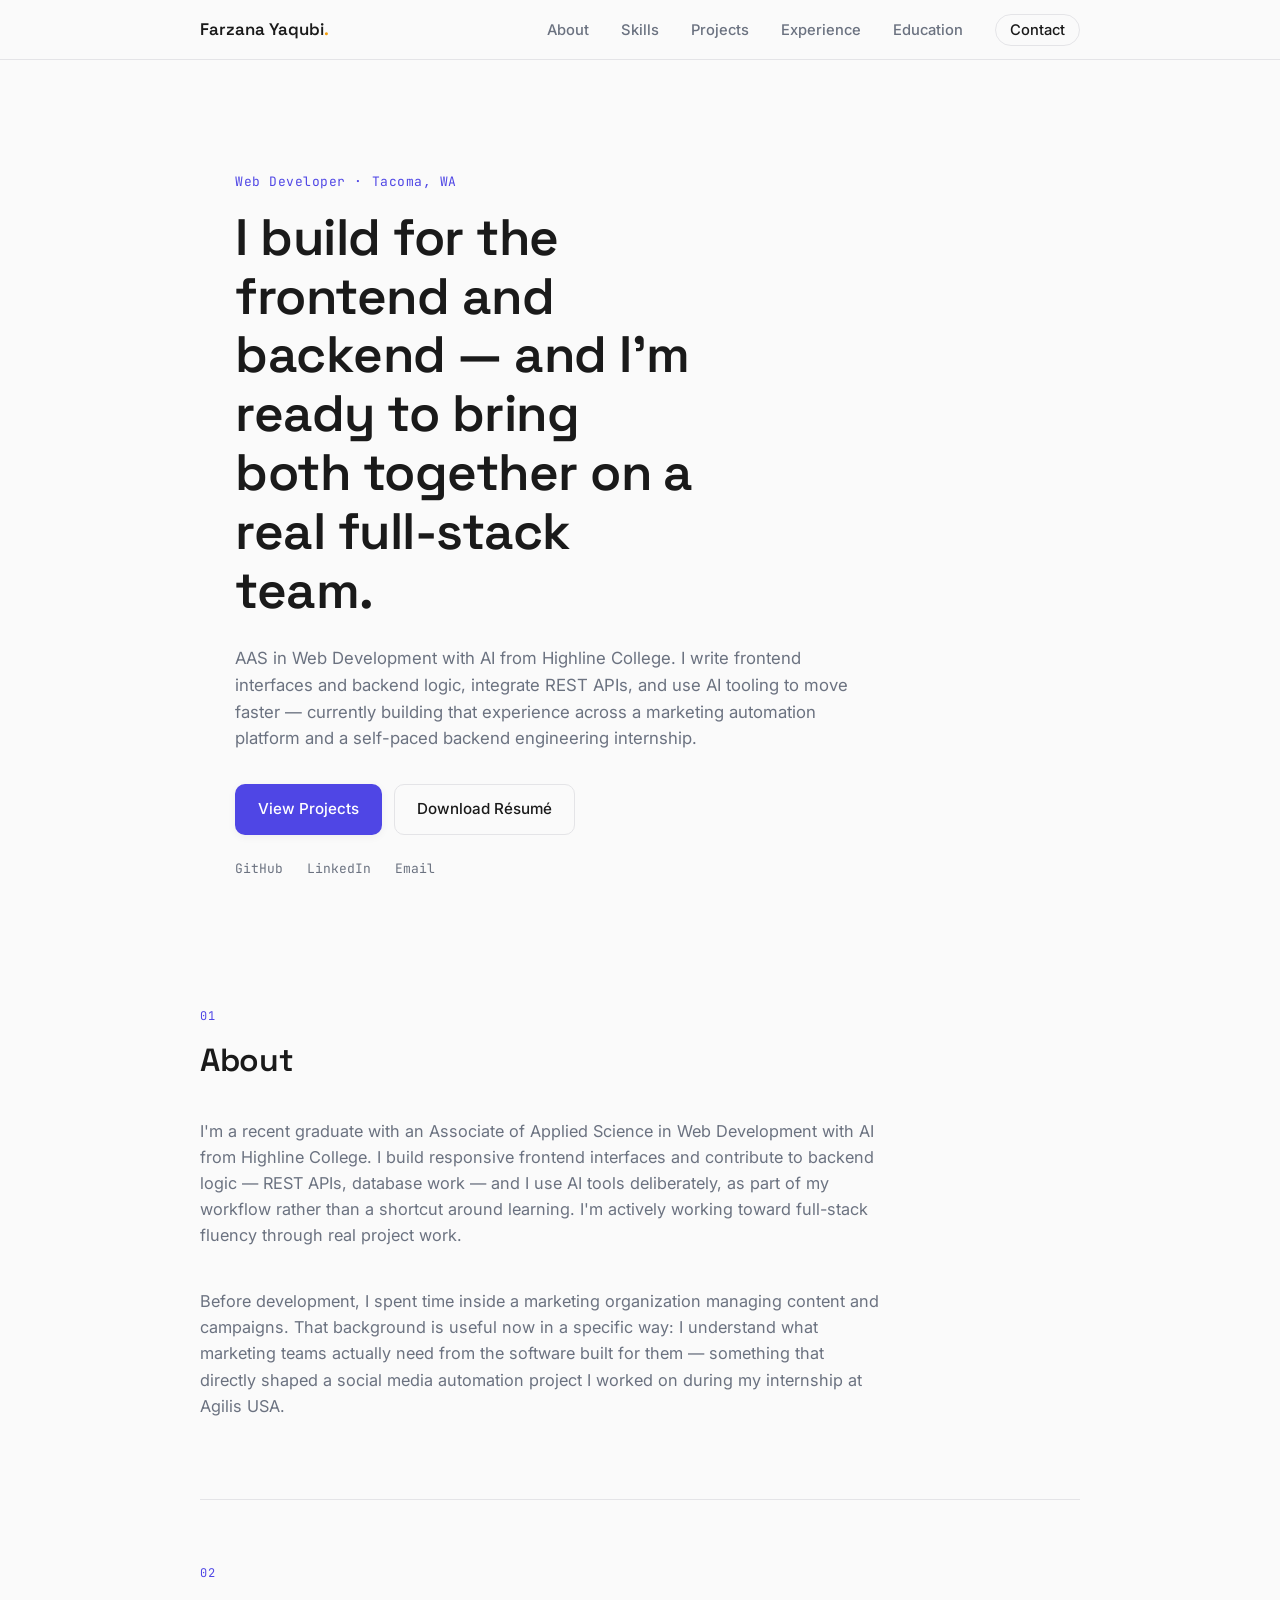
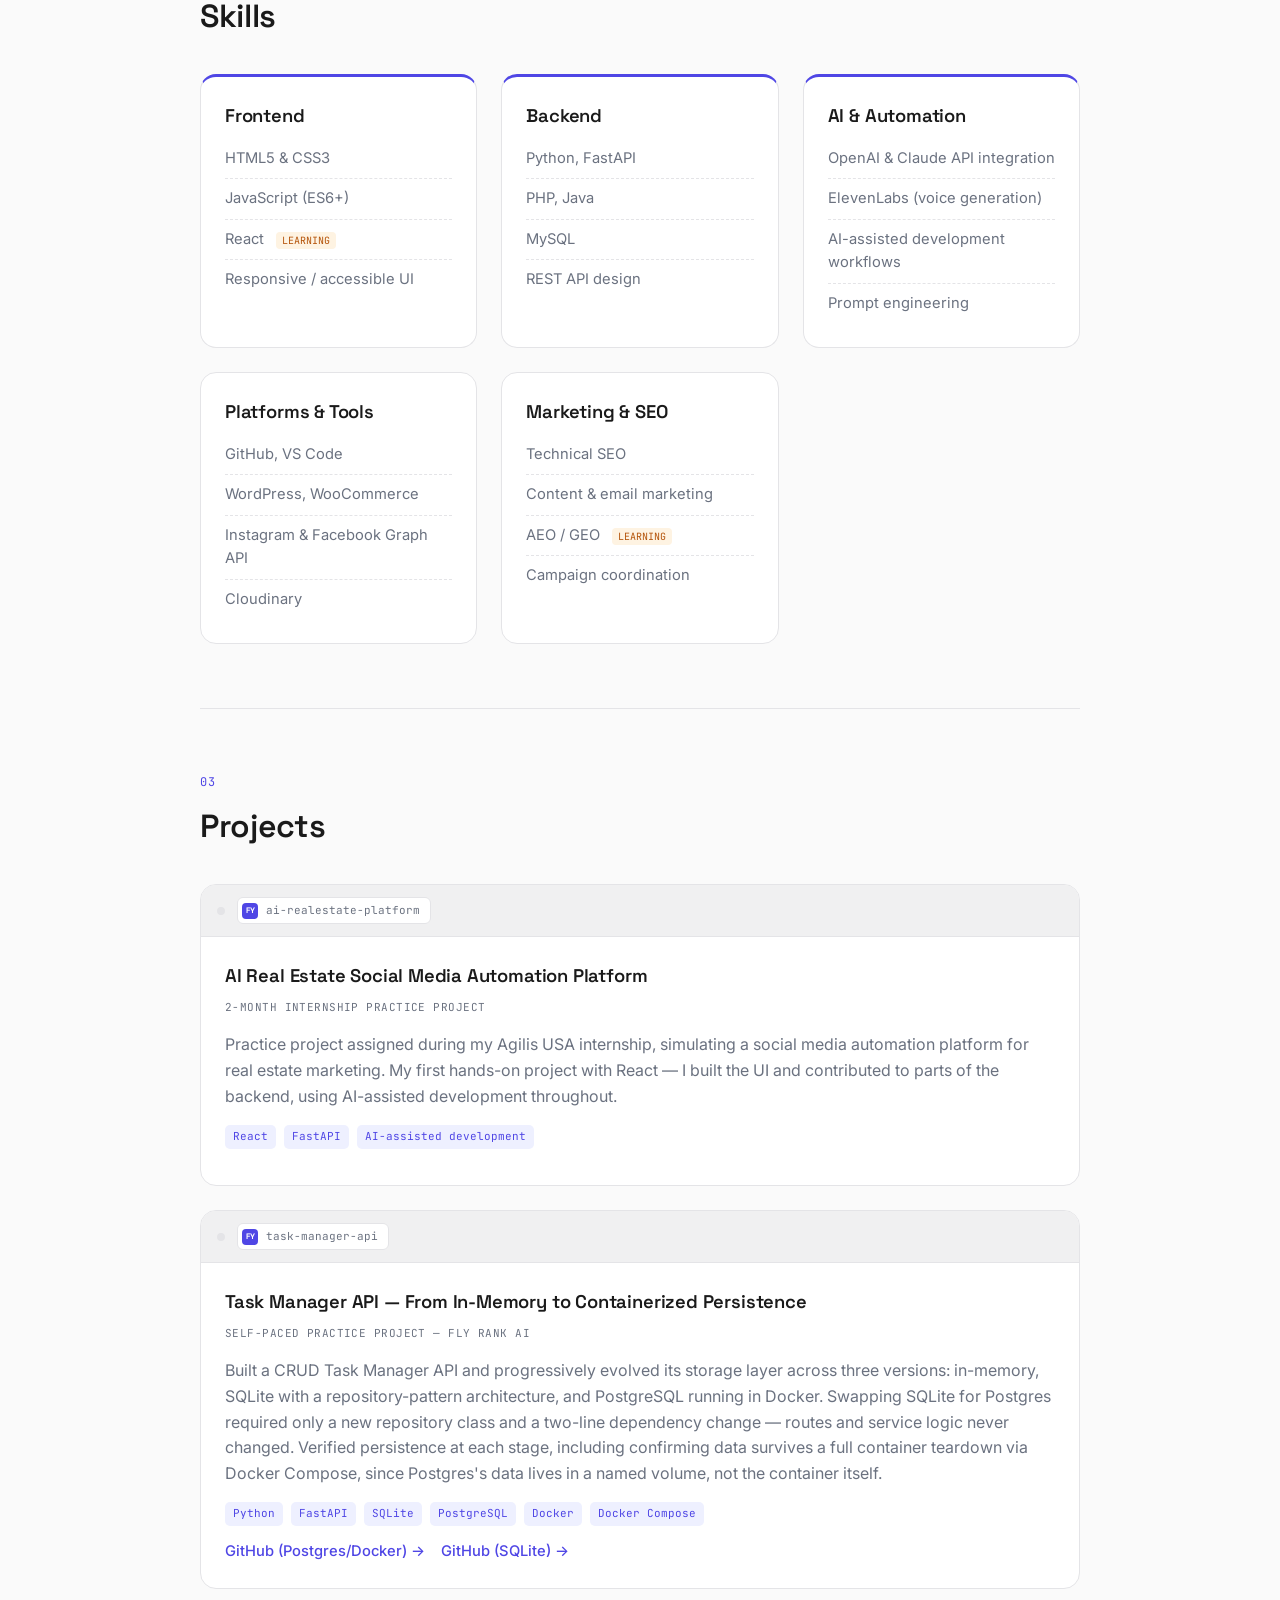
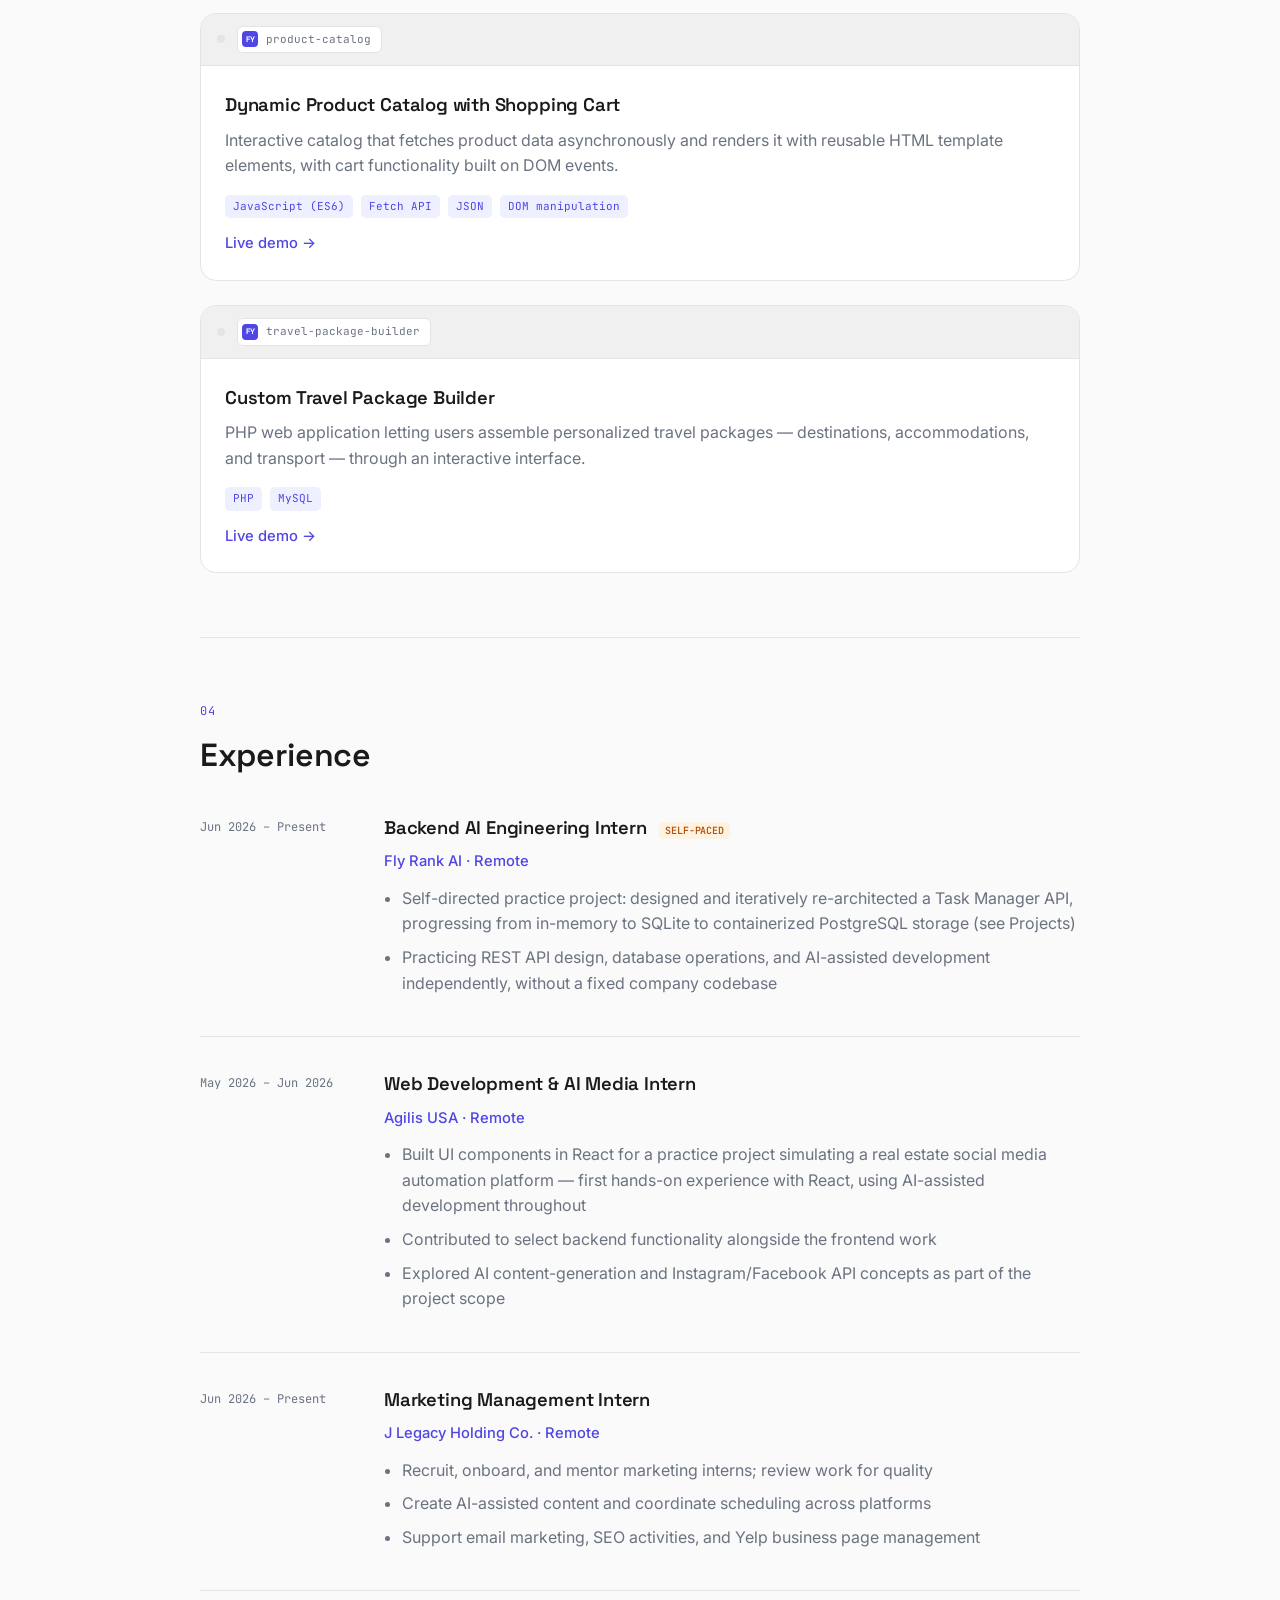
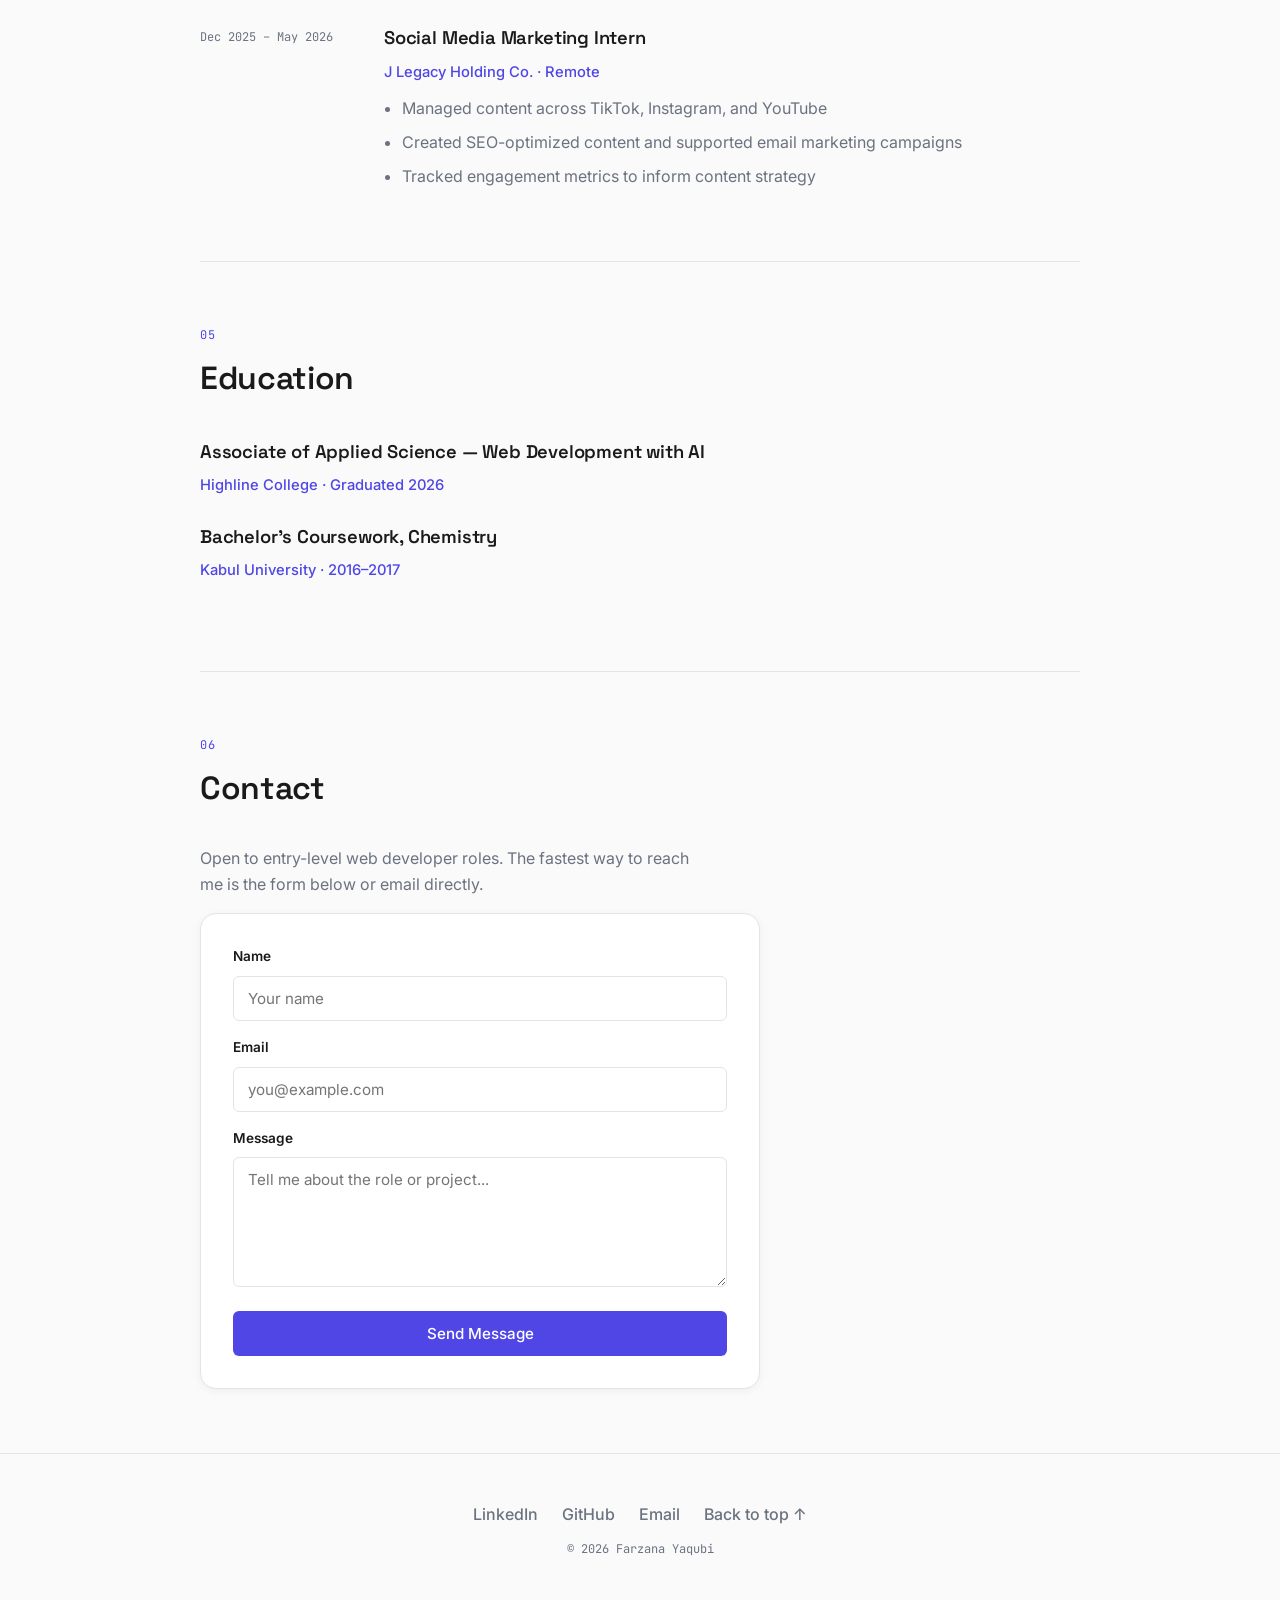
==== index.html @ 974e5096 "Add files via upload" ====
<!DOCTYPE html>
<html lang="en">
<head>
<meta charset="UTF-8" />
<meta name="viewport" content="width=device-width, initial-scale=1.0" />
<meta name="description" content="Farzana Yaqubi — Web Developer building full-stack applications with AI-assisted workflows and API integrations. AAS in Web Development with AI, Highline College." />
<meta name="author" content="Farzana Yaqubi" />
<meta property="og:title" content="Farzana Yaqubi | Web Developer" />
<meta property="og:description" content="Full-stack web developer building AI-integrated applications. Portfolio, projects, and experience." />
<meta property="og:type" content="website" />
<link rel="icon" type="image/svg+xml" href="favicon.svg" />
<title>Farzana Yaqubi | Web Developer</title>
<link rel="preconnect" href="https://fonts.googleapis.com">
<link href="https://fonts.googleapis.com/css2?family=Space+Grotesk:wght@500;600;700&family=Inter:wght@400;500;600&family=JetBrains+Mono:wght@400;500&display=swap" rel="stylesheet">
<link rel="stylesheet" href="style.css" />
</head>

<body>

<a class="skip-link" href="#main">Skip to content</a>

<!-- ================= HEADER ================= -->
<header class="site-header">
  <nav class="navbar" aria-label="Primary navigation">
    <a class="logo" href="#top">Farzana Yaqubi<span class="dot">.</span></a>

    <button class="menu-toggle" id="menuToggle" aria-label="Toggle navigation" aria-expanded="false" aria-controls="primary-nav">
      <span></span><span></span><span></span>
    </button>

    <ul class="nav-links" id="primary-nav">
      <li><a href="#about">About</a></li>
      <li><a href="#skills">Skills</a></li>
      <li><a href="#projects">Projects</a></li>
      <li><a href="#experience">Experience</a></li>
      <li><a href="#education">Education</a></li>
      <li><a href="#contact" class="nav-cta">Contact</a></li>
    </ul>
  </nav>
</header>

<main id="main">

<!-- ================= HERO ================= -->
<section id="top" class="hero">
  <div class="hero-inner">
    <p class="eyebrow">Web Developer · Tacoma, WA</p>
    <h1>I build for the frontend and backend — and I'm ready to bring both together on a real full-stack team.</h1>
    <p class="hero-sub">
      AAS in Web Development with AI from Highline College. I write frontend interfaces
      and backend logic, integrate REST APIs, and use AI tooling to move faster — currently
      building that experience across a marketing automation platform and a self-paced
      backend engineering internship.
    </p>
    <div class="hero-actions">
      <a href="#projects" class="btn btn-primary">View Projects</a>
      <a href="resume.pdf" class="btn btn-secondary" download>Download Résumé</a>
    </div>
    <ul class="hero-links">
      <li><a href="https://github.com/123farzana123" target="_blank" rel="noopener">GitHub</a></li>
      <li><a href="https://www.linkedin.com/in/farzana-yaqubi" target="_blank" rel="noopener">LinkedIn</a></li>
      <li><a href="mailto:ff.yaqubi@gmail.com">Email</a></li>
    </ul>
  </div>
</section>

<!-- ================= ABOUT ================= -->
<section id="about" class="section">
  <p class="section-label">01</p>
  <h2>About</h2>
  <div class="about-grid">
    <p>
      I'm a recent graduate with an Associate of Applied Science in Web Development 
      with AI from Highline College. I build responsive frontend interfaces and contribute 
      to backend logic — REST APIs, database work — and I use AI tools deliberately, 
      as part of my workflow rather than a shortcut around learning. I'm actively 
      working toward full-stack fluency through real project work.
    </p>
    <p>
      Before development, I spent time inside a marketing organization managing content 
      and campaigns. That background is useful now in a specific way: 
      I understand what marketing teams actually need from the software built for them — 
      something that directly shaped a social media automation project I worked on 
      during my internship at Agilis USA.
    </p>
  </div>
</section>

<!-- ================= SKILLS ================= -->
<section id="skills" class="section">
  <p class="section-label">02</p>
  <h2>Skills</h2>

  <div class="skills-grid">
    <article class="skill-card skill-card--primary">
      <h3>Frontend</h3>
      <ul>
        <li>HTML5 &amp; CSS3</li>
        <li>JavaScript (ES6+)</li>
        <li>React <span class="tag">learning</span></li>
        <li>Responsive / accessible UI</li>
      </ul>
    </article>

    <article class="skill-card skill-card--primary">
      <h3>Backend</h3>
      <ul>
        <li>Python, FastAPI</li>
        <li>PHP, Java</li>
        <li>MySQL</li>
        <li>REST API design</li>
      </ul>
    </article>

    <article class="skill-card skill-card--primary">
      <h3>AI &amp; Automation</h3>
      <ul>
        <li>OpenAI &amp; Claude API integration</li>
        <li>ElevenLabs (voice generation)</li>
        <li>AI-assisted development workflows</li>
        <li>Prompt engineering</li>
      </ul>
    </article>

    <article class="skill-card">
      <h3>Platforms &amp; Tools</h3>
      <ul>
        <li>GitHub, VS Code</li>
        <li>WordPress, WooCommerce</li>
        <li>Instagram &amp; Facebook Graph API</li>
        <li>Cloudinary</li>
      </ul>
    </article>

    <article class="skill-card">
      <h3>Marketing &amp; SEO</h3>
      <ul>
        <li>Technical SEO</li>
        <li>Content &amp; email marketing</li>
        <li>AEO / GEO <span class="tag">learning</span></li>
        <li>Campaign coordination</li>
      </ul>
    </article>
  </div>
</section>

<!-- ================= PROJECTS ================= -->
<section id="projects" class="section">
  <p class="section-label">03</p>
  <h2>Projects</h2>

  <div class="project-list">

    <article class="project-card">
      <div class="tab-bar">
        <span class="tab-dot"></span>
        <div class="tab-chip">
          <span class="favicon-mini">FY</span>
          <span>ai-realestate-platform</span>
        </div>
      </div>
      <div class="project-body">
        <h3>AI Real Estate Social Media Automation Platform</h3>
        <p class="project-status">2-month internship practice project</p>
        <p>
          Practice project assigned during my Agilis USA internship, simulating a social
          media automation platform for real estate marketing. My first hands-on project
          with React — I built the UI and contributed to parts of the backend, using
          AI-assisted development throughout.
        </p>
        <ul class="tech-list">
          <li>React</li><li>FastAPI</li><li>AI-assisted development</li>
        </ul>
      </div>
    </article>

    <article class="project-card">
      <div class="tab-bar">
        <span class="tab-dot"></span>
        <div class="tab-chip">
          <span class="favicon-mini">FY</span>
          <span>task-manager-api</span>
        </div>
      </div>
      <div class="project-body">
        <h3>Task Manager API — From In-Memory to Containerized Persistence</h3>
        <p class="project-status">Self-paced practice project — Fly Rank AI</p>
        <p>
          Built a CRUD Task Manager API and progressively evolved its storage layer
          across three versions: in-memory, SQLite with a repository-pattern
          architecture, and PostgreSQL running in Docker. Swapping SQLite for Postgres
          required only a new repository class and a two-line dependency change —
          routes and service logic never changed. Verified persistence at each stage,
          including confirming data survives a full container teardown via Docker
          Compose, since Postgres's data lives in a named volume, not the container
          itself.
        </p>
        <ul class="tech-list">
          <li>Python</li><li>FastAPI</li><li>SQLite</li><li>PostgreSQL</li>
          <li>Docker</li><li>Docker Compose</li>
        </ul>
        <a class="project-link" href="https://github.com/123farzana123/postgres-docker-task-api" target="_blank" rel="noopener">GitHub (Postgres/Docker) →</a>
        <a class="project-link" href="https://github.com/123farzana123/CRUD-to-SQLite-database" target="_blank" rel="noopener" style="margin-left: 12px;">GitHub (SQLite) →</a>
      </div>
    </article>

    <article class="project-card">
      <div class="tab-bar">
        <span class="tab-dot"></span>
        <div class="tab-chip">
          <span class="favicon-mini">FY</span>
          <span>product-catalog</span>
        </div>
      </div>
      <div class="project-body">
        <h3>Dynamic Product Catalog with Shopping Cart</h3>
        <p>
          Interactive catalog that fetches product data asynchronously and renders it with
          reusable HTML template elements, with cart functionality built on DOM events.
        </p>
        <ul class="tech-list">
          <li>JavaScript (ES6)</li><li>Fetch API</li><li>JSON</li><li>DOM manipulation</li>
        </ul>
        <a class="project-link" href="https://chelan.highline.edu/~123farzana123/csci212/week11/" target="_blank" rel="noopener">Live demo →</a>
      </div>
    </article>

    <article class="project-card">
      <div class="tab-bar">
        <span class="tab-dot"></span>
        <div class="tab-chip">
          <span class="favicon-mini">FY</span>
          <span>travel-package-builder</span>
        </div>
      </div>
      <div class="project-body">
        <h3>Custom Travel Package Builder</h3>
        <p>
          PHP web application letting users assemble personalized travel packages —
          destinations, accommodations, and transport — through an interactive interface.
        </p>
        <ul class="tech-list">
          <li>PHP</li><li>MySQL</li>
        </ul>
        <a class="project-link" href="https://chelan.highline.edu/~123farzana123/116/finalProject/index.php" target="_blank" rel="noopener">Live demo →</a>
      </div>
    </article>

  </div>
</section>

<!-- ================= EXPERIENCE ================= -->
<section id="experience" class="section">
  <p class="section-label">04</p>
  <h2>Experience</h2>

  <div class="timeline">

    <article class="timeline-item">
      <div class="timeline-meta">
        <span class="timeline-date">Jun 2026 – Present</span>
      </div>
      <div class="timeline-content">
        <h3>Backend AI Engineering Intern <span class="tag">self-paced</span></h3>
        <p class="timeline-org">Fly Rank AI · Remote</p>
        <ul>
            <li>Self-directed practice project: designed and iteratively re-architected a Task Manager API, progressing from in-memory to SQLite to containerized PostgreSQL storage (see Projects)</li>
            <li>Practicing REST API design, database operations, and AI-assisted development independently, without a fixed company codebase</li>
        </ul>
      </div>
    </article>

    <article class="timeline-item">
      <div class="timeline-meta">
        <span class="timeline-date">May 2026 – Jun 2026</span>
      </div>
      <div class="timeline-content">
        <h3>Web Development &amp; AI Media Intern</h3>
        <p class="timeline-org">Agilis USA · Remote</p>
        <ul>
          <li>Built UI components in React for a practice project simulating a real estate social media automation platform — first hands-on experience with React, using AI-assisted development throughout</li>
          <li>Contributed to select backend functionality alongside the frontend work</li>
          <li>Explored AI content-generation and Instagram/Facebook API concepts as part of the project scope</li>
        </ul>
      </div>
    </article>

    <article class="timeline-item">
      <div class="timeline-meta">
        <span class="timeline-date">Jun 2026 – Present</span>
      </div>
      <div class="timeline-content">
        <h3>Marketing Management Intern</h3>
        <p class="timeline-org">J Legacy Holding Co. · Remote</p>
        <ul>
          <li>Recruit, onboard, and mentor marketing interns; review work for quality</li>
          <li>Create AI-assisted content and coordinate scheduling across platforms</li>
          <li>Support email marketing, SEO activities, and Yelp business page management</li>
        </ul>
      </div>
    </article>

    <article class="timeline-item">
      <div class="timeline-meta">
        <span class="timeline-date">Dec 2025 – May 2026</span>
      </div>
      <div class="timeline-content">
        <h3>Social Media Marketing Intern</h3>
        <p class="timeline-org">J Legacy Holding Co. · Remote</p>
        <ul>
          <li>Managed content across TikTok, Instagram, and YouTube</li>
          <li>Created SEO-optimized content and supported email marketing campaigns</li>
          <li>Tracked engagement metrics to inform content strategy</li>
        </ul>
      </div>
    </article>

  </div>
</section>

<!-- ================= EDUCATION ================= -->
<section id="education" class="section">
  <p class="section-label">05</p>
  <h2>Education</h2>
  <div class="edu-item">
    <h3>Associate of Applied Science — Web Development with AI</h3>
    <p class="timeline-org">Highline College · Graduated 2026</p>
  </div>
  <div class="edu-item">
    <h3>Bachelor's Coursework, Chemistry</h3>
    <p class="timeline-org">Kabul University · 2016–2017</p>
  </div>
</section>

<!-- ================= CONTACT ================= -->
<section id="contact" class="section section-contact">
  <p class="section-label">06</p>
  <h2>Contact</h2>
  <p class="contact-lede">Open to entry-level web developer roles. The fastest way to reach me is the form below or email directly.</p>

  <form class="contact-card" id="contactForm" action="https://formspree.io/f/mkoloyvj" method="POST">
    <label>
      <span>Name</span>
      <input type="text" name="name" required placeholder="Your name">
    </label>
    <label>
      <span>Email</span>
      <input type="email" name="email" required placeholder="you@example.com">
    </label>
    <label>
      <span>Message</span>
      <textarea name="message" required placeholder="Tell me about the role or project..."></textarea>
    </label>
    <button type="submit" id="submitBtn">Send Message</button>
    <div class="success-message" id="successMessage">
      <div class="checkmark">✓</div>
      <p>Message sent — thank you.</p>
    </div>
  </form>
</section>

</main>

<!-- ================= FOOTER ================= -->
<footer class="site-footer">
  <nav aria-label="Social links" class="footer-links">
    <a href="https://www.linkedin.com/in/farzana-yaqubi" target="_blank" rel="noopener noreferrer">LinkedIn</a>
    <a href="https://github.com/123farzana123" target="_blank" rel="noopener noreferrer">GitHub</a>
    <a href="mailto:ff.yaqubi@gmail.com">Email</a>
    <a href="#top">Back to top ↑</a>
  </nav>
  <p>© 2026 Farzana Yaqubi</p>
</footer>

<script src="script.js"></script>
</body>
</html>
---- style.css ----
/* ==================================================
   DESIGN TOKENS — sourced from identity-kit.html
   Extended here with states, focus rings, and spacing
   that a print-style kit doesn't define.
================================================== */

:root {
  --bg: #FAFAFA;
  --surface: #FFFFFF;
  --text: #1A1A1A;
  --muted: #6B7280;
  --line: #E4E4E7;

  --main: #4F46E5;
  --main-tint: #EEF0FF;
  --main-dark: #4338CA;
  --accent: #F59E0B;
  --accent-dark: #B45309;

  --font-head: 'Space Grotesk', sans-serif;
  --font-body: 'Inter', sans-serif;
  --font-mono: 'JetBrains Mono', monospace;

  --space-1: 4px;
  --space-2: 8px;
  --space-3: 12px;
  --space-4: 16px;
  --space-5: 24px;
  --space-6: 32px;
  --space-7: 48px;
  --space-8: 64px;
  --space-9: 96px;

  --radius-sm: 6px;
  --radius-md: 10px;
  --radius-lg: 16px;

  --shadow-sm: 0 2px 8px rgba(26,26,26,0.05);
  --shadow-md: 0 16px 36px rgba(26,26,26,0.08);

  --transition: 0.2s ease;
  --max-width: 880px;
}

* { box-sizing: border-box; }

html { scroll-behavior: smooth; }

body {
  margin: 0;
  background: var(--bg);
  color: var(--text);
  font-family: var(--font-body);
  line-height: 1.6;
  -webkit-font-smoothing: antialiased;
}

img, video { max-width: 100%; display: block; }
input, button, textarea { font-family: inherit; }

.skip-link {
  position: absolute;
  left: -999px;
  top: 0;
  background: var(--main);
  color: #fff;
  padding: var(--space-3) var(--space-4);
  z-index: 2000;
}
.skip-link:focus {
  left: var(--space-4);
  top: var(--space-4);
}

:focus-visible {
  outline: 2px solid var(--main);
  outline-offset: 3px;
}

/* ==================================================
   TYPOGRAPHY
================================================== */

h1, h2, h3 {
  font-family: var(--font-head);
  font-weight: 600;
  margin: 0;
  color: var(--text);
  letter-spacing: -0.01em;
}

h2 {
  font-size: clamp(1.6rem, 3vw, 2rem);
  margin-bottom: var(--space-6);
}

h3 {
  font-size: 1.15rem;
  margin-bottom: var(--space-2);
}

p { margin: 0 0 var(--space-4) 0; }

a {
  color: var(--main);
  text-decoration: none;
  transition: opacity var(--transition);
}
a:hover { opacity: 0.75; }

.section-label {
  font-family: var(--font-mono);
  font-size: 12px;
  color: var(--main);
  letter-spacing: 0.08em;
  text-transform: uppercase;
  margin-bottom: var(--space-2);
}

/* ==================================================
   LAYOUT
================================================== */

main {
  width: min(var(--max-width), 92%);
  margin-inline: auto;
}

.section {
  padding-block: var(--space-8);
  border-bottom: 1px solid var(--line);
}
.section:last-of-type { border-bottom: none; }

/* ==================================================
   HEADER / NAV
================================================== */

.site-header {
  position: sticky;
  top: 0;
  z-index: 1000;
  background: rgba(250,250,250,0.9);
  backdrop-filter: blur(10px);
  border-bottom: 1px solid var(--line);
}

.navbar {
  width: min(var(--max-width), 92%);
  margin-inline: auto;
  display: flex;
  align-items: center;
  justify-content: space-between;
  padding: var(--space-4) 0;
}

.logo {
  font-family: var(--font-head);
  font-weight: 600;
  font-size: 1.05rem;
  color: var(--text);
}
.logo .dot { color: var(--accent); }
.logo:hover { opacity: 1; }

.nav-links {
  display: flex;
  align-items: center;
  gap: var(--space-6);
  list-style: none;
  margin: 0;
  padding: 0;
}

.nav-links a {
  font-size: 0.92rem;
  font-weight: 500;
  color: var(--muted);
}
.nav-links a:hover { color: var(--text); opacity: 1; }

.nav-cta {
  border: 1px solid var(--line);
  border-radius: 999px;
  padding: 6px 14px !important;
  color: var(--text) !important;
}
.nav-cta:hover { border-color: var(--main); color: var(--main) !important; }

.menu-toggle {
  display: none;
  flex-direction: column;
  gap: 4px;
  background: none;
  border: none;
  cursor: pointer;
  padding: var(--space-2);
}
.menu-toggle span {
  width: 22px;
  height: 2px;
  background: var(--text);
}

@media (max-width: 768px) {
  .menu-toggle { display: flex; }
  .nav-links {
    display: none;
    position: absolute;
    top: 62px;
    right: 4%;
    left: 4%;
    flex-direction: column;
    align-items: flex-start;
    gap: var(--space-4);
    background: var(--surface);
    border: 1px solid var(--line);
    border-radius: var(--radius-md);
    padding: var(--space-5);
    box-shadow: var(--shadow-md);
  }
  .nav-links.active { display: flex; }
}

/* ==================================================
   HERO
================================================== */

.hero {
  padding: clamp(4rem, 10vw, 7rem) 0 var(--space-8);
}

.hero-inner {
  width: min(var(--max-width), 92%);
  margin-inline: auto;
}

.eyebrow {
  font-family: var(--font-mono);
  font-size: 13px;
  color: var(--main);
  letter-spacing: 0.04em;
}

.hero h1 {
  font-size: clamp(2rem, 5vw, 3.2rem);
  line-height: 1.15;
  max-width: 14ch;
  margin: var(--space-4) 0 var(--space-5);
}

.hero-sub {
  max-width: 56ch;
  font-size: 1.05rem;
  color: var(--muted);
}

.hero-actions {
  display: flex;
  gap: var(--space-3);
  flex-wrap: wrap;
  margin: var(--space-6) 0 var(--space-5);
}

.btn {
  display: inline-flex;
  align-items: center;
  justify-content: center;
  padding: 12px 22px;
  border-radius: var(--radius-md);
  font-weight: 500;
  font-size: 0.95rem;
  cursor: pointer;
  border: 1px solid transparent;
  transition: transform var(--transition), box-shadow var(--transition), background var(--transition);
}
.btn:hover { transform: translateY(-2px); }

.btn-primary {
  background: var(--main);
  color: #fff;
  box-shadow: var(--shadow-sm);
}
.btn-primary:hover { background: var(--main-dark); box-shadow: var(--shadow-md); opacity: 1; }

.btn-secondary {
  background: transparent;
  border-color: var(--line);
  color: var(--text);
}
.btn-secondary:hover { background: var(--surface); border-color: var(--main); opacity: 1; }

.hero-links {
  display: flex;
  gap: var(--space-5);
  list-style: none;
  padding: 0;
  margin: 0;
  font-family: var(--font-mono);
  font-size: 13px;
}
.hero-links a { color: var(--muted); }
.hero-links a:hover { color: var(--main); }

/* ==================================================
   ABOUT
================================================== */

.about-grid {
  display: grid;
  gap: var(--space-5);
  max-width: 68ch;
}
.about-grid p { color: var(--muted); font-size: 1.02rem; }

/* ==================================================
   SKILLS
================================================== */

.skills-grid {
  display: grid;
  grid-template-columns: repeat(auto-fit, minmax(220px, 1fr));
  gap: var(--space-5);
}

.skill-card {
  background: var(--surface);
  border: 1px solid var(--line);
  border-radius: var(--radius-lg);
  padding: var(--space-5);
  transition: transform var(--transition), box-shadow var(--transition);
}
.skill-card:hover {
  transform: translateY(-4px);
  box-shadow: var(--shadow-md);
}
.skill-card--primary { border-top: 3px solid var(--main); }

.skill-card ul {
  list-style: none;
  padding: 0;
  margin: 0;
}
.skill-card li {
  font-size: 0.92rem;
  color: var(--muted);
  padding: var(--space-2) 0;
  border-bottom: 1px dashed var(--line);
}
.skill-card li:last-child { border-bottom: none; }

.tag {
  font-family: var(--font-mono);
  font-size: 10px;
  color: var(--accent-dark);
  background: #FEF3E2;
  padding: 2px 6px;
  border-radius: 4px;
  margin-left: var(--space-2);
  text-transform: uppercase;
}

/* ==================================================
   PROJECTS — browser-tab signature, echoes identity kit
================================================== */

.project-list {
  display: grid;
  gap: var(--space-5);
}

.project-card {
  background: var(--surface);
  border: 1px solid var(--line);
  border-radius: var(--radius-lg);
  overflow: hidden;
  transition: transform var(--transition), box-shadow var(--transition);
}
.project-card:hover {
  transform: translateY(-4px);
  box-shadow: var(--shadow-md);
}

.tab-bar {
  display: flex;
  align-items: center;
  gap: var(--space-3);
  background: #F0F0F1;
  border-bottom: 1px solid var(--line);
  padding: var(--space-3) var(--space-4);
}

.tab-dot {
  width: 8px;
  height: 8px;
  border-radius: 50%;
  background: var(--line);
  flex-shrink: 0;
}

.tab-chip {
  display: inline-flex;
  align-items: center;
  gap: var(--space-2);
  background: var(--surface);
  border: 1px solid var(--line);
  border-radius: 6px;
  padding: 4px 10px 4px 4px;
  font-family: var(--font-mono);
  font-size: 11px;
  color: var(--muted);
}

.favicon-mini {
  width: 16px;
  height: 16px;
  border-radius: 4px;
  background: var(--main);
  color: #fff;
  font-family: var(--font-head);
  font-weight: 700;
  font-size: 8px;
  display: flex;
  align-items: center;
  justify-content: center;
}

.project-body { padding: var(--space-5); }
.project-body p { color: var(--muted); }

.project-status {
  font-family: var(--font-mono);
  font-size: 11px;
  color: var(--accent-dark);
  text-transform: uppercase;
  letter-spacing: 0.04em;
}

.tech-list {
  list-style: none;
  display: flex;
  flex-wrap: wrap;
  gap: var(--space-2);
  padding: 0;
  margin: var(--space-3) 0;
}
.tech-list li {
  font-family: var(--font-mono);
  font-size: 11px;
  color: var(--main);
  background: var(--main-tint);
  border-radius: 5px;
  padding: 3px 8px;
}

.project-note { font-size: 0.85rem; font-style: italic; }
.project-link { font-weight: 500; font-size: 0.92rem; }

/* ==================================================
   EXPERIENCE — timeline
================================================== */

.timeline {
  display: grid;
  gap: var(--space-6);
}

.timeline-item {
  display: grid;
  grid-template-columns: 160px 1fr;
  gap: var(--space-5);
  padding-bottom: var(--space-6);
  border-bottom: 1px solid var(--line);
}
.timeline-item:last-child { border-bottom: none; padding-bottom: 0; }

.timeline-date {
  font-family: var(--font-mono);
  font-size: 12px;
  color: var(--muted);
}

.timeline-org {
  font-size: 0.92rem;
  color: var(--main);
  font-weight: 500;
  margin-bottom: var(--space-3);
}

.timeline-content ul {
  margin: 0;
  padding-left: 18px;
  color: var(--muted);
}
.timeline-content li { margin-bottom: var(--space-2); }

@media (max-width: 640px) {
  .timeline-item { grid-template-columns: 1fr; gap: var(--space-2); }
}

/* ==================================================
   EDUCATION
================================================== */

.edu-item { margin-bottom: var(--space-5); }
.edu-item .timeline-org { margin-bottom: 0; }

/* ==================================================
   CONTACT
================================================== */

.section-contact { border-bottom: none; }

.contact-lede {
  color: var(--muted);
  max-width: 50ch;
}

.contact-card {
  position: relative;
  display: grid;
  gap: var(--space-4);
  padding: var(--space-6);
  border-radius: var(--radius-lg);
  background: var(--surface);
  border: 1px solid var(--line);
  box-shadow: var(--shadow-sm);
  max-width: 560px;
}

.contact-card label span {
  display: block;
  font-size: 0.85rem;
  font-weight: 600;
  color: var(--text);
  margin-bottom: var(--space-2);
}

.contact-card input,
.contact-card textarea {
  width: 100%;
  padding: 12px 14px;
  border: 1px solid var(--line);
  border-radius: var(--radius-sm);
  font-size: 0.95rem;
  outline: none;
  transition: border-color var(--transition), box-shadow var(--transition);
}
.contact-card input:focus,
.contact-card textarea:focus {
  border-color: var(--main);
  box-shadow: 0 0 0 3px var(--main-tint);
}
.contact-card textarea { min-height: 130px; resize: vertical; }

.contact-card button {
  padding: 13px;
  border: none;
  border-radius: var(--radius-sm);
  background: var(--main);
  color: #fff;
  font-size: 0.95rem;
  font-weight: 500;
  cursor: pointer;
  transition: background var(--transition), transform var(--transition);
}
.contact-card button:hover { background: var(--main-dark); transform: translateY(-2px); }
.contact-card button:disabled { opacity: 0.6; cursor: not-allowed; transform: none; }

.success-message {
  position: absolute;
  inset: 0;
  display: none;
  place-content: center;
  text-align: center;
  background: rgba(255,255,255,0.97);
  border-radius: var(--radius-lg);
}
.success-message .checkmark {
  font-size: 2.4rem;
  color: #16A34A;
  margin-bottom: var(--space-2);
}

/* ==================================================
   FOOTER
================================================== */

.site-footer {
  padding: var(--space-7) 0;
  text-align: center;
  border-top: 1px solid var(--line);
}

.footer-links {
  display: flex;
  justify-content: center;
  gap: var(--space-5);
  flex-wrap: wrap;
  margin-bottom: var(--space-3);
}
.footer-links a { color: var(--muted); font-weight: 500; }
.footer-links a:hover { color: var(--main); }

.site-footer p {
  font-family: var(--font-mono);
  font-size: 12px;
  color: var(--muted);
  margin: 0;
}

/* ==================================================
   REDUCED MOTION
================================================== */

@media (prefers-reduced-motion: reduce) {
  * { transition: none !important; scroll-behavior: auto !important; }
}
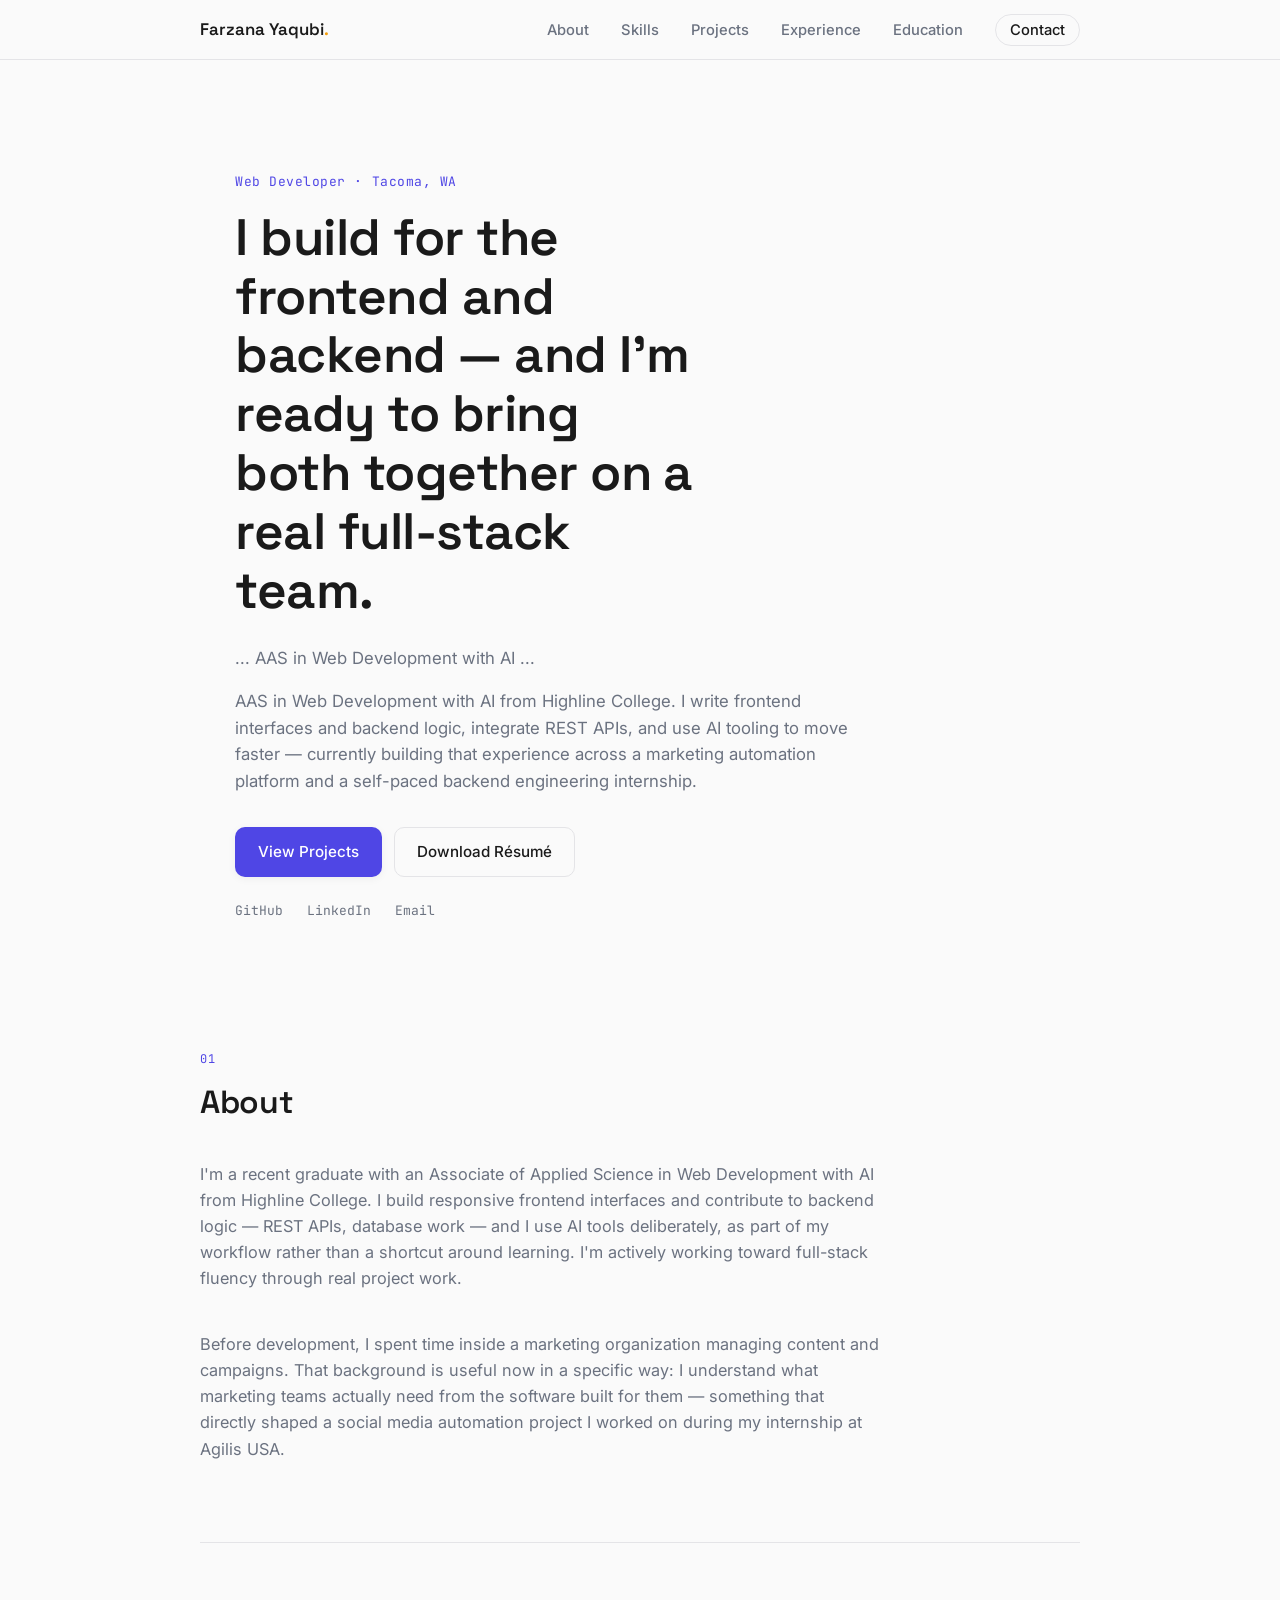
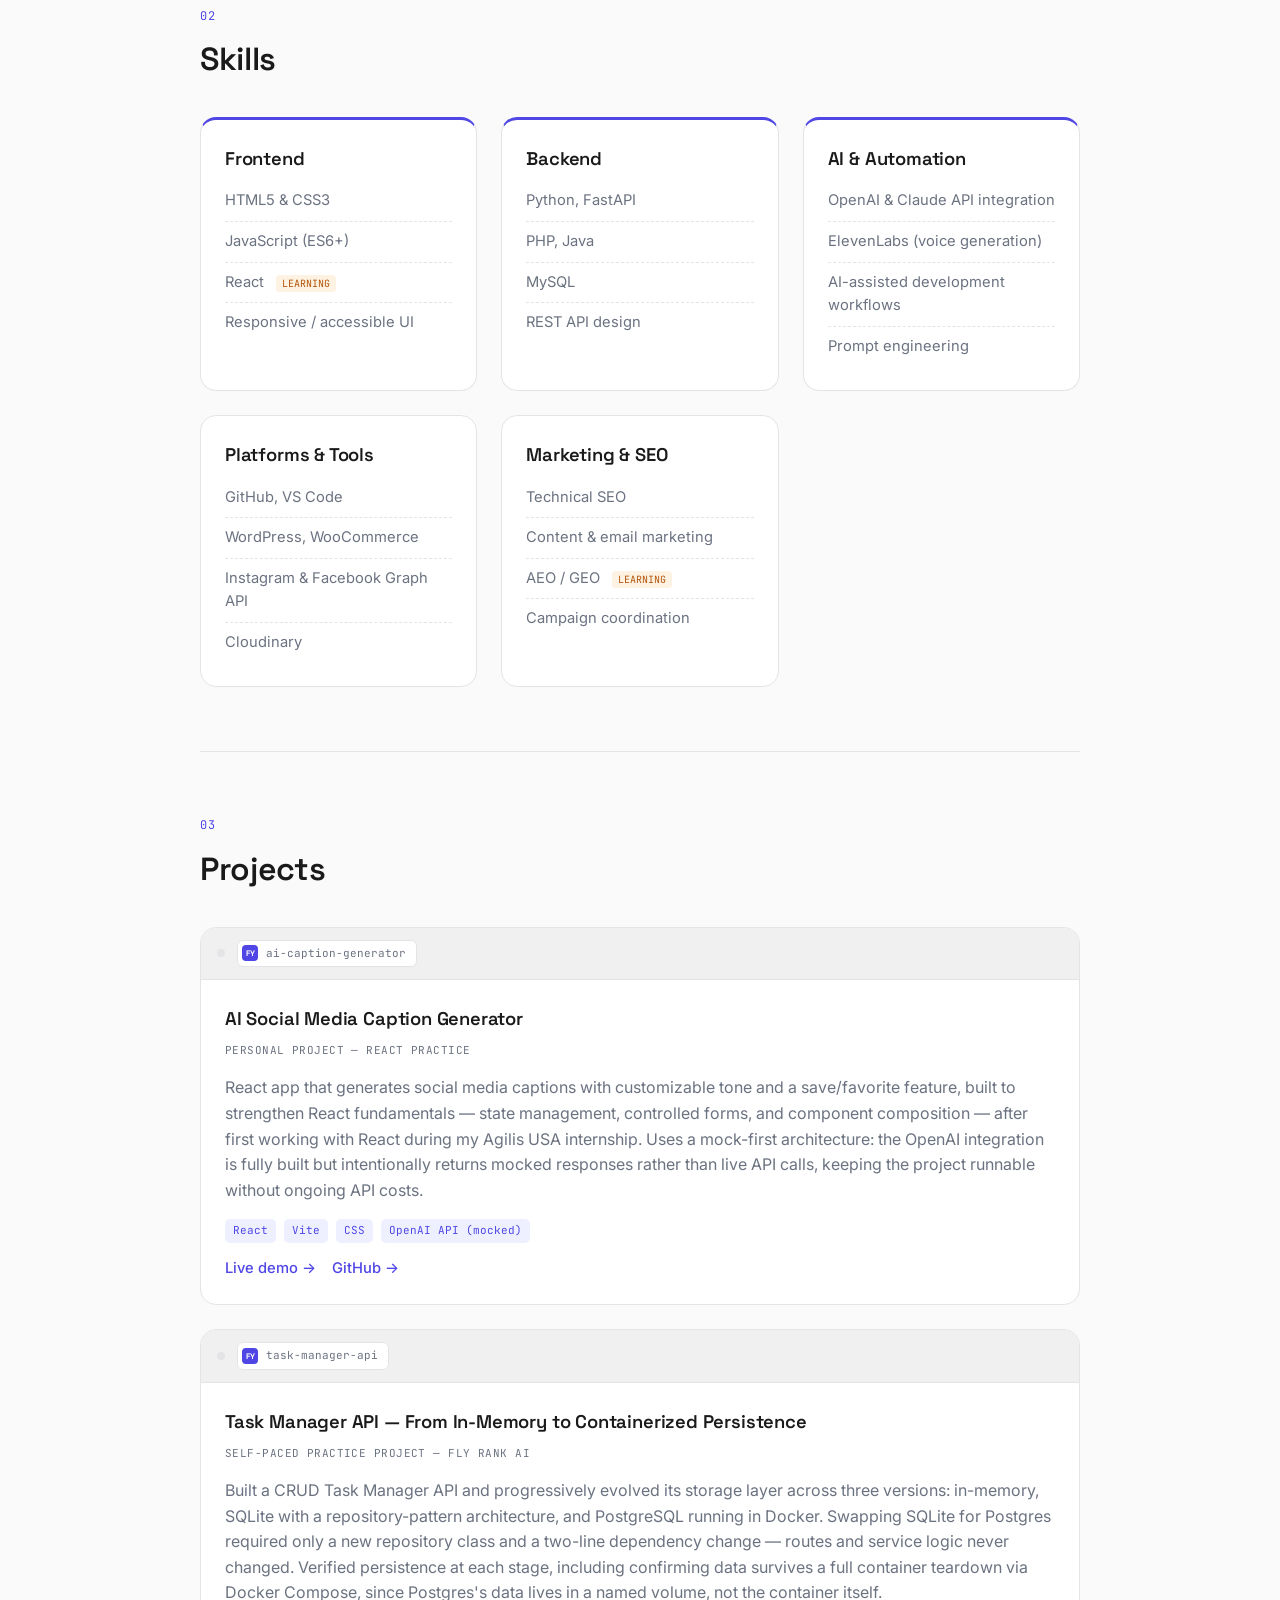
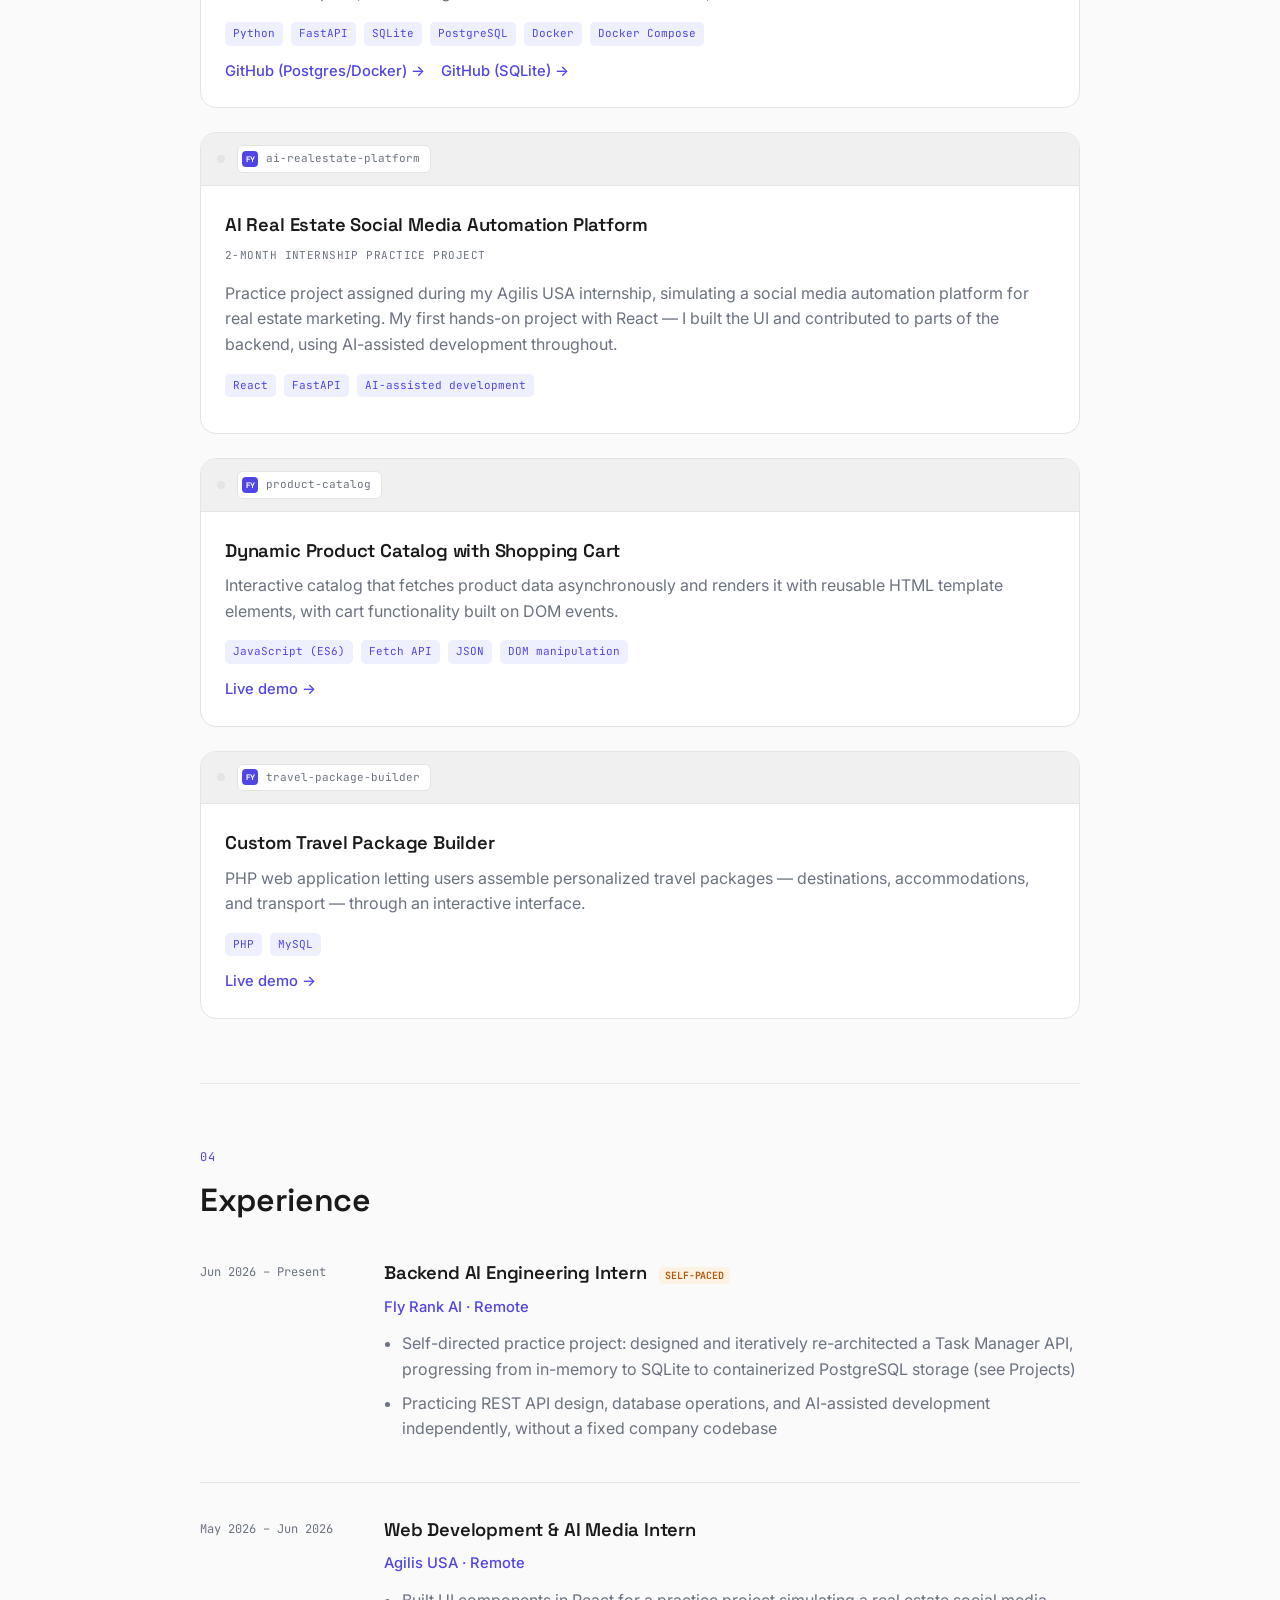
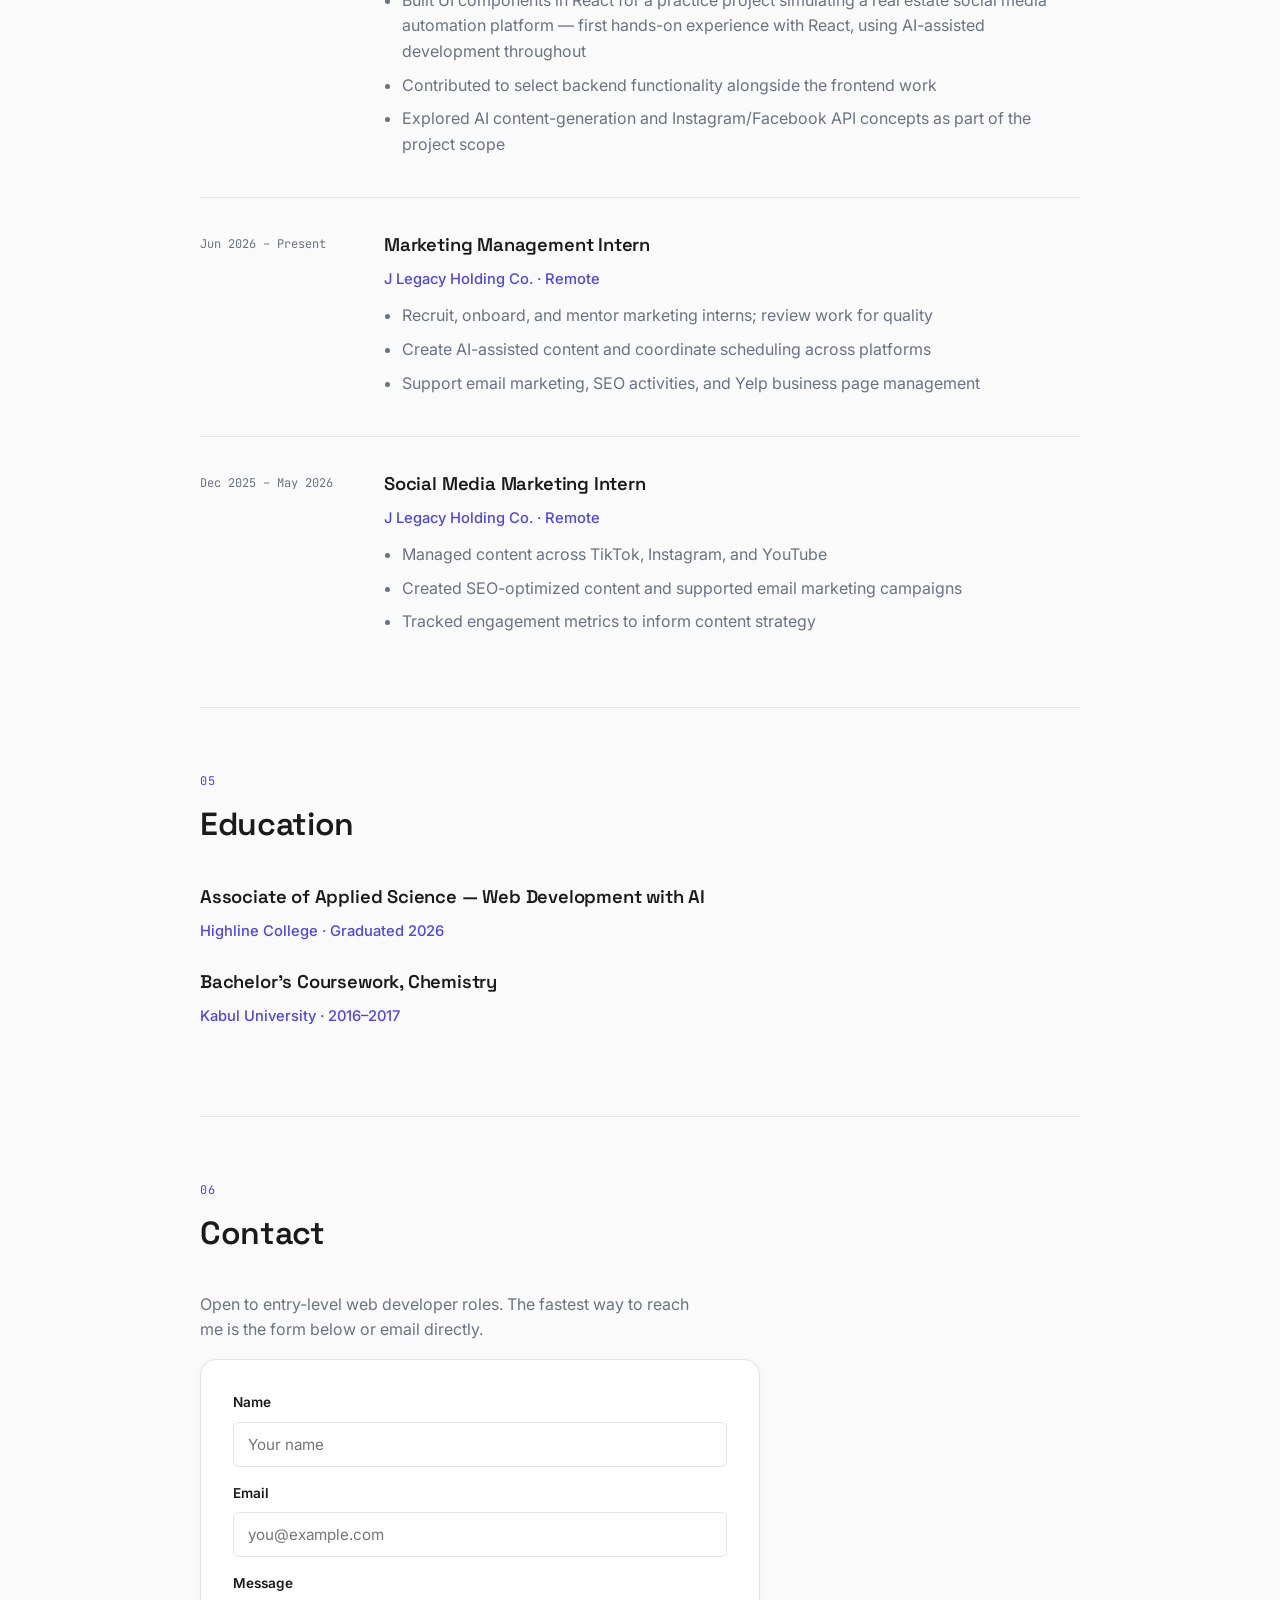
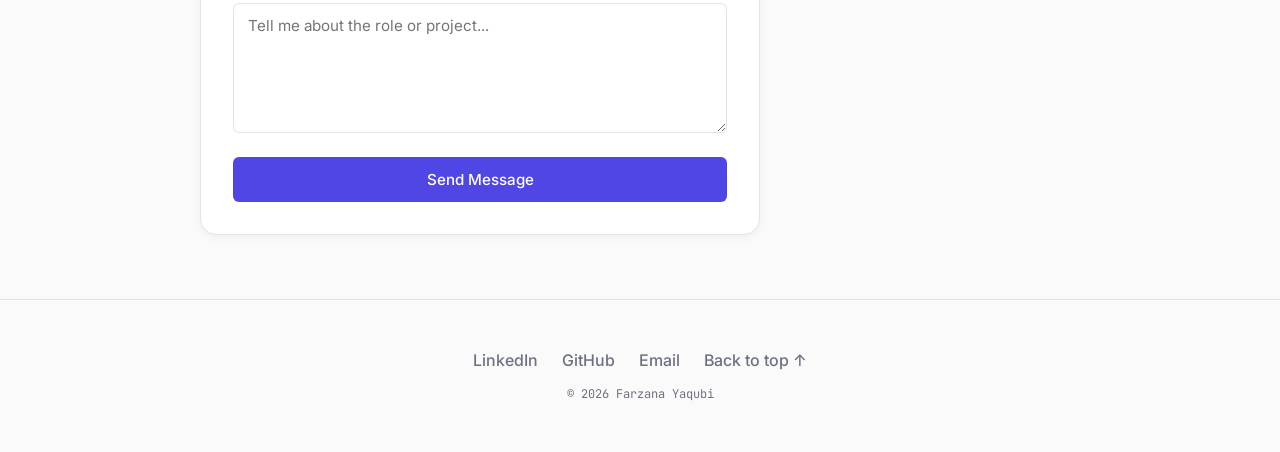
==== commit cc570c2c: "Add files via upload" ====
--- a/index.html
+++ b/index.html
@@ -45,7 +45,10 @@
 <section id="top" class="hero">
   <div class="hero-inner">
     <p class="eyebrow">Web Developer · Tacoma, WA</p>
-    <h1>I build for the frontend and backend — and I'm ready to bring both together on a real full-stack team.</h1>
+    <h1>I build for the frontend and backend — and I'm ready to bring both 
+      together on a real full-stack team.
+    </h1>
+    <p class="hero-sub"> ... AAS in Web Development with AI ... </p>
     <p class="hero-sub">
       AAS in Web Development with AI from Highline College. I write frontend interfaces
       and backend logic, integrate REST APIs, and use AI tooling to move faster — currently
@@ -156,21 +159,26 @@
         <span class="tab-dot"></span>
         <div class="tab-chip">
           <span class="favicon-mini">FY</span>
-          <span>ai-realestate-platform</span>
+          <span>ai-caption-generator</span>
         </div>
       </div>
       <div class="project-body">
-        <h3>AI Real Estate Social Media Automation Platform</h3>
-        <p class="project-status">2-month internship practice project</p>
+        <h3>AI Social Media Caption Generator</h3>
+        <p class="project-status">Personal project — React practice</p>
         <p>
-          Practice project assigned during my Agilis USA internship, simulating a social
-          media automation platform for real estate marketing. My first hands-on project
-          with React — I built the UI and contributed to parts of the backend, using
-          AI-assisted development throughout.
+          React app that generates social media captions with customizable tone and a
+          save/favorite feature, built to strengthen React fundamentals — state
+          management, controlled forms, and component composition — after first working
+          with React during my Agilis USA internship. Uses a mock-first architecture:
+          the OpenAI integration is fully built but intentionally returns mocked
+          responses rather than live API calls, keeping the project runnable without
+          ongoing API costs.
         </p>
         <ul class="tech-list">
-          <li>React</li><li>FastAPI</li><li>AI-assisted development</li>
-        </ul>
+          <li>React</li><li>Vite</li><li>CSS</li><li>OpenAI API (mocked)</li>
+        </ul>
+        <a class="project-link" href="https://ai-caption-generator-delta.vercel.app/" target="_blank" rel="noopener">Live demo →</a>
+        <a class="project-link" href="https://github.com/123farzana123/ai-caption-generator" target="_blank" rel="noopener" style="margin-left: 12px;">GitHub →</a>
       </div>
     </article>
 
@@ -201,6 +209,29 @@
         </ul>
         <a class="project-link" href="https://github.com/123farzana123/postgres-docker-task-api" target="_blank" rel="noopener">GitHub (Postgres/Docker) →</a>
         <a class="project-link" href="https://github.com/123farzana123/CRUD-to-SQLite-database" target="_blank" rel="noopener" style="margin-left: 12px;">GitHub (SQLite) →</a>
+      </div>
+    </article>
+
+    <article class="project-card">
+      <div class="tab-bar">
+        <span class="tab-dot"></span>
+        <div class="tab-chip">
+          <span class="favicon-mini">FY</span>
+          <span>ai-realestate-platform</span>
+        </div>
+      </div>
+      <div class="project-body">
+        <h3>AI Real Estate Social Media Automation Platform</h3>
+        <p class="project-status">2-month internship practice project</p>
+        <p>
+          Practice project assigned during my Agilis USA internship, simulating a social
+          media automation platform for real estate marketing. My first hands-on project
+          with React — I built the UI and contributed to parts of the backend, using
+          AI-assisted development throughout.
+        </p>
+        <ul class="tech-list">
+          <li>React</li><li>FastAPI</li><li>AI-assisted development</li>
+        </ul>
       </div>
     </article>
 
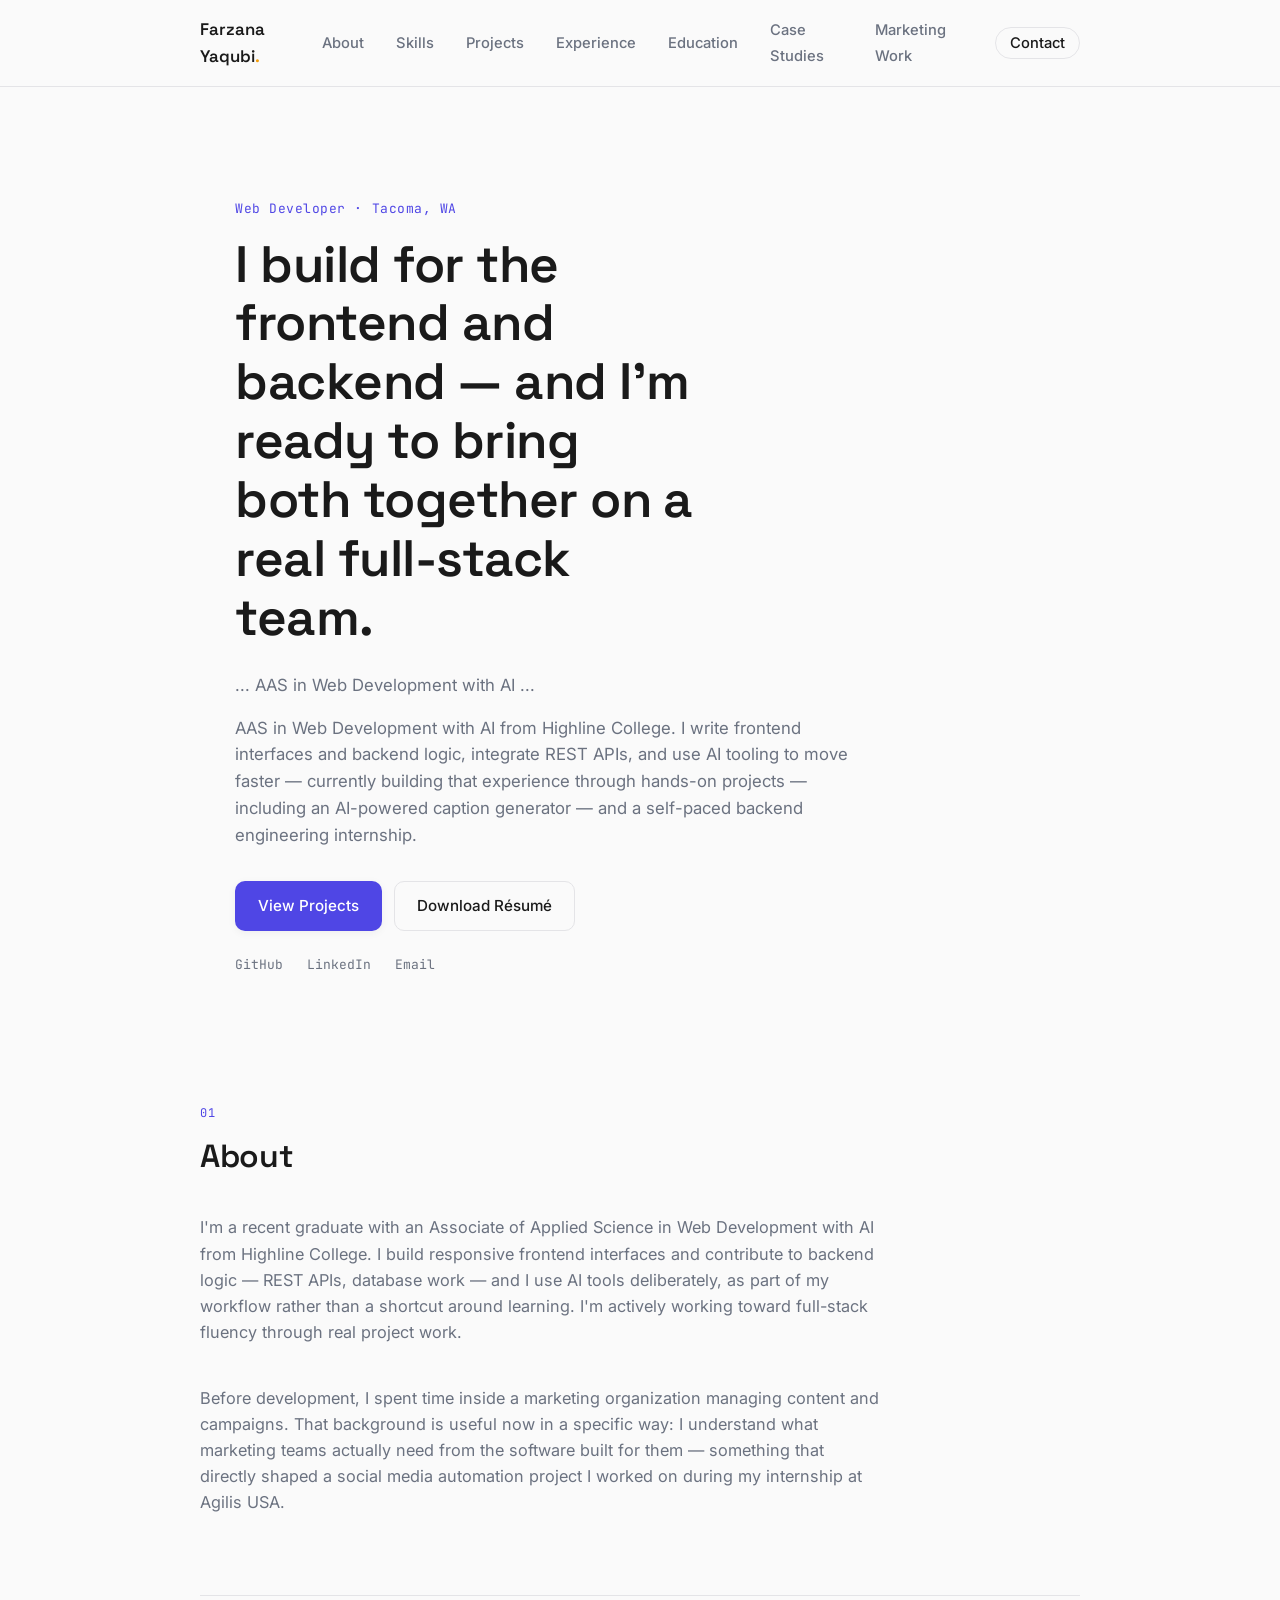
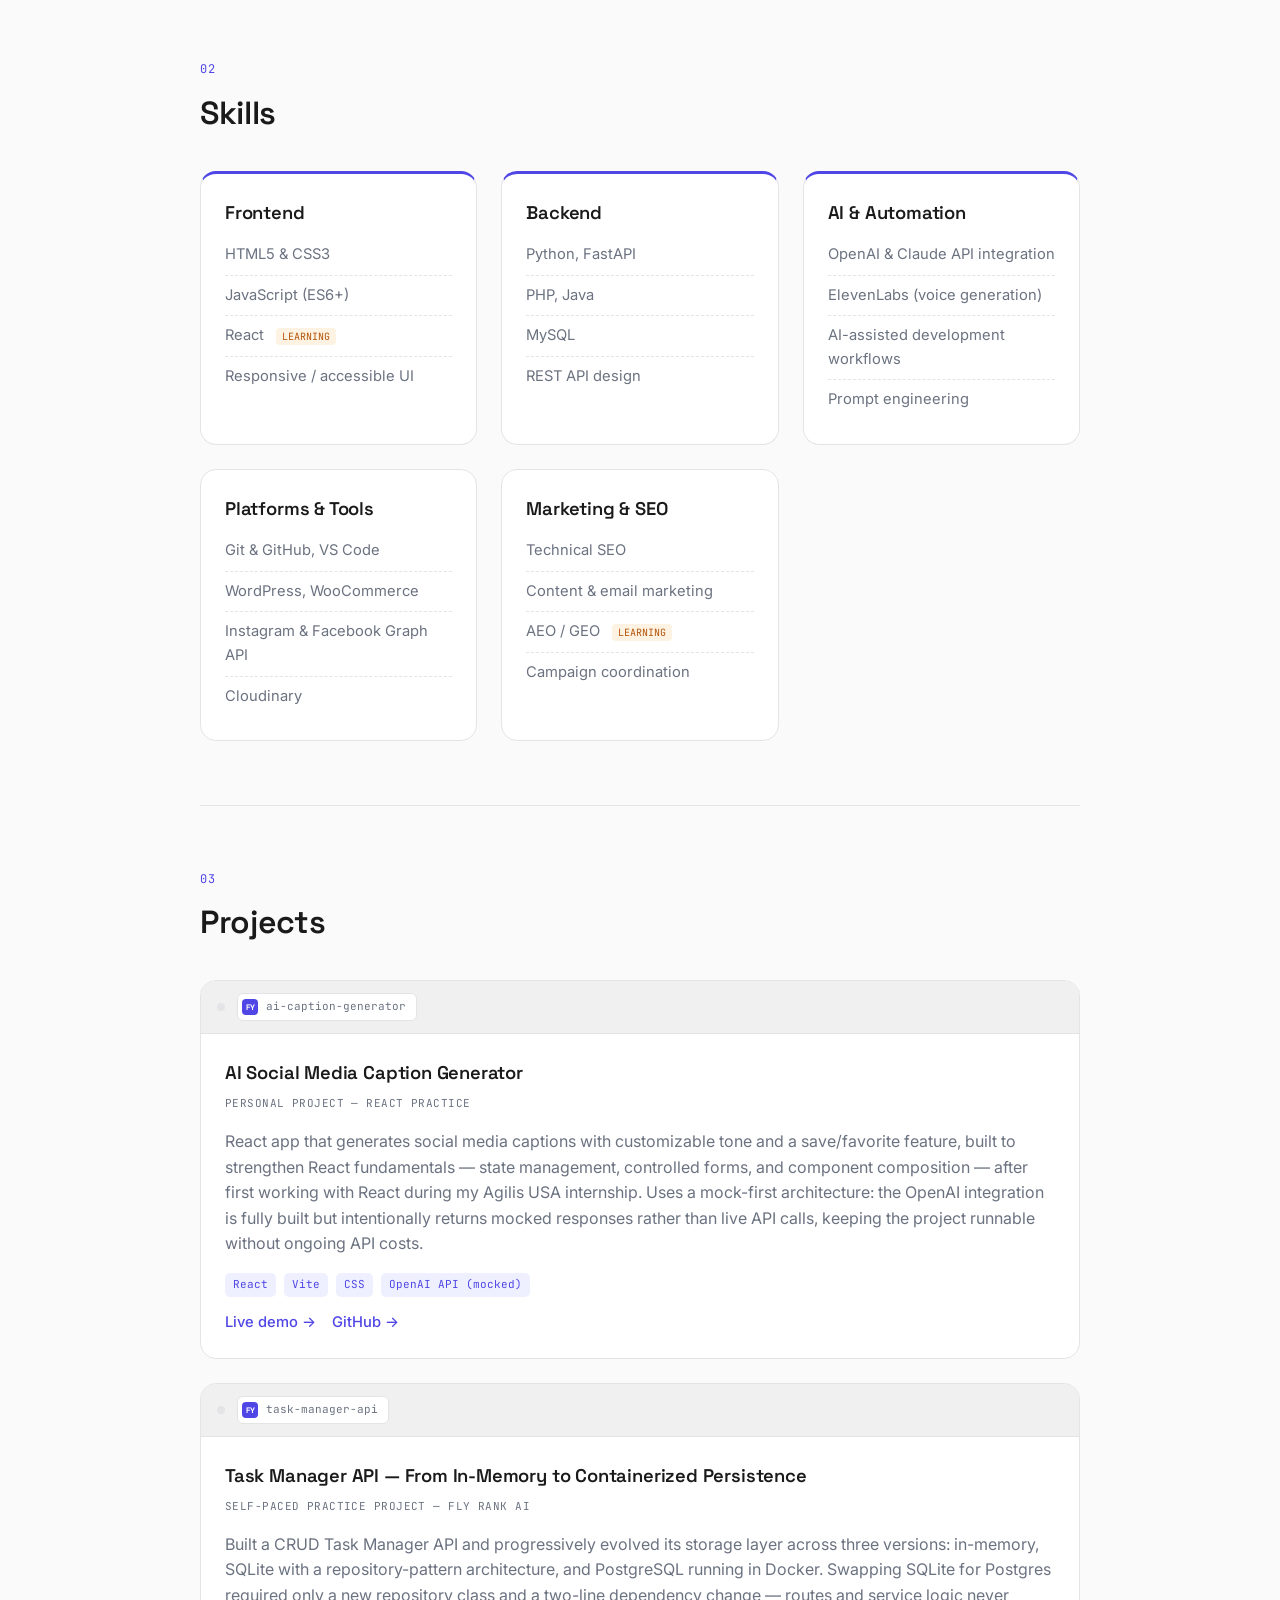
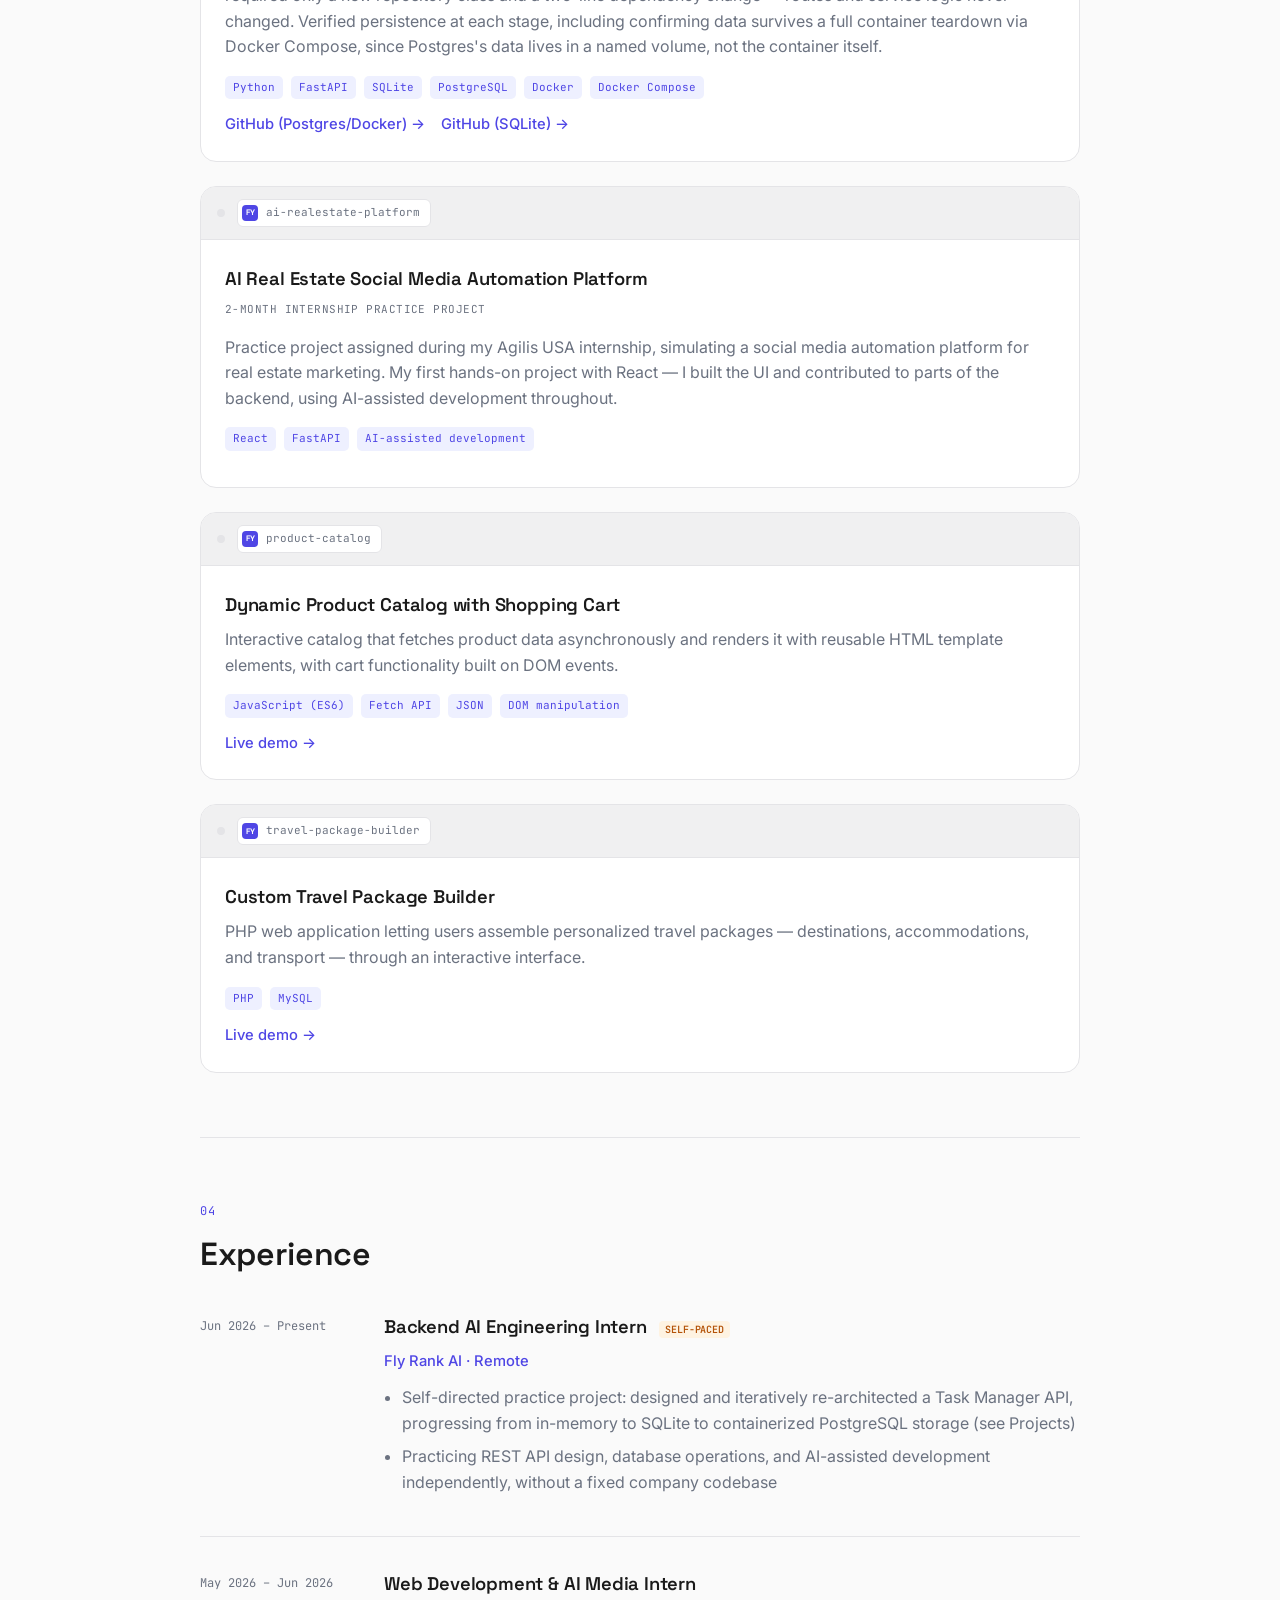
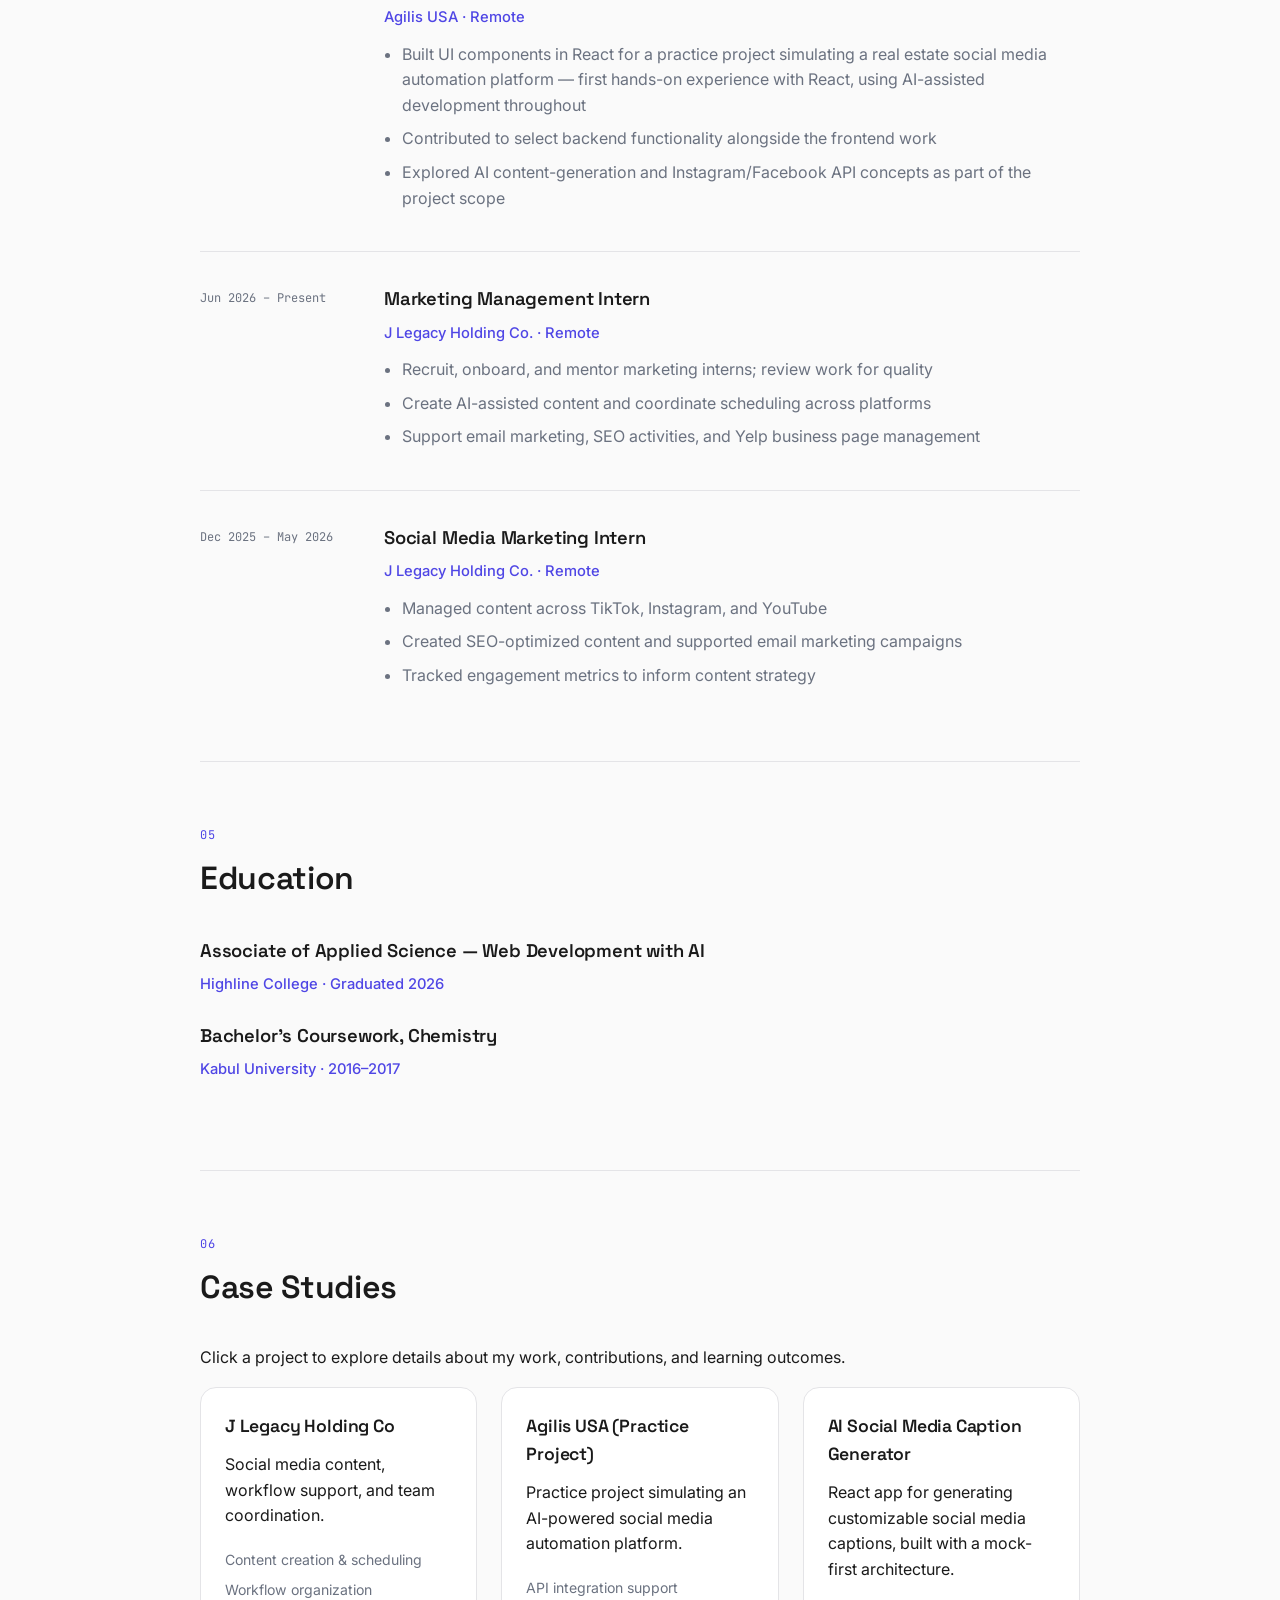
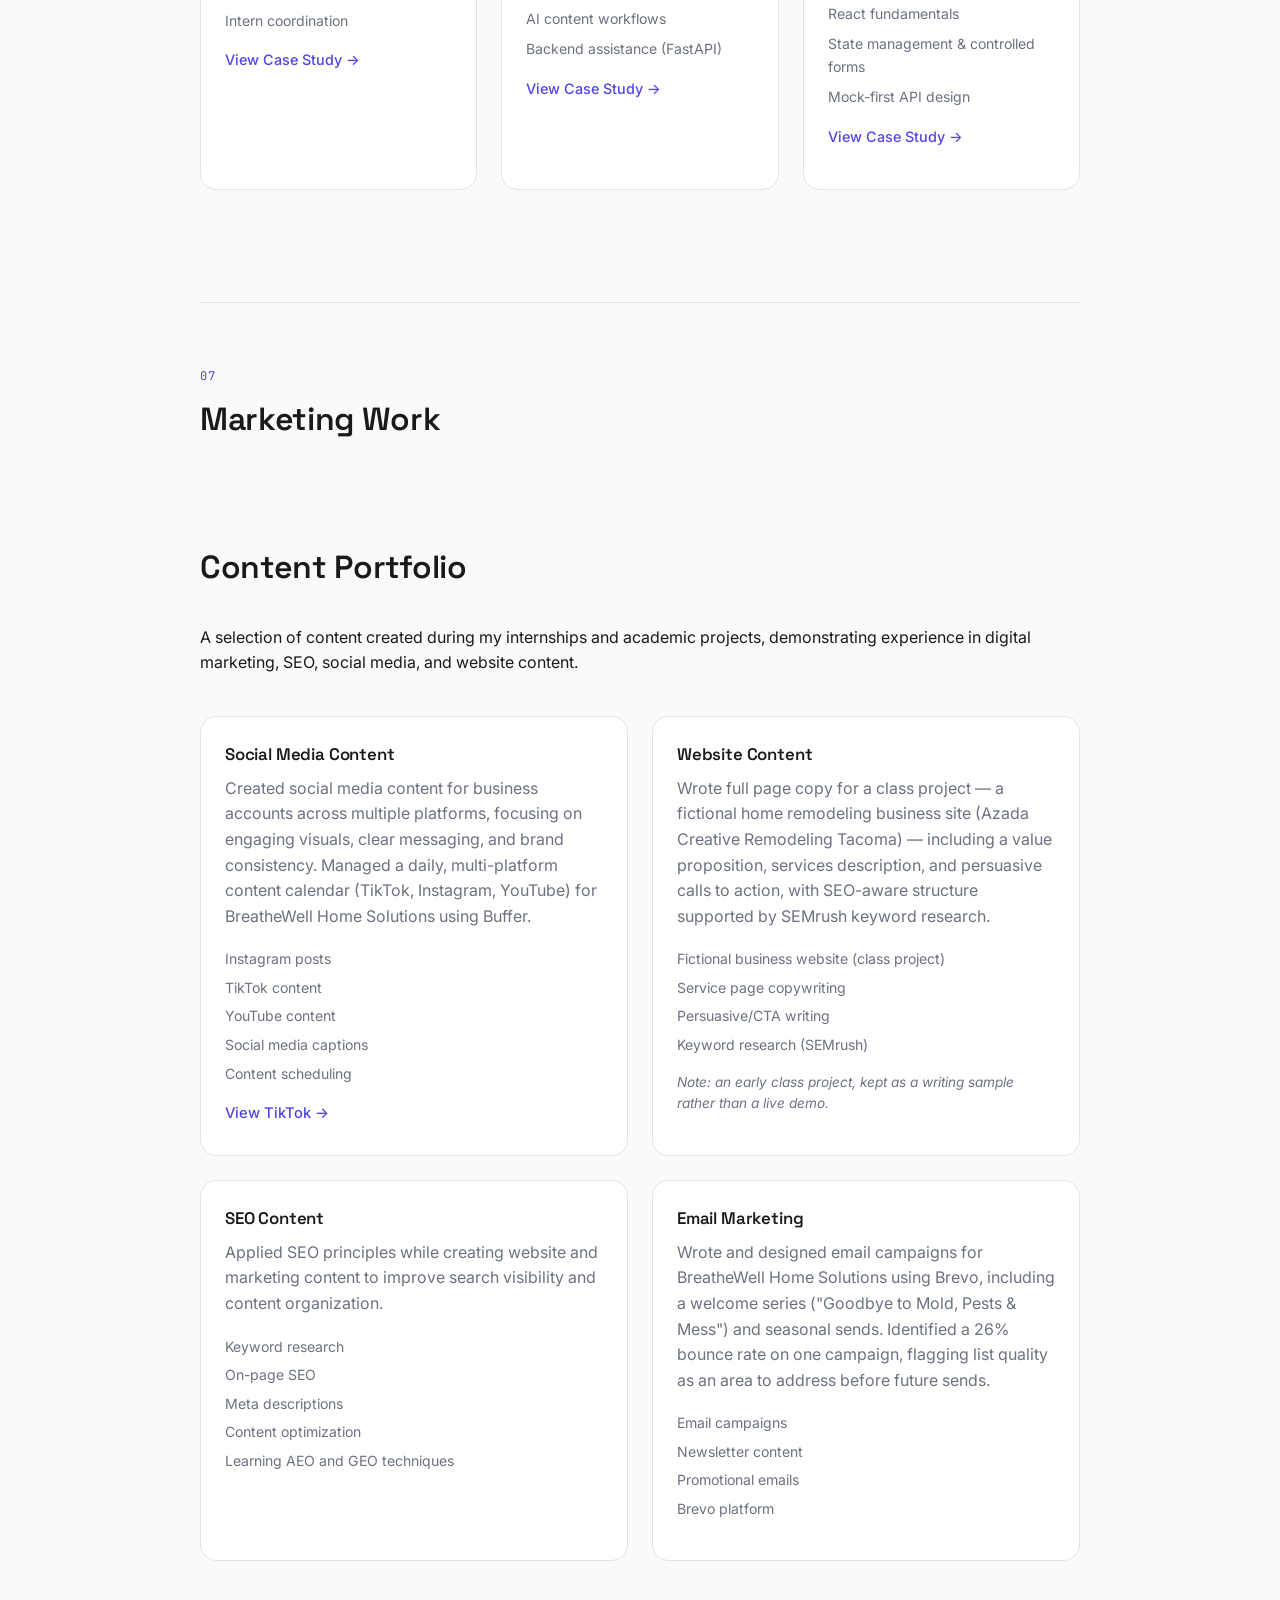
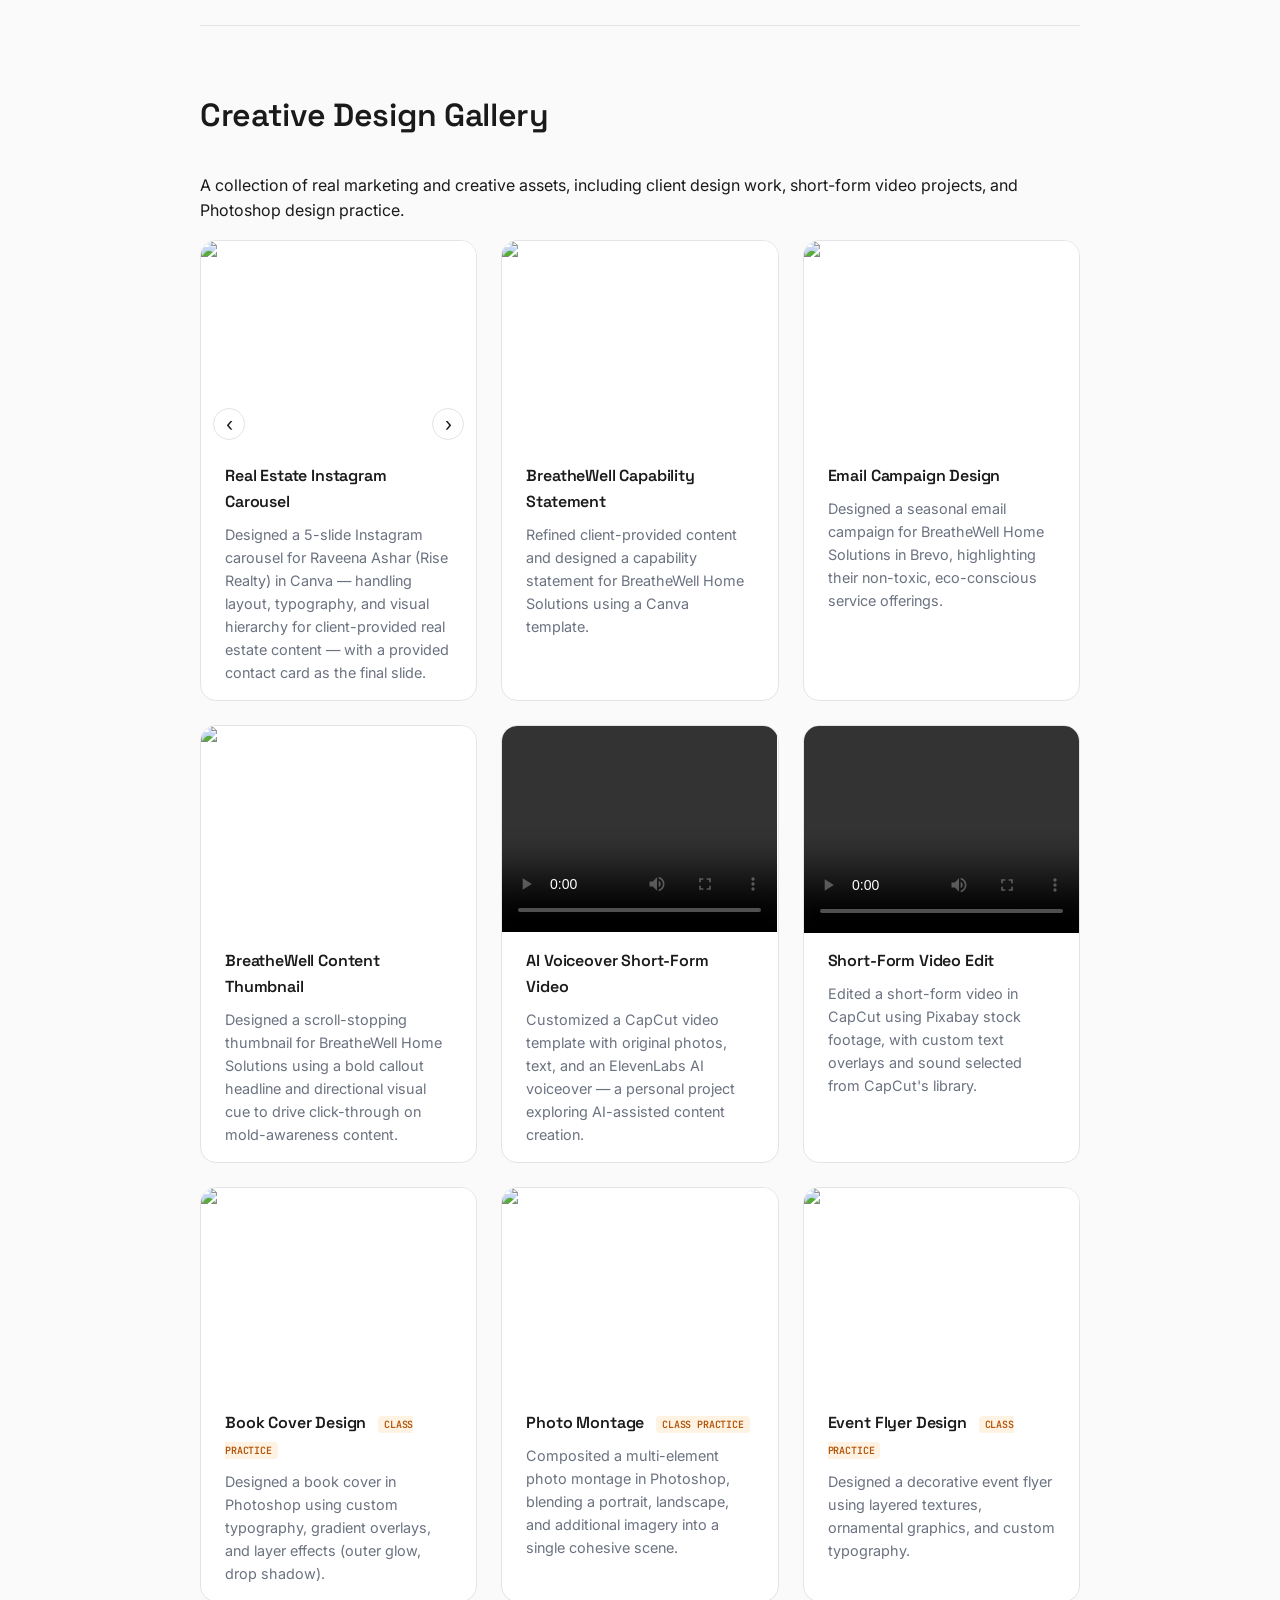
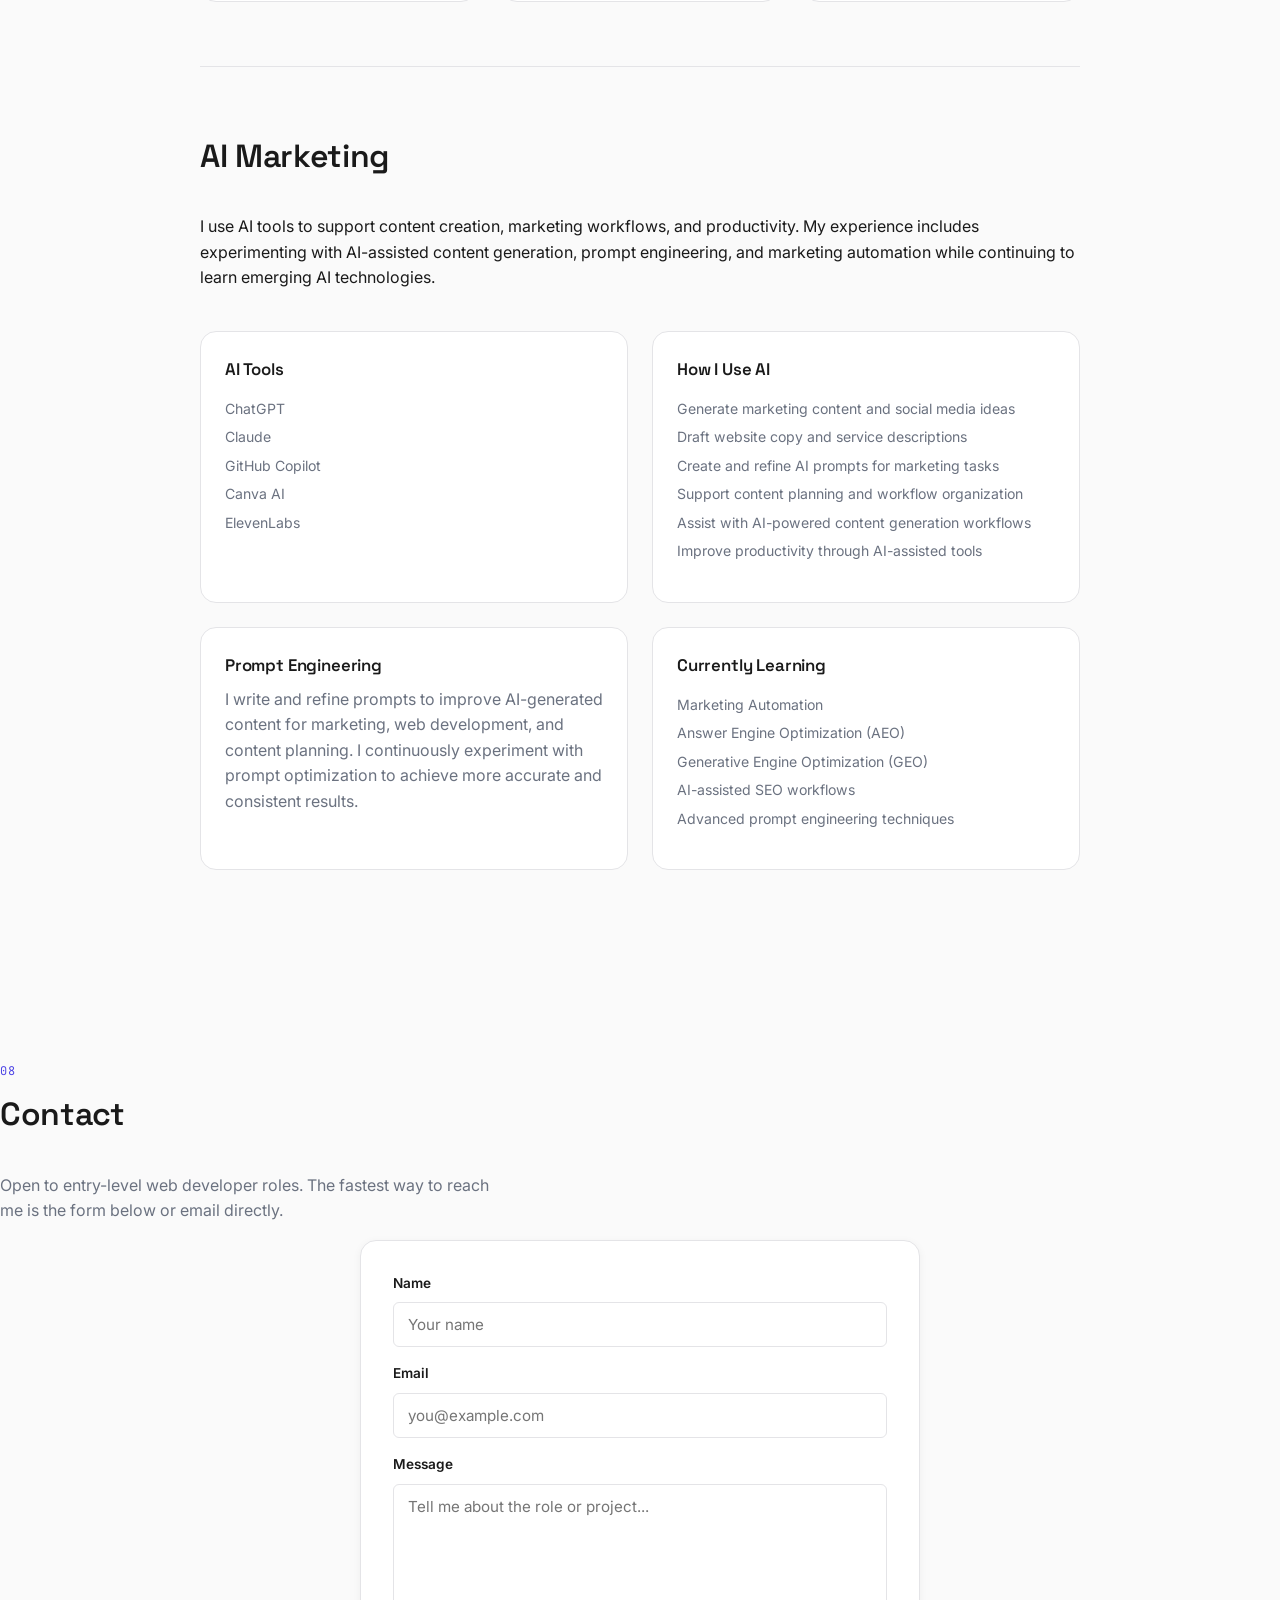
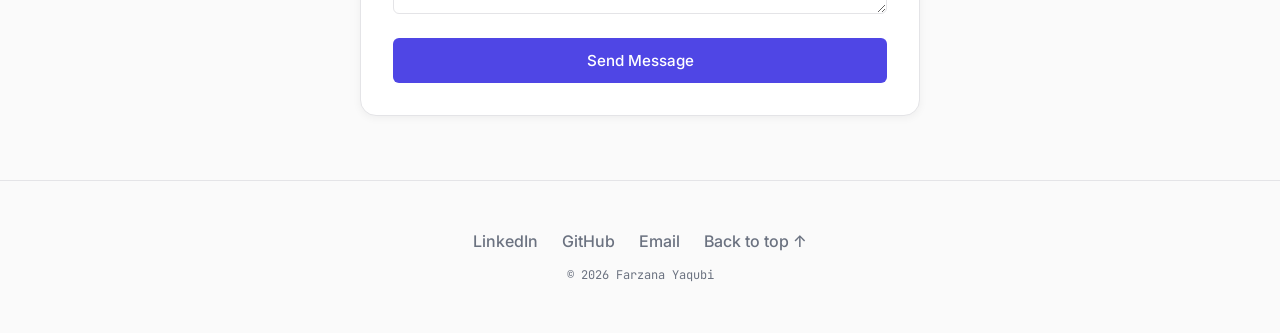
==== commit 98e96462: "Add files via upload" ====
--- a/index.html
+++ b/index.html
@@ -34,6 +34,8 @@
       <li><a href="#projects">Projects</a></li>
       <li><a href="#experience">Experience</a></li>
       <li><a href="#education">Education</a></li>
+      <li><a href="#case-studies">Case Studies</a></li>
+      <li><a href="#marketing-work">Marketing Work</a></li>
       <li><a href="#contact" class="nav-cta">Contact</a></li>
     </ul>
   </nav>
@@ -52,8 +54,8 @@
     <p class="hero-sub">
       AAS in Web Development with AI from Highline College. I write frontend interfaces
       and backend logic, integrate REST APIs, and use AI tooling to move faster — currently
-      building that experience across a marketing automation platform and a self-paced
-      backend engineering internship.
+      building that experience through hands-on projects — including an AI-powered
+      caption generator — and a self-paced backend engineering internship.
     </p>
     <div class="hero-actions">
       <a href="#projects" class="btn btn-primary">View Projects</a>
@@ -128,7 +130,7 @@
     <article class="skill-card">
       <h3>Platforms &amp; Tools</h3>
       <ul>
-        <li>GitHub, VS Code</li>
+        <li>Git &amp; GitHub, VS Code</li>
         <li>WordPress, WooCommerce</li>
         <li>Instagram &amp; Facebook Graph API</li>
         <li>Cloudinary</li>
@@ -364,8 +366,676 @@
 </section>
 
 <!-- ================= CONTACT ================= -->
+<section id="case-studies" class="section" aria-labelledby="case-title">
+  <p class="section-label">06</p>
+
+		<header>
+		<h2 id="case-title">Case Studies</h2>
+
+		<p>
+			Click a project to explore details about my work, contributions, and learning outcomes.
+		</p>
+	</header>
+
+	<nav class="case-study-grid" aria-label="Case study navigation">
+
+		<article class="case-card">
+
+			<h3>J Legacy Holding Co</h3>
+
+			<p>
+				Social media content, workflow support, and team coordination.
+			</p>
+
+			<ul>
+				<li>Content creation & scheduling</li>
+				<li>Workflow organization</li>
+				<li>Intern coordination</li>
+			</ul>
+
+			<p>
+				<a href="#case-jlegacy" class="card-link">
+					View Case Study →
+				</a>
+			</p>
+
+		</article>
+
+		<article class="case-card">
+
+			<h3>Agilis USA (Practice Project)</h3>
+
+			<p>
+				Practice project simulating an AI-powered social media automation platform.
+			</p>
+
+			<ul>
+				<li>API integration support</li>
+				<li>AI content workflows</li>
+				<li>Backend assistance (FastAPI)</li>
+			</ul>
+
+			<p>
+				<a href="#case-agilis" class="card-link">
+					View Case Study →
+				</a>
+			</p>
+
+		</article>
+
+		<article class="case-card">
+
+			<h3>AI Social Media Caption Generator</h3>
+
+			<p>
+				React app for generating customizable social media captions, built with a
+				mock-first architecture.
+			</p>
+
+			<ul>
+				<li>React fundamentals</li>
+				<li>State management &amp; controlled forms</li>
+				<li>Mock-first API design</li>
+			</ul>
+
+			<p>
+				<a href="#case-caption-generator" class="card-link">
+					View Case Study →
+				</a>
+			</p>
+
+		</article>
+
+	</nav>
+	
+
+    <!-- CASE STUDY 1 -->
+
+	<article id="case-jlegacy">
+
+        <h3>J Legacy Holding Co — Social Media & Content Operations</h3>
+
+		<h4>Background</h4>
+		<p>
+			<strong>Company:</strong> J Legacy Holding Co<br>
+			<strong>Project:</strong> BreatheWell Home Solutions (Mold, Pest Control & Cleaning Services)<br>
+			<strong>Industry:</strong> Digital Marketing / Home Services
+		</p>
+
+		<h4>Problem</h4>
+		<p>
+			The BreatheWell Home Solutions project required clear, structured, and trust-focused
+			digital content to effectively communicate services such as mold inspection,
+			pest control, and cleaning solutions.
+			The challenge was to present these services in a simple and user-friendly way
+			for a local service audience.
+		</p>
+
+		<h4>Objective</h4>
+		<p>
+			To structure service content in a clear and SEO-friendly format that improves readability,
+			user trust, and overall digital presentation within the J Legacy Holding Co marketing system.
+		</p>
+
+		<h4>Analysis</h4>
+		<ul>
+			<li>Reviewed service categories (mold, pest control, cleaning)</li>
+			<li>Identified need for trust-building and simple messaging</li>
+			<li>Analyzed importance of SEO-friendly structure for local services</li>
+			<li>Observed user experience needs for service-based websites</li>
+		</ul>
+
+		<h4>Approach</h4>
+		<ul>
+			<li>Edited and uploaded long-form YouTube content (ambient/wellness videos) directly to the channel</li>
+			<li>Scheduled team-created short-form videos (TikTok, Instagram) using Buffer</li>
+			<li>Wrote AI-assisted captions, SEO keywords, and hashtags for scheduled posts</li>
+			<li>Drafted AI-assisted outreach message templates and prepared contact/prospect lists for outreach campaigns</li>
+			<li>Refined client-provided content and designed capability statements, email campaigns, and social assets using Canva and Brevo</li>
+		</ul>
+
+		<h4>Results</h4>
+		<ul>
+			<li>Improved clarity of service presentation</li>
+			<li>More structured and readable content layout</li>
+			<li>Stronger foundation for SEO and user understanding</li>
+			<li>Better alignment with digital marketing standards</li>
+		</ul>
+
+		<h4>Conclusion</h4>
+		<p>
+			This project demonstrates the ability to structure and optimize digital content
+			for service-based businesses within a marketing organization.
+			It highlights skills in content organization, SEO awareness, and user-focused communication.
+		</p>
+
+		<h4>Key Lessons Learned</h4>
+		<ul>
+			<li>Clear structure improves customer trust</li>
+			<li>Simple messaging is essential for service businesses</li>
+			<li>SEO-friendly content improves visibility</li>
+			<li>Good content design supports business credibility</li>
+		</ul>
+
+	</article>
+
+	<!-- CASE STUDY 2 -->
+	<article id="case-agilis">
+
+		<h3>Agilis USA — AI Social Media Automation Platform (Practice Project)</h3>
+
+		<h4>Background</h4>
+		<p>
+			<strong>Company:</strong> Agilis USA<br>
+			<strong>Role:</strong> Web Development & AI Media Intern<br>
+			<strong>Project Type:</strong> Internship practice project simulating a real estate marketing automation platform
+		</p>
+
+		<h4>Project Status</h4>
+		<p>
+			This was a training/practice project assigned during my internship — not a live system deployed
+			for a real client. It simulated the kind of social media automation platform a real estate
+			marketing business might use, giving me hands-on experience with the full build process.
+		</p>
+
+		<h4>Problem</h4>
+		<p>
+			The practice scenario simulated a common real estate marketing need: reducing manual effort
+			in social media publishing by streamlining content creation, media generation, and publishing workflows.
+		</p>
+
+		<h4>Objective</h4>
+		<p>
+			To practice building an AI-powered system that assists with content creation,
+			media processing, and automated social media publishing, as a hands-on learning exercise.
+		</p>
+
+		<h4>My Contribution</h4>
+		<ul>
+			<li>Assisting with backend API development using FastAPI</li>
+			<li>Supporting integration of AI tools for content generation</li>
+			<li>Working on automation flow design for marketing tasks</li>
+			<li>Assisting with web and landing page improvements</li>
+			<li>Learning and applying API-based workflow systems</li>
+		</ul>
+
+		<h4>Technologies & Tools</h4>
+		<ul>
+			<li>Python</li>
+			<li>FastAPI</li>
+			<li>React</li>
+			<li>REST APIs</li>
+			<li>Claude API</li>
+			<li>ElevenLabs API</li>
+			<li>Instagram / Facebook APIs</li>
+		</ul>
+
+		<h4>Current Status</h4>
+		<p>
+			This was a defined-scope practice project completed during the internship period —
+			it was not carried forward as an ongoing or deployed system afterward.
+		</p>
+
+		<h4>Key Learning Outcomes</h4>
+		<ul>
+			<li>Understanding real-world API integration workflows</li>
+			<li>Learning AI-assisted content generation systems</li>
+			<li>Working with automation pipelines</li>
+			<li>Improving backend development skills in a practical environment</li>
+		</ul>
+
+	</article>
+
+	<!-- CASE STUDY 3 -->
+	<article id="case-caption-generator">
+
+		<h3>AI Social Media Caption Generator</h3>
+
+		<h4>Background</h4>
+		<p>
+			<strong>Type:</strong> Personal project<br>
+			<strong>Purpose:</strong> React practice, built after first hands-on React experience during my Agilis USA internship<br>
+			<strong>Status:</strong> Complete and deployed
+		</p>
+
+		<h4>Problem</h4>
+		<p>
+			Creating social media captions manually is repetitive and time-consuming, and I wanted
+			hands-on practice with React fundamentals beyond what I'd learned during my internship —
+			specifically state management, controlled forms, and component composition.
+		</p>
+
+		<h4>Objective</h4>
+		<p>
+			Build a React app that generates social media captions with customizable tone, and includes
+			a save/favorite feature — while keeping the project fully runnable without ongoing API costs.
+		</p>
+
+		<h4>Approach</h4>
+		<ul>
+			<li>Designed a mock-first architecture: the OpenAI integration is fully built, but intentionally returns mocked responses rather than live API calls</li>
+			<li>Built controlled form components to capture tone and content preferences</li>
+			<li>Implemented state management for saving and favoriting generated captions</li>
+			<li>Structured components for reusability and clarity</li>
+		</ul>
+
+		<h4>Technologies & Tools</h4>
+		<ul>
+			<li>React</li>
+			<li>Vite</li>
+			<li>CSS</li>
+			<li>OpenAI API (mocked)</li>
+		</ul>
+
+		<h4>Results</h4>
+		<ul>
+			<li>Fully functional, deployed React app with no ongoing API cost</li>
+			<li>Strengthened core React skills first introduced during my Agilis internship</li>
+			<li>Demonstrated ability to design around real-world constraints (cost, API limits) with a mock-first approach</li>
+		</ul>
+
+		<h4>Key Lessons Learned</h4>
+		<ul>
+			<li>Mocking external APIs is a practical way to build and demo a project without recurring cost</li>
+			<li>Controlled forms and state management are foundational to interactive React apps</li>
+			<li>Component composition makes a project easier to extend later</li>
+		</ul>
+
+	</article>
+
+</section>
+
+<section id="marketing-work" class="section" aria-labelledby="marketing-work-title">
+  <p class="section-label">07</p>
+  <h2 id="marketing-work-title">Marketing Work</h2>
+<section id="content-portfolio" class="section" aria-labelledby="content-title">
+
+	<header>
+		<h2 id="content-title">Content Portfolio</h2>
+
+		<p>
+			A selection of content created during my internships and academic projects,
+			demonstrating experience in digital marketing, SEO, social media, and website content.
+		</p>
+	</header>
+
+	<article class="content-card">
+
+		<h3>Social Media Content</h3>
+
+		<p>
+			Created social media content for business accounts across multiple platforms,
+			focusing on engaging visuals, clear messaging, and brand consistency. Managed a
+			daily, multi-platform content calendar (TikTok, Instagram, YouTube) for BreatheWell
+			Home Solutions using Buffer.
+		</p>
+
+		<ul>
+			<li>Instagram posts</li>
+			<li>TikTok content</li>
+			<li>YouTube content</li>
+			<li>Social media captions</li>
+			<li>Content scheduling</li>
+		</ul>
+
+		<a class="project-link" href="https://www.tiktok.com/@breathewellhs" target="_blank" rel="noopener">View TikTok →</a>
+
+	</article>
+
+	<article class="content-card">
+
+		<h3>Website Content</h3>
+
+		<p>
+			Wrote full page copy for a class project — a fictional home remodeling business
+			site (Azada Creative Remodeling Tacoma) — including a value proposition, services
+			description, and persuasive calls to action, with SEO-aware structure supported
+			by SEMrush keyword research.
+		</p>
+
+		<ul>
+			<li>Fictional business website (class project)</li>
+			<li>Service page copywriting</li>
+			<li>Persuasive/CTA writing</li>
+			<li>Keyword research (SEMrush)</li>
+		</ul>
+
+		<p style="font-size: 0.85rem; color: var(--muted);">
+			<em>Note: an early class project, kept as a writing sample rather than a live demo.</em>
+		</p>
+
+	</article>
+
+	<article class="content-card">
+
+		<h3>SEO Content</h3>
+
+		<p>
+			Applied SEO principles while creating website and marketing content to improve
+			search visibility and content organization.
+		</p>
+
+		<ul>
+			<li>Keyword research</li>
+			<li>On-page SEO</li>
+			<li>Meta descriptions</li>
+			<li>Content optimization</li>
+			<li>Learning AEO and GEO techniques</li>
+		</ul>
+
+	</article>
+
+	<article class="content-card">
+
+		<h3>Email Marketing</h3>
+
+		<p>
+			Wrote and designed email campaigns for BreatheWell Home Solutions using Brevo,
+			including a welcome series ("Goodbye to Mold, Pests & Mess") and seasonal sends.
+			Identified a 26% bounce rate on one campaign, flagging list quality as an area
+			to address before future sends.
+		</p>
+
+		<ul>
+			<li>Email campaigns</li>
+			<li>Newsletter content</li>
+			<li>Promotional emails</li>
+			<li>Brevo platform</li>
+		</ul>
+
+	</article>
+
+</section>
+
+<!-- ================= Creative Design Gallery ================= -->
+<section id="creative-gallery" class="section" aria-labelledby="gallery-title">
+
+	<header>
+
+		<h2 id="gallery-title">Creative Design Gallery</h2>
+
+		<p>
+			A collection of real marketing and creative assets, including client design work,
+			short-form video projects, and Photoshop design practice.
+		</p>
+
+	</header>
+
+	<section class="gallery-grid" aria-label="Creative design portfolio">
+
+		<figure class="gallery-card gallery-carousel" data-carousel>
+
+			<div class="carousel-track">
+				<img src="images/raveena-carousel-1.jpg" alt="Real estate carousel slide 1 of 6: 5 Reasons We're NOT Leaving Irvine in 2026" class="is-active">
+				<img src="images/raveena-carousel-2.png" alt="Real estate carousel slide 2 of 6: Schools = Resale Insurance">
+				<img src="images/raveena-carousel-3.png" alt="Real estate carousel slide 3 of 6: 10-Min Life vs 90-Min Commute">
+				<img src="images/raveena-carousel-4.png" alt="Real estate carousel slide 4 of 6: Your Home Can Offset Your Mortgage">
+				<img src="images/raveena-carousel-5.png" alt="Real estate carousel slide 5 of 6: Stay Where Appreciation Lives">
+				<img src="images/raveena-carousel-6.png" alt="Real estate carousel slide 6 of 6: contact card for Raveena Ashar, Rise Realty">
+			</div>
+
+			<button type="button" class="carousel-btn carousel-prev" aria-label="Previous slide">‹</button>
+			<button type="button" class="carousel-btn carousel-next" aria-label="Next slide">›</button>
+
+			<div class="carousel-dots">
+				<button type="button" class="carousel-dot is-active" aria-label="Go to slide 1"></button>
+				<button type="button" class="carousel-dot" aria-label="Go to slide 2"></button>
+				<button type="button" class="carousel-dot" aria-label="Go to slide 3"></button>
+				<button type="button" class="carousel-dot" aria-label="Go to slide 4"></button>
+				<button type="button" class="carousel-dot" aria-label="Go to slide 5"></button>
+				<button type="button" class="carousel-dot" aria-label="Go to slide 6"></button>
+			</div>
+
+			<figcaption>
+
+				<h3>Real Estate Instagram Carousel</h3>
+
+				<p>
+					Designed a 5-slide Instagram carousel for Raveena Ashar (Rise Realty) in Canva — 
+					handling layout, typography, and visual hierarchy for client-provided real estate content — 
+					with a provided contact card as the final slide.
+				</p>
+
+			</figcaption>
+
+		</figure>
+
+		<figure class="gallery-card">
+
+			<img src="images/breathewell-capability-statement-1.jpg"
+				alt="BreatheWell Home Solutions capability statement design">
+
+			<figcaption>
+
+				<h3>BreatheWell Capability Statement</h3>
+
+				<p>
+					Refined client-provided content and designed a capability statement for
+					BreatheWell Home Solutions using a Canva template.
+				</p>
+
+			</figcaption>
+
+		</figure>
+
+		<figure class="gallery-card">
+
+			<img src="images/breathewell-email-template.jpg"
+				alt="BreatheWell Home Solutions New Year email campaign design">
+
+			<figcaption>
+
+				<h3>Email Campaign Design</h3>
+
+				<p>
+					Designed a seasonal email campaign for BreatheWell Home Solutions in Brevo,
+					highlighting their non-toxic, eco-conscious service offerings.
+				</p>
+
+			</figcaption>
+
+		</figure>
+
+		<figure class="gallery-card">
+
+			<img src="images/breathewell-thumbnail.jpg"
+				alt="BreatheWell Home Solutions mold-awareness thumbnail">
+
+			<figcaption>
+
+				<h3>BreatheWell Content Thumbnail</h3>
+
+				<p>
+					Designed a scroll-stopping thumbnail for BreatheWell Home Solutions using a
+					bold callout headline and directional visual cue to drive click-through on
+					mold-awareness content.
+				</p>
+
+			</figcaption>
+
+		</figure>
+
+		<figure class="gallery-card">
+
+			<video src="videos/elevenlabs-voiceover-project.mp4" controls preload="metadata"
+				aria-label="Short-form video with ElevenLabs AI voiceover and CapCut template, personal project">
+				Your browser doesn't support embedded video.
+				<a href="videos/elevenlabs-voiceover-project.mp4">Download the video</a> to view it.
+			</video>
+
+			<figcaption>
+
+				<h3>AI Voiceover Short-Form Video</h3>
+
+				<p>
+					Customized a CapCut video template with original photos, text, and an
+					ElevenLabs AI voiceover — a personal project exploring AI-assisted content creation.
+				</p>
+
+			</figcaption>
+
+		</figure>
+
+		<figure class="gallery-card">
+
+			<video src="videos/capcut-pixabay-edit.mp4" controls preload="metadata"
+				aria-label="Short-form video edited in CapCut using Pixabay stock footage">
+				Your browser doesn't support embedded video.
+				<a href="videos/capcut-pixabay-edit.mp4">Download the video</a> to view it.
+			</video>
+
+			<figcaption>
+
+				<h3>Short-Form Video Edit</h3>
+
+				<p>
+					Edited a short-form video in CapCut using Pixabay stock footage, with custom
+					text overlays and sound selected from CapCut's library.
+				</p>
+
+			</figcaption>
+
+		</figure>
+
+		<figure class="gallery-card">
+
+			<img src="images/book-cover-design.png"
+				alt="Book cover design in Photoshop">
+
+			<figcaption>
+
+				<h3>Book Cover Design <span class="tag">Class Practice</span></h3>
+
+				<p>
+					Designed a book cover in Photoshop using custom typography, gradient
+					overlays, and layer effects (outer glow, drop shadow).
+				</p>
+
+			</figcaption>
+
+		</figure>
+
+		<figure class="gallery-card">
+
+			<img src="images/photo-montage.jpg"
+				alt="Composited photo montage created in Photoshop">
+
+			<figcaption>
+
+				<h3>Photo Montage <span class="tag">Class Practice</span></h3>
+
+				<p>
+					Composited a multi-element photo montage in Photoshop, blending a
+					portrait, landscape, and additional imagery into a single cohesive scene.
+				</p>
+
+			</figcaption>
+
+		</figure>
+
+		<figure class="gallery-card">
+
+			<img src="images/vineyard-flyer.png"
+				alt="Boyd Vineyards wine tasting event flyer">
+
+			<figcaption>
+
+				<h3>Event Flyer Design <span class="tag">Class Practice</span></h3>
+
+				<p>
+					Designed a decorative event flyer using layered textures, ornamental
+					graphics, and custom typography.
+				</p>
+
+			</figcaption>
+
+		</figure>
+
+	</section>
+
+</section>
+
+<!-- ================= AI Marketing ================= -->
+<section id="ai-marketing" class="section" aria-labelledby="ai-marketing-title">
+
+	<header>
+
+		<h2 id="ai-marketing-title">AI Marketing</h2>
+
+		<p>
+			I use AI tools to support content creation, marketing workflows,
+			and productivity. My experience includes experimenting with AI-assisted
+			content generation, prompt engineering, and marketing automation while
+			continuing to learn emerging AI technologies.
+		</p>
+
+	</header>
+
+	<article>
+
+		<h3>AI Tools</h3>
+
+		<ul>
+			<li>ChatGPT</li>
+			<li>Claude</li>
+			<li>GitHub Copilot</li>
+			<li>Canva AI</li>
+			<li>ElevenLabs</li>
+		</ul>
+
+	</article>
+
+	<article>
+
+		<h3>How I Use AI</h3>
+
+		<ul>
+			<li>Generate marketing content and social media ideas</li>
+			<li>Draft website copy and service descriptions</li>
+			<li>Create and refine AI prompts for marketing tasks</li>
+			<li>Support content planning and workflow organization</li>
+			<li>Assist with AI-powered content generation workflows</li>
+			<li>Improve productivity through AI-assisted tools</li>
+		</ul>
+
+	</article>
+
+	<article>
+
+		<h3>Prompt Engineering</h3>
+
+		<p>
+			I write and refine prompts to improve AI-generated content for
+			marketing, web development, and content planning. I continuously
+			experiment with prompt optimization to achieve more accurate and
+			consistent results.
+		</p>
+
+	</article>
+
+	<article>
+
+		<h3>Currently Learning</h3>
+
+		<ul>
+			<li>Marketing Automation</li>
+			<li>Answer Engine Optimization (AEO)</li>
+			<li>Generative Engine Optimization (GEO)</li>
+			<li>AI-assisted SEO workflows</li>
+			<li>Advanced prompt engineering techniques</li>
+		</ul>
+
+	</article>
+
+</section>
+
+</section>
+
+</main>
+
+
 <section id="contact" class="section section-contact">
-  <p class="section-label">06</p>
+  <p class="section-label">08</p>
   <h2>Contact</h2>
   <p class="contact-lede">Open to entry-level web developer roles. The fastest way to reach me is the form below or email directly.</p>
 
--- a/style.css
+++ b/style.css
@@ -519,6 +519,7 @@
 .contact-card {
   position: relative;
   display: grid;
+  margin-inline: auto;
   gap: var(--space-4);
   padding: var(--space-6);
   border-radius: var(--radius-lg);
@@ -583,6 +584,292 @@
 }
 
 /* ==================================================
+   CASE STUDIES
+================================================== */
+
+.case-study-grid {
+  display: grid;
+  grid-template-columns: repeat(auto-fit, minmax(240px, 1fr));
+  gap: var(--space-5);
+  list-style: none;
+  padding: 0;
+  margin: 0 0 var(--space-7) 0;
+}
+
+.case-card {
+  background: var(--surface);
+  border: 1px solid var(--line);
+  border-radius: var(--radius-lg);
+  padding: var(--space-5);
+  transition: transform var(--transition), box-shadow var(--transition);
+}
+.case-card:hover {
+  transform: translateY(-4px);
+  box-shadow: var(--shadow-md);
+}
+
+.case-card h3 {
+  font-size: 1.1rem;
+  margin-bottom: var(--space-3);
+}
+
+.case-card ul {
+  list-style: none;
+  padding: 0;
+  margin: var(--space-3) 0 0 0;
+}
+.case-card li {
+  font-size: 0.88rem;
+  color: var(--muted);
+  padding: 4px 0;
+}
+
+.card-link {
+  font-weight: 500;
+  font-size: 0.9rem;
+  display: inline-block;
+  margin-top: var(--space-3);
+}
+
+/* Full case study write-ups */
+#case-studies article[id^="case-"] {
+  display: none;
+}
+#case-studies article[id^="case-"].is-open {
+  display: block;
+}
+
+.case-close-link {
+  display: inline-block;
+  margin-top: var(--space-5);
+  font-weight: 500;
+  font-size: 0.9rem;
+  cursor: pointer;
+}
+
+#case-studies article[id^="case-"] {
+  max-width: 68ch;
+  margin-bottom: var(--space-8);
+  padding-bottom: var(--space-7);
+  border-bottom: 1px solid var(--line);
+}
+#case-studies article[id^="case-"]:last-child {
+  border-bottom: none;
+  margin-bottom: 0;
+  padding-bottom: 0;
+}
+
+#case-studies article[id^="case-"] h3 {
+  font-size: 1.3rem;
+  margin-bottom: var(--space-5);
+}
+
+#case-studies article[id^="case-"] h4 {
+  font-family: var(--font-body);
+  font-size: 0.85rem;
+  font-weight: 600;
+  text-transform: uppercase;
+  letter-spacing: 0.04em;
+  color: var(--main);
+  margin: var(--space-5) 0 var(--space-2) 0;
+}
+
+#case-studies article[id^="case-"] p,
+#case-studies article[id^="case-"] li {
+  color: var(--muted);
+  font-size: 0.95rem;
+}
+
+#case-studies article[id^="case-"] ul {
+  padding-left: 18px;
+  margin: 0 0 var(--space-4) 0;
+}
+
+/* ==================================================
+   CONTENT PORTFOLIO / MARKETING WORK CARDS
+================================================== */
+
+#content-portfolio,
+#ai-marketing {
+  display: flex;
+  flex-wrap: wrap;
+  gap: var(--space-5);
+}
+
+#content-portfolio > header,
+#ai-marketing > header {
+  flex: 1 1 100%;
+}
+
+#content-portfolio > article,
+#ai-marketing > article {
+  flex: 1 1 280px;
+}
+
+#ai-marketing > article {
+  background: var(--surface);
+  border: 1px solid var(--line);
+  border-radius: var(--radius-lg);
+  padding: var(--space-5);
+}
+
+#ai-marketing > article h3 {
+  font-size: 1.05rem;
+  margin-bottom: var(--space-2);
+}
+
+#ai-marketing > article p { color: var(--muted); }
+
+#ai-marketing > article ul {
+  list-style: none;
+  padding: 0;
+  margin: var(--space-3) 0;
+}
+#ai-marketing > article li {
+  font-size: 0.88rem;
+  color: var(--muted);
+  padding: 3px 0;
+}
+
+.content-card {
+  background: var(--surface);
+  border: 1px solid var(--line);
+  border-radius: var(--radius-lg);
+  padding: var(--space-5);
+}
+
+.content-card h3 {
+  font-size: 1.05rem;
+  margin-bottom: var(--space-2);
+}
+
+.content-card p { color: var(--muted); }
+
+.content-card ul {
+  list-style: none;
+  padding: 0;
+  margin: var(--space-3) 0;
+}
+.content-card li {
+  font-size: 0.88rem;
+  color: var(--muted);
+  padding: 3px 0;
+}
+
+/* ==================================================
+   CREATIVE DESIGN GALLERY
+================================================== */
+
+.gallery-grid {
+  display: grid;
+  grid-template-columns: repeat(auto-fit, minmax(220px, 1fr));
+  gap: var(--space-5);
+}
+
+.gallery-card {
+  background: var(--surface);
+  border: 1px solid var(--line);
+  border-radius: var(--radius-lg);
+  overflow: hidden;
+  margin: 0;
+  transition: transform var(--transition), box-shadow var(--transition);
+}
+.gallery-card:hover {
+  transform: translateY(-4px);
+  box-shadow: var(--shadow-md);
+}
+
+.gallery-card img,
+.gallery-card video {
+  width: 100%;
+  aspect-ratio: 4 / 3;
+  object-fit: contain;
+  background: var(--surface);
+  color: transparent;
+}
+
+.gallery-card figcaption {
+  padding: var(--space-4) var(--space-5);
+}
+
+.gallery-card h3 {
+  font-size: 1rem;
+  margin-bottom: var(--space-2);
+}
+
+.gallery-card p {
+  font-size: 0.9rem;
+  color: var(--muted);
+  margin: 0;
+}
+
+.gallery-carousel {
+  position: relative;
+}
+
+.carousel-track {
+  position: relative;
+  aspect-ratio: 4 / 3;
+  overflow: hidden;
+}
+
+.carousel-track img {
+  position: absolute;
+  inset: 0;
+  width: 100%;
+  height: 100%;
+  object-fit: contain;
+  background: var(--surface);
+  opacity: 0;
+  transition: opacity 0.3s ease;
+}
+
+.carousel-track img.is-active {
+  opacity: 1;
+}
+
+.carousel-btn {
+  position: absolute;
+  top: 40%;
+  transform: translateY(-50%);
+  background: rgba(255,255,255,0.9);
+  border: 1px solid var(--line);
+  border-radius: 50%;
+  width: 32px;
+  height: 32px;
+  font-size: 1.2rem;
+  line-height: 1;
+  cursor: pointer;
+  display: flex;
+  align-items: center;
+  justify-content: center;
+  color: var(--text);
+}
+.carousel-btn:hover { background: var(--surface); }
+.carousel-prev { left: var(--space-3); }
+.carousel-next { right: var(--space-3); }
+
+.carousel-dots {
+  position: absolute;
+  bottom: var(--space-3);
+  left: 50%;
+  transform: translateX(-50%);
+  display: flex;
+  gap: 6px;
+}
+
+.carousel-dot {
+  width: 7px;
+  height: 7px;
+  border-radius: 50%;
+  border: none;
+  background: rgba(255,255,255,0.6);
+  cursor: pointer;
+  padding: 0;
+}
+.carousel-dot.is-active { background: #fff; }
+
+/* ==================================================
    FOOTER
 ================================================== */
 
@@ -615,4 +902,4 @@
 
 @media (prefers-reduced-motion: reduce) {
   * { transition: none !important; scroll-behavior: auto !important; }
-}
+}
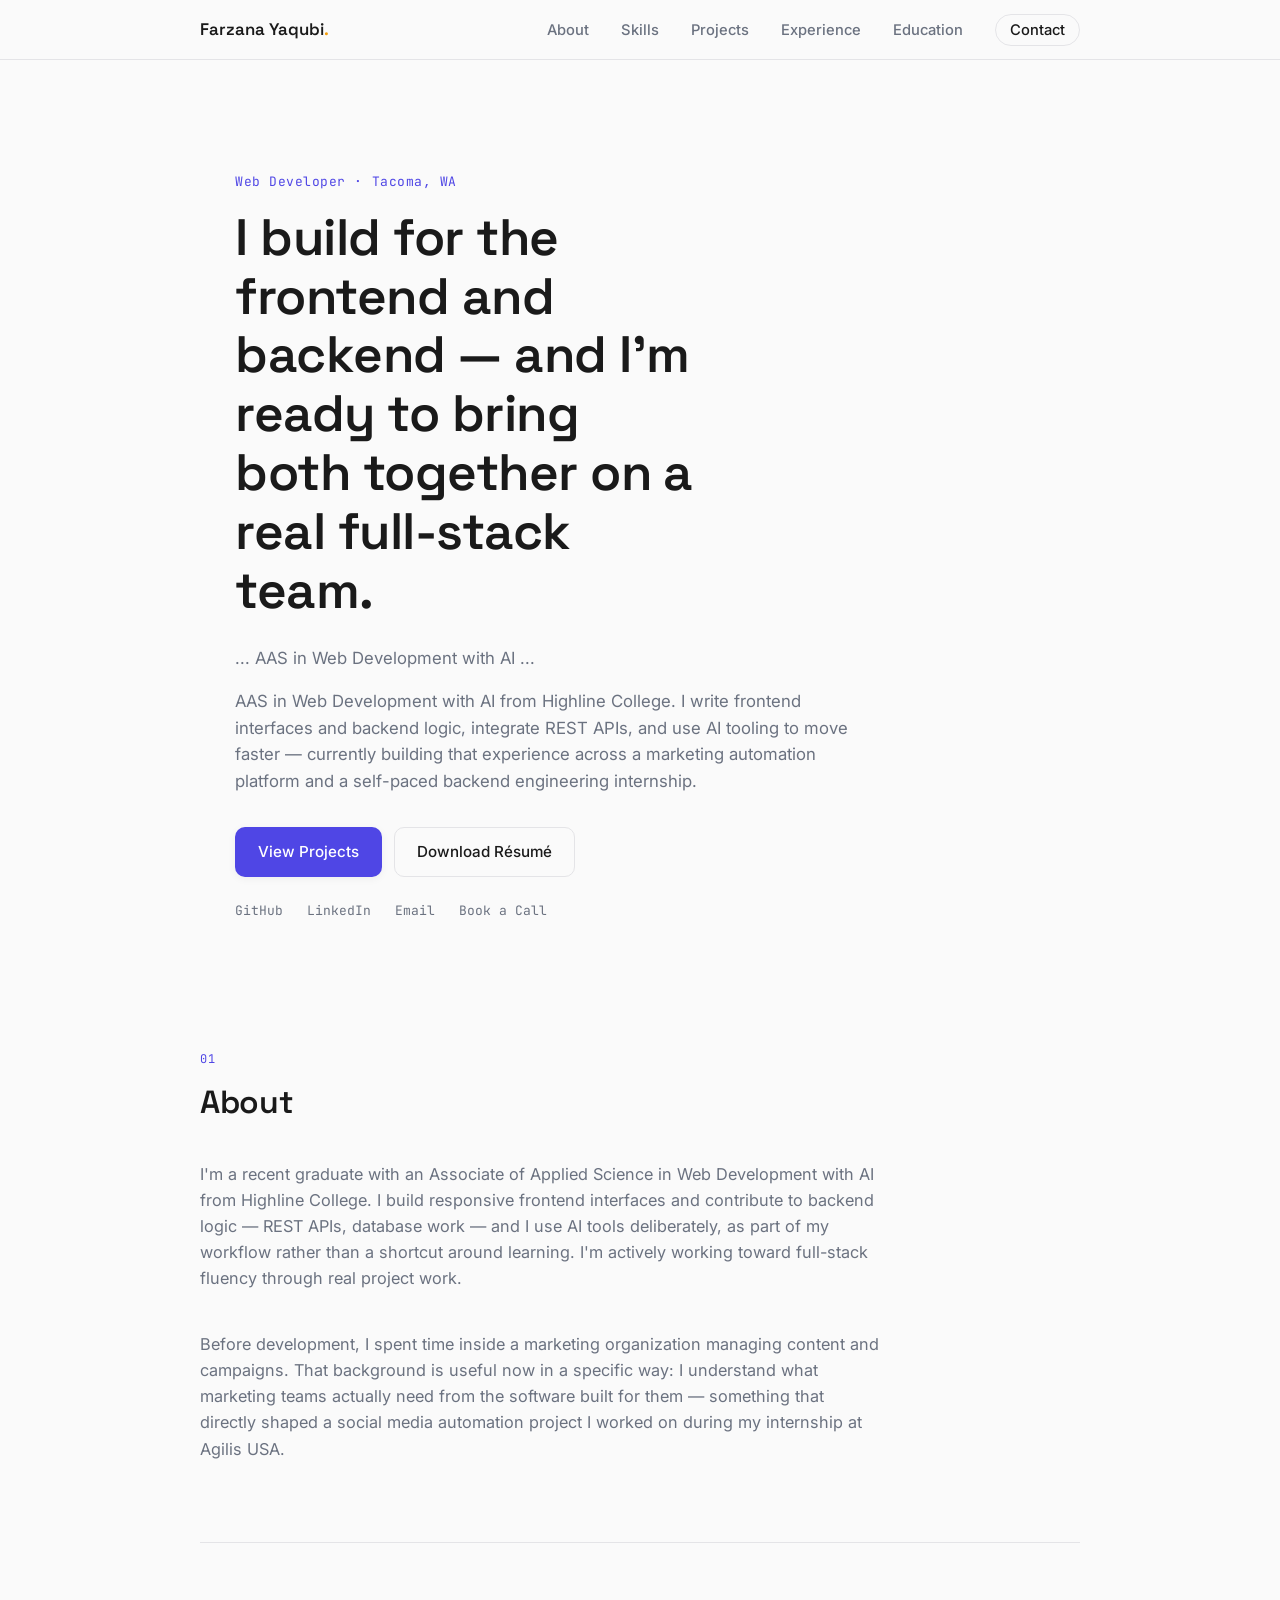
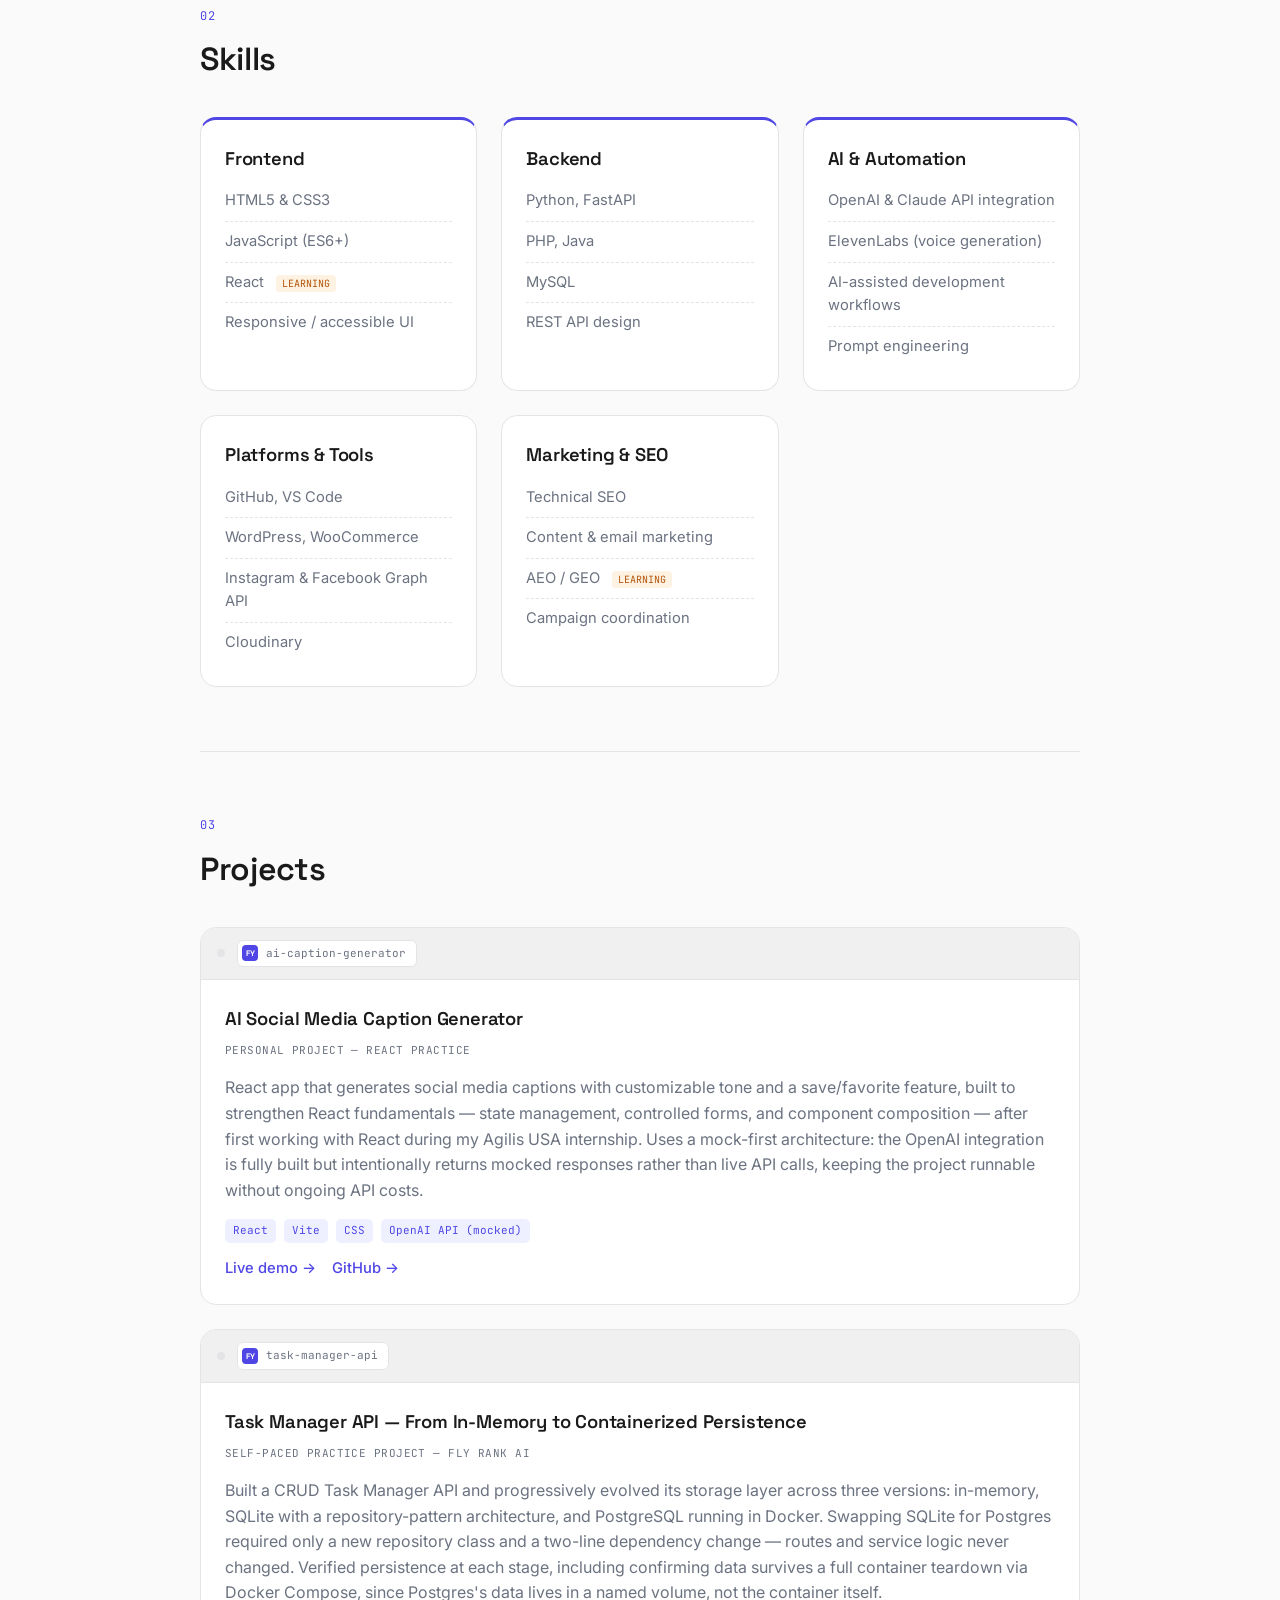
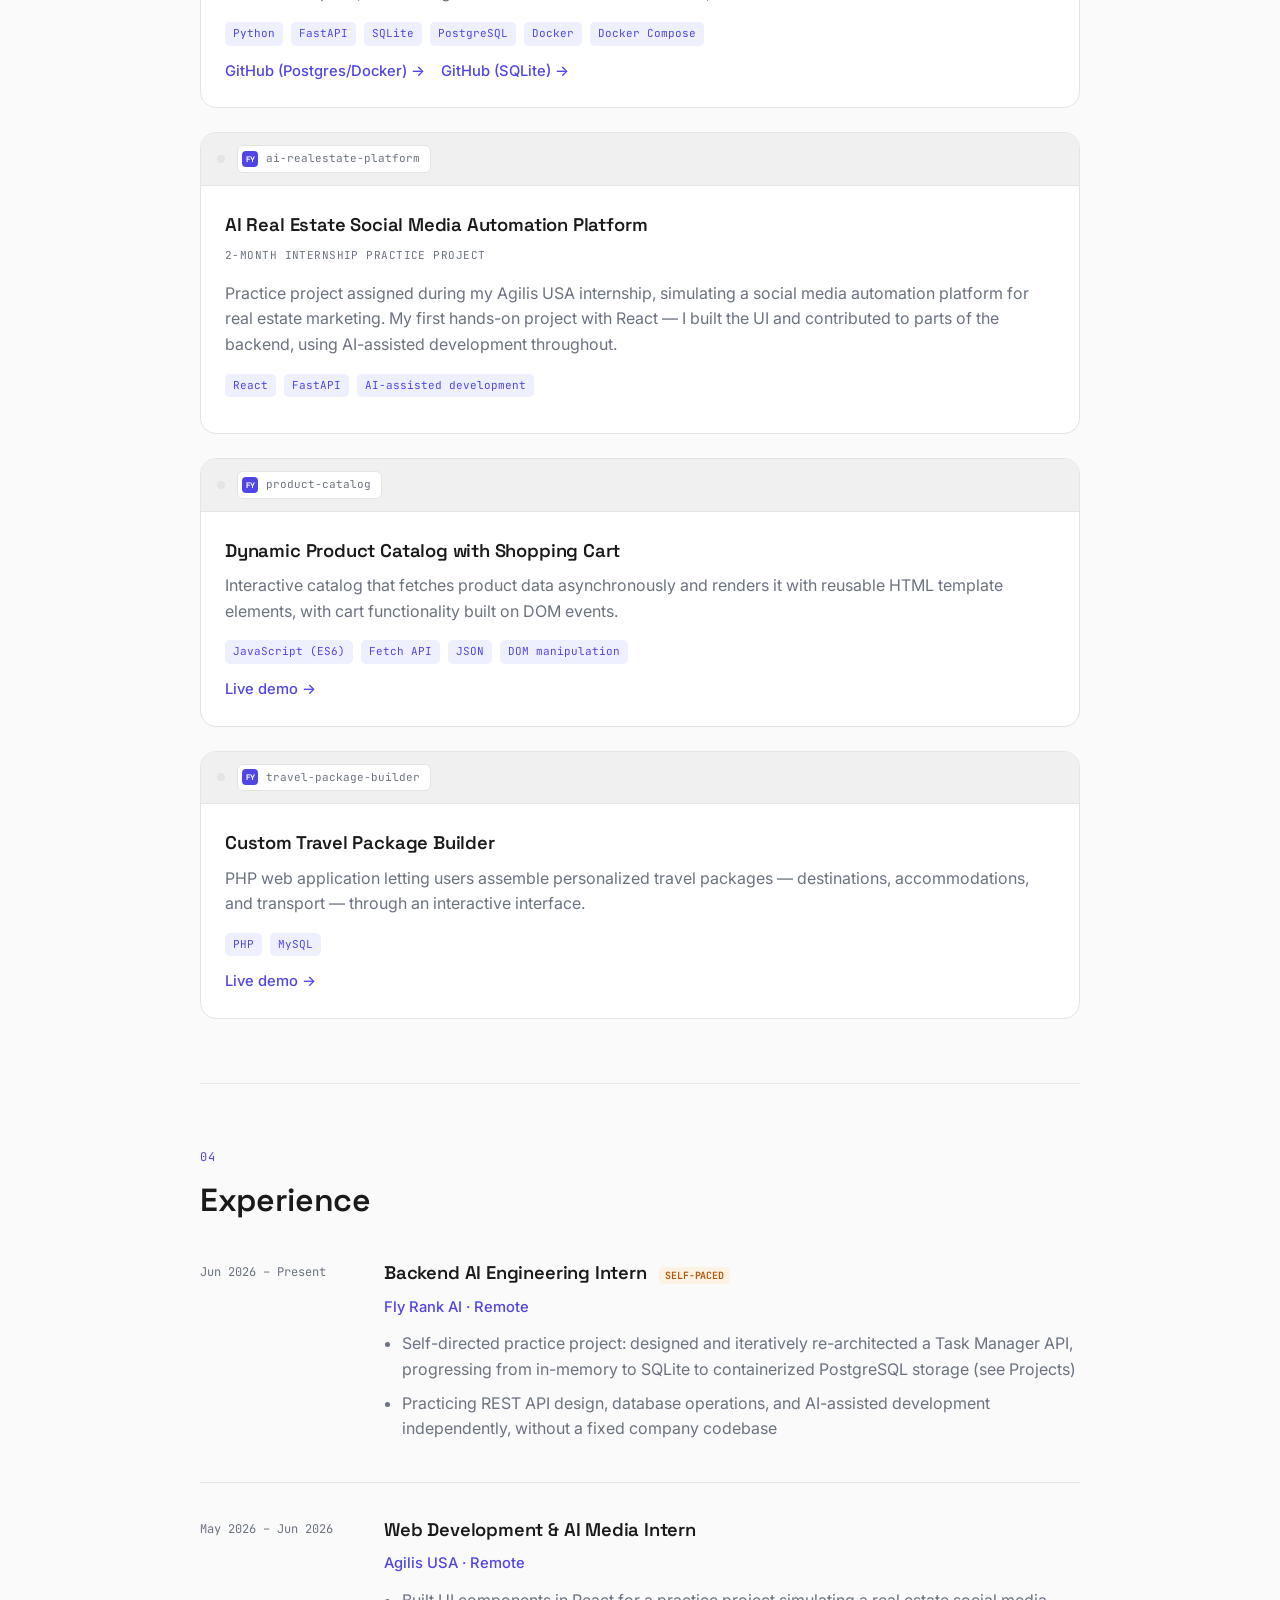
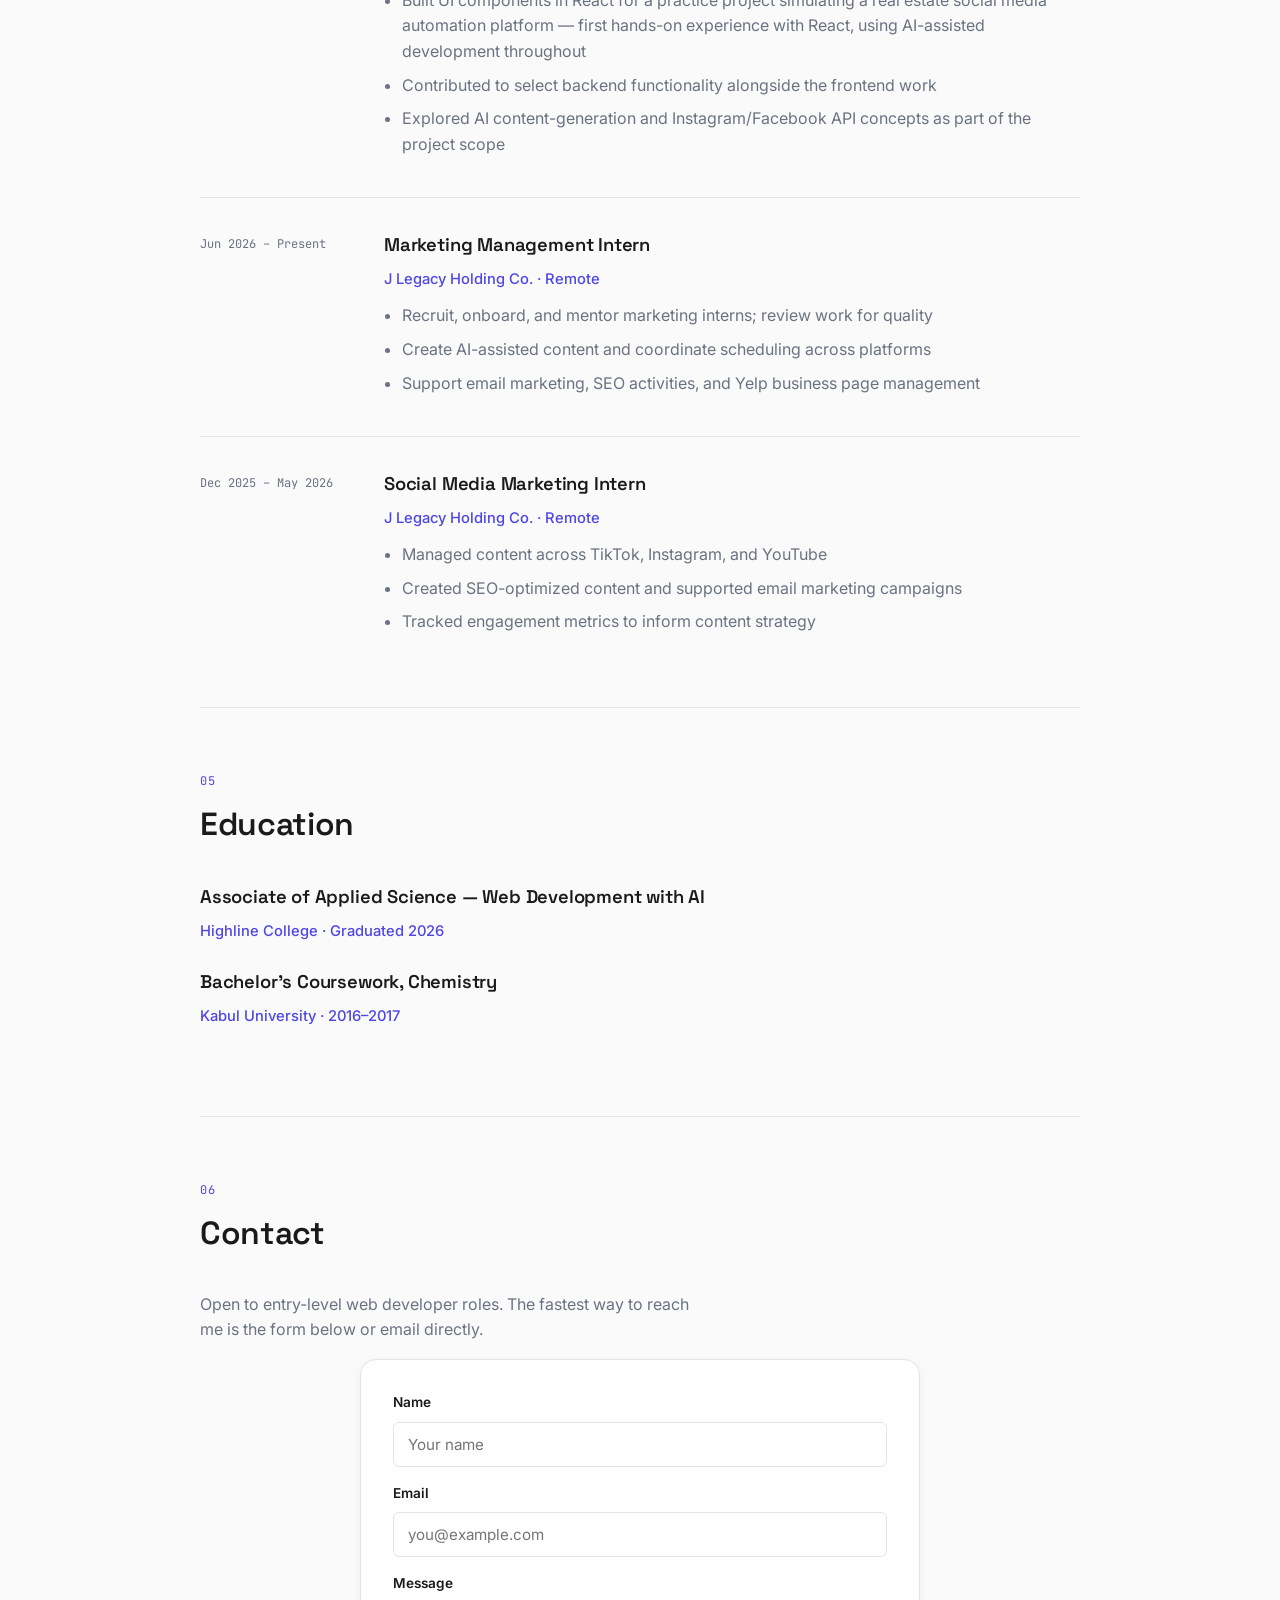
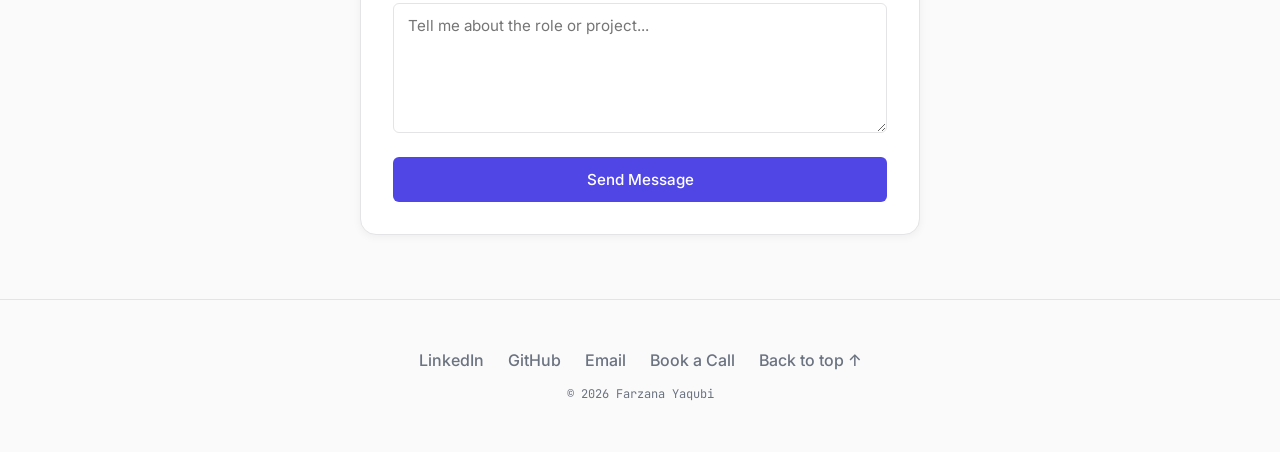
==== commit 6609aec7: "Add files via upload Add booking link to hero and footer" ====
--- a/index.html
+++ b/index.html
@@ -34,8 +34,6 @@
       <li><a href="#projects">Projects</a></li>
       <li><a href="#experience">Experience</a></li>
       <li><a href="#education">Education</a></li>
-      <li><a href="#case-studies">Case Studies</a></li>
-      <li><a href="#marketing-work">Marketing Work</a></li>
       <li><a href="#contact" class="nav-cta">Contact</a></li>
     </ul>
   </nav>
@@ -54,8 +52,8 @@
     <p class="hero-sub">
       AAS in Web Development with AI from Highline College. I write frontend interfaces
       and backend logic, integrate REST APIs, and use AI tooling to move faster — currently
-      building that experience through hands-on projects — including an AI-powered
-      caption generator — and a self-paced backend engineering internship.
+      building that experience across a marketing automation platform and a self-paced
+      backend engineering internship.
     </p>
     <div class="hero-actions">
       <a href="#projects" class="btn btn-primary">View Projects</a>
@@ -65,6 +63,7 @@
       <li><a href="https://github.com/123farzana123" target="_blank" rel="noopener">GitHub</a></li>
       <li><a href="https://www.linkedin.com/in/farzana-yaqubi" target="_blank" rel="noopener">LinkedIn</a></li>
       <li><a href="mailto:ff.yaqubi@gmail.com">Email</a></li>
+      <li><a href="https://calendar.app.google/w5HdpJ1DXxKYhHMy6" target="_blank" rel="noopener">Book a Call</a></li>
     </ul>
   </div>
 </section>
@@ -130,7 +129,7 @@
     <article class="skill-card">
       <h3>Platforms &amp; Tools</h3>
       <ul>
-        <li>Git &amp; GitHub, VS Code</li>
+        <li>GitHub, VS Code</li>
         <li>WordPress, WooCommerce</li>
         <li>Instagram &amp; Facebook Graph API</li>
         <li>Cloudinary</li>
@@ -366,676 +365,8 @@
 </section>
 
 <!-- ================= CONTACT ================= -->
-<section id="case-studies" class="section" aria-labelledby="case-title">
+<section id="contact" class="section section-contact">
   <p class="section-label">06</p>
-
-		<header>
-		<h2 id="case-title">Case Studies</h2>
-
-		<p>
-			Click a project to explore details about my work, contributions, and learning outcomes.
-		</p>
-	</header>
-
-	<nav class="case-study-grid" aria-label="Case study navigation">
-
-		<article class="case-card">
-
-			<h3>J Legacy Holding Co</h3>
-
-			<p>
-				Social media content, workflow support, and team coordination.
-			</p>
-
-			<ul>
-				<li>Content creation & scheduling</li>
-				<li>Workflow organization</li>
-				<li>Intern coordination</li>
-			</ul>
-
-			<p>
-				<a href="#case-jlegacy" class="card-link">
-					View Case Study →
-				</a>
-			</p>
-
-		</article>
-
-		<article class="case-card">
-
-			<h3>Agilis USA (Practice Project)</h3>
-
-			<p>
-				Practice project simulating an AI-powered social media automation platform.
-			</p>
-
-			<ul>
-				<li>API integration support</li>
-				<li>AI content workflows</li>
-				<li>Backend assistance (FastAPI)</li>
-			</ul>
-
-			<p>
-				<a href="#case-agilis" class="card-link">
-					View Case Study →
-				</a>
-			</p>
-
-		</article>
-
-		<article class="case-card">
-
-			<h3>AI Social Media Caption Generator</h3>
-
-			<p>
-				React app for generating customizable social media captions, built with a
-				mock-first architecture.
-			</p>
-
-			<ul>
-				<li>React fundamentals</li>
-				<li>State management &amp; controlled forms</li>
-				<li>Mock-first API design</li>
-			</ul>
-
-			<p>
-				<a href="#case-caption-generator" class="card-link">
-					View Case Study →
-				</a>
-			</p>
-
-		</article>
-
-	</nav>
-	
-
-    <!-- CASE STUDY 1 -->
-
-	<article id="case-jlegacy">
-
-        <h3>J Legacy Holding Co — Social Media & Content Operations</h3>
-
-		<h4>Background</h4>
-		<p>
-			<strong>Company:</strong> J Legacy Holding Co<br>
-			<strong>Project:</strong> BreatheWell Home Solutions (Mold, Pest Control & Cleaning Services)<br>
-			<strong>Industry:</strong> Digital Marketing / Home Services
-		</p>
-
-		<h4>Problem</h4>
-		<p>
-			The BreatheWell Home Solutions project required clear, structured, and trust-focused
-			digital content to effectively communicate services such as mold inspection,
-			pest control, and cleaning solutions.
-			The challenge was to present these services in a simple and user-friendly way
-			for a local service audience.
-		</p>
-
-		<h4>Objective</h4>
-		<p>
-			To structure service content in a clear and SEO-friendly format that improves readability,
-			user trust, and overall digital presentation within the J Legacy Holding Co marketing system.
-		</p>
-
-		<h4>Analysis</h4>
-		<ul>
-			<li>Reviewed service categories (mold, pest control, cleaning)</li>
-			<li>Identified need for trust-building and simple messaging</li>
-			<li>Analyzed importance of SEO-friendly structure for local services</li>
-			<li>Observed user experience needs for service-based websites</li>
-		</ul>
-
-		<h4>Approach</h4>
-		<ul>
-			<li>Edited and uploaded long-form YouTube content (ambient/wellness videos) directly to the channel</li>
-			<li>Scheduled team-created short-form videos (TikTok, Instagram) using Buffer</li>
-			<li>Wrote AI-assisted captions, SEO keywords, and hashtags for scheduled posts</li>
-			<li>Drafted AI-assisted outreach message templates and prepared contact/prospect lists for outreach campaigns</li>
-			<li>Refined client-provided content and designed capability statements, email campaigns, and social assets using Canva and Brevo</li>
-		</ul>
-
-		<h4>Results</h4>
-		<ul>
-			<li>Improved clarity of service presentation</li>
-			<li>More structured and readable content layout</li>
-			<li>Stronger foundation for SEO and user understanding</li>
-			<li>Better alignment with digital marketing standards</li>
-		</ul>
-
-		<h4>Conclusion</h4>
-		<p>
-			This project demonstrates the ability to structure and optimize digital content
-			for service-based businesses within a marketing organization.
-			It highlights skills in content organization, SEO awareness, and user-focused communication.
-		</p>
-
-		<h4>Key Lessons Learned</h4>
-		<ul>
-			<li>Clear structure improves customer trust</li>
-			<li>Simple messaging is essential for service businesses</li>
-			<li>SEO-friendly content improves visibility</li>
-			<li>Good content design supports business credibility</li>
-		</ul>
-
-	</article>
-
-	<!-- CASE STUDY 2 -->
-	<article id="case-agilis">
-
-		<h3>Agilis USA — AI Social Media Automation Platform (Practice Project)</h3>
-
-		<h4>Background</h4>
-		<p>
-			<strong>Company:</strong> Agilis USA<br>
-			<strong>Role:</strong> Web Development & AI Media Intern<br>
-			<strong>Project Type:</strong> Internship practice project simulating a real estate marketing automation platform
-		</p>
-
-		<h4>Project Status</h4>
-		<p>
-			This was a training/practice project assigned during my internship — not a live system deployed
-			for a real client. It simulated the kind of social media automation platform a real estate
-			marketing business might use, giving me hands-on experience with the full build process.
-		</p>
-
-		<h4>Problem</h4>
-		<p>
-			The practice scenario simulated a common real estate marketing need: reducing manual effort
-			in social media publishing by streamlining content creation, media generation, and publishing workflows.
-		</p>
-
-		<h4>Objective</h4>
-		<p>
-			To practice building an AI-powered system that assists with content creation,
-			media processing, and automated social media publishing, as a hands-on learning exercise.
-		</p>
-
-		<h4>My Contribution</h4>
-		<ul>
-			<li>Assisting with backend API development using FastAPI</li>
-			<li>Supporting integration of AI tools for content generation</li>
-			<li>Working on automation flow design for marketing tasks</li>
-			<li>Assisting with web and landing page improvements</li>
-			<li>Learning and applying API-based workflow systems</li>
-		</ul>
-
-		<h4>Technologies & Tools</h4>
-		<ul>
-			<li>Python</li>
-			<li>FastAPI</li>
-			<li>React</li>
-			<li>REST APIs</li>
-			<li>Claude API</li>
-			<li>ElevenLabs API</li>
-			<li>Instagram / Facebook APIs</li>
-		</ul>
-
-		<h4>Current Status</h4>
-		<p>
-			This was a defined-scope practice project completed during the internship period —
-			it was not carried forward as an ongoing or deployed system afterward.
-		</p>
-
-		<h4>Key Learning Outcomes</h4>
-		<ul>
-			<li>Understanding real-world API integration workflows</li>
-			<li>Learning AI-assisted content generation systems</li>
-			<li>Working with automation pipelines</li>
-			<li>Improving backend development skills in a practical environment</li>
-		</ul>
-
-	</article>
-
-	<!-- CASE STUDY 3 -->
-	<article id="case-caption-generator">
-
-		<h3>AI Social Media Caption Generator</h3>
-
-		<h4>Background</h4>
-		<p>
-			<strong>Type:</strong> Personal project<br>
-			<strong>Purpose:</strong> React practice, built after first hands-on React experience during my Agilis USA internship<br>
-			<strong>Status:</strong> Complete and deployed
-		</p>
-
-		<h4>Problem</h4>
-		<p>
-			Creating social media captions manually is repetitive and time-consuming, and I wanted
-			hands-on practice with React fundamentals beyond what I'd learned during my internship —
-			specifically state management, controlled forms, and component composition.
-		</p>
-
-		<h4>Objective</h4>
-		<p>
-			Build a React app that generates social media captions with customizable tone, and includes
-			a save/favorite feature — while keeping the project fully runnable without ongoing API costs.
-		</p>
-
-		<h4>Approach</h4>
-		<ul>
-			<li>Designed a mock-first architecture: the OpenAI integration is fully built, but intentionally returns mocked responses rather than live API calls</li>
-			<li>Built controlled form components to capture tone and content preferences</li>
-			<li>Implemented state management for saving and favoriting generated captions</li>
-			<li>Structured components for reusability and clarity</li>
-		</ul>
-
-		<h4>Technologies & Tools</h4>
-		<ul>
-			<li>React</li>
-			<li>Vite</li>
-			<li>CSS</li>
-			<li>OpenAI API (mocked)</li>
-		</ul>
-
-		<h4>Results</h4>
-		<ul>
-			<li>Fully functional, deployed React app with no ongoing API cost</li>
-			<li>Strengthened core React skills first introduced during my Agilis internship</li>
-			<li>Demonstrated ability to design around real-world constraints (cost, API limits) with a mock-first approach</li>
-		</ul>
-
-		<h4>Key Lessons Learned</h4>
-		<ul>
-			<li>Mocking external APIs is a practical way to build and demo a project without recurring cost</li>
-			<li>Controlled forms and state management are foundational to interactive React apps</li>
-			<li>Component composition makes a project easier to extend later</li>
-		</ul>
-
-	</article>
-
-</section>
-
-<section id="marketing-work" class="section" aria-labelledby="marketing-work-title">
-  <p class="section-label">07</p>
-  <h2 id="marketing-work-title">Marketing Work</h2>
-<section id="content-portfolio" class="section" aria-labelledby="content-title">
-
-	<header>
-		<h2 id="content-title">Content Portfolio</h2>
-
-		<p>
-			A selection of content created during my internships and academic projects,
-			demonstrating experience in digital marketing, SEO, social media, and website content.
-		</p>
-	</header>
-
-	<article class="content-card">
-
-		<h3>Social Media Content</h3>
-
-		<p>
-			Created social media content for business accounts across multiple platforms,
-			focusing on engaging visuals, clear messaging, and brand consistency. Managed a
-			daily, multi-platform content calendar (TikTok, Instagram, YouTube) for BreatheWell
-			Home Solutions using Buffer.
-		</p>
-
-		<ul>
-			<li>Instagram posts</li>
-			<li>TikTok content</li>
-			<li>YouTube content</li>
-			<li>Social media captions</li>
-			<li>Content scheduling</li>
-		</ul>
-
-		<a class="project-link" href="https://www.tiktok.com/@breathewellhs" target="_blank" rel="noopener">View TikTok →</a>
-
-	</article>
-
-	<article class="content-card">
-
-		<h3>Website Content</h3>
-
-		<p>
-			Wrote full page copy for a class project — a fictional home remodeling business
-			site (Azada Creative Remodeling Tacoma) — including a value proposition, services
-			description, and persuasive calls to action, with SEO-aware structure supported
-			by SEMrush keyword research.
-		</p>
-
-		<ul>
-			<li>Fictional business website (class project)</li>
-			<li>Service page copywriting</li>
-			<li>Persuasive/CTA writing</li>
-			<li>Keyword research (SEMrush)</li>
-		</ul>
-
-		<p style="font-size: 0.85rem; color: var(--muted);">
-			<em>Note: an early class project, kept as a writing sample rather than a live demo.</em>
-		</p>
-
-	</article>
-
-	<article class="content-card">
-
-		<h3>SEO Content</h3>
-
-		<p>
-			Applied SEO principles while creating website and marketing content to improve
-			search visibility and content organization.
-		</p>
-
-		<ul>
-			<li>Keyword research</li>
-			<li>On-page SEO</li>
-			<li>Meta descriptions</li>
-			<li>Content optimization</li>
-			<li>Learning AEO and GEO techniques</li>
-		</ul>
-
-	</article>
-
-	<article class="content-card">
-
-		<h3>Email Marketing</h3>
-
-		<p>
-			Wrote and designed email campaigns for BreatheWell Home Solutions using Brevo,
-			including a welcome series ("Goodbye to Mold, Pests & Mess") and seasonal sends.
-			Identified a 26% bounce rate on one campaign, flagging list quality as an area
-			to address before future sends.
-		</p>
-
-		<ul>
-			<li>Email campaigns</li>
-			<li>Newsletter content</li>
-			<li>Promotional emails</li>
-			<li>Brevo platform</li>
-		</ul>
-
-	</article>
-
-</section>
-
-<!-- ================= Creative Design Gallery ================= -->
-<section id="creative-gallery" class="section" aria-labelledby="gallery-title">
-
-	<header>
-
-		<h2 id="gallery-title">Creative Design Gallery</h2>
-
-		<p>
-			A collection of real marketing and creative assets, including client design work,
-			short-form video projects, and Photoshop design practice.
-		</p>
-
-	</header>
-
-	<section class="gallery-grid" aria-label="Creative design portfolio">
-
-		<figure class="gallery-card gallery-carousel" data-carousel>
-
-			<div class="carousel-track">
-				<img src="images/raveena-carousel-1.jpg" alt="Real estate carousel slide 1 of 6: 5 Reasons We're NOT Leaving Irvine in 2026" class="is-active">
-				<img src="images/raveena-carousel-2.png" alt="Real estate carousel slide 2 of 6: Schools = Resale Insurance">
-				<img src="images/raveena-carousel-3.png" alt="Real estate carousel slide 3 of 6: 10-Min Life vs 90-Min Commute">
-				<img src="images/raveena-carousel-4.png" alt="Real estate carousel slide 4 of 6: Your Home Can Offset Your Mortgage">
-				<img src="images/raveena-carousel-5.png" alt="Real estate carousel slide 5 of 6: Stay Where Appreciation Lives">
-				<img src="images/raveena-carousel-6.png" alt="Real estate carousel slide 6 of 6: contact card for Raveena Ashar, Rise Realty">
-			</div>
-
-			<button type="button" class="carousel-btn carousel-prev" aria-label="Previous slide">‹</button>
-			<button type="button" class="carousel-btn carousel-next" aria-label="Next slide">›</button>
-
-			<div class="carousel-dots">
-				<button type="button" class="carousel-dot is-active" aria-label="Go to slide 1"></button>
-				<button type="button" class="carousel-dot" aria-label="Go to slide 2"></button>
-				<button type="button" class="carousel-dot" aria-label="Go to slide 3"></button>
-				<button type="button" class="carousel-dot" aria-label="Go to slide 4"></button>
-				<button type="button" class="carousel-dot" aria-label="Go to slide 5"></button>
-				<button type="button" class="carousel-dot" aria-label="Go to slide 6"></button>
-			</div>
-
-			<figcaption>
-
-				<h3>Real Estate Instagram Carousel</h3>
-
-				<p>
-					Designed a 5-slide Instagram carousel for Raveena Ashar (Rise Realty) in Canva — 
-					handling layout, typography, and visual hierarchy for client-provided real estate content — 
-					with a provided contact card as the final slide.
-				</p>
-
-			</figcaption>
-
-		</figure>
-
-		<figure class="gallery-card">
-
-			<img src="images/breathewell-capability-statement-1.jpg"
-				alt="BreatheWell Home Solutions capability statement design">
-
-			<figcaption>
-
-				<h3>BreatheWell Capability Statement</h3>
-
-				<p>
-					Refined client-provided content and designed a capability statement for
-					BreatheWell Home Solutions using a Canva template.
-				</p>
-
-			</figcaption>
-
-		</figure>
-
-		<figure class="gallery-card">
-
-			<img src="images/breathewell-email-template.jpg"
-				alt="BreatheWell Home Solutions New Year email campaign design">
-
-			<figcaption>
-
-				<h3>Email Campaign Design</h3>
-
-				<p>
-					Designed a seasonal email campaign for BreatheWell Home Solutions in Brevo,
-					highlighting their non-toxic, eco-conscious service offerings.
-				</p>
-
-			</figcaption>
-
-		</figure>
-
-		<figure class="gallery-card">
-
-			<img src="images/breathewell-thumbnail.jpg"
-				alt="BreatheWell Home Solutions mold-awareness thumbnail">
-
-			<figcaption>
-
-				<h3>BreatheWell Content Thumbnail</h3>
-
-				<p>
-					Designed a scroll-stopping thumbnail for BreatheWell Home Solutions using a
-					bold callout headline and directional visual cue to drive click-through on
-					mold-awareness content.
-				</p>
-
-			</figcaption>
-
-		</figure>
-
-		<figure class="gallery-card">
-
-			<video src="videos/elevenlabs-voiceover-project.mp4" controls preload="metadata"
-				aria-label="Short-form video with ElevenLabs AI voiceover and CapCut template, personal project">
-				Your browser doesn't support embedded video.
-				<a href="videos/elevenlabs-voiceover-project.mp4">Download the video</a> to view it.
-			</video>
-
-			<figcaption>
-
-				<h3>AI Voiceover Short-Form Video</h3>
-
-				<p>
-					Customized a CapCut video template with original photos, text, and an
-					ElevenLabs AI voiceover — a personal project exploring AI-assisted content creation.
-				</p>
-
-			</figcaption>
-
-		</figure>
-
-		<figure class="gallery-card">
-
-			<video src="videos/capcut-pixabay-edit.mp4" controls preload="metadata"
-				aria-label="Short-form video edited in CapCut using Pixabay stock footage">
-				Your browser doesn't support embedded video.
-				<a href="videos/capcut-pixabay-edit.mp4">Download the video</a> to view it.
-			</video>
-
-			<figcaption>
-
-				<h3>Short-Form Video Edit</h3>
-
-				<p>
-					Edited a short-form video in CapCut using Pixabay stock footage, with custom
-					text overlays and sound selected from CapCut's library.
-				</p>
-
-			</figcaption>
-
-		</figure>
-
-		<figure class="gallery-card">
-
-			<img src="images/book-cover-design.png"
-				alt="Book cover design in Photoshop">
-
-			<figcaption>
-
-				<h3>Book Cover Design <span class="tag">Class Practice</span></h3>
-
-				<p>
-					Designed a book cover in Photoshop using custom typography, gradient
-					overlays, and layer effects (outer glow, drop shadow).
-				</p>
-
-			</figcaption>
-
-		</figure>
-
-		<figure class="gallery-card">
-
-			<img src="images/photo-montage.jpg"
-				alt="Composited photo montage created in Photoshop">
-
-			<figcaption>
-
-				<h3>Photo Montage <span class="tag">Class Practice</span></h3>
-
-				<p>
-					Composited a multi-element photo montage in Photoshop, blending a
-					portrait, landscape, and additional imagery into a single cohesive scene.
-				</p>
-
-			</figcaption>
-
-		</figure>
-
-		<figure class="gallery-card">
-
-			<img src="images/vineyard-flyer.png"
-				alt="Boyd Vineyards wine tasting event flyer">
-
-			<figcaption>
-
-				<h3>Event Flyer Design <span class="tag">Class Practice</span></h3>
-
-				<p>
-					Designed a decorative event flyer using layered textures, ornamental
-					graphics, and custom typography.
-				</p>
-
-			</figcaption>
-
-		</figure>
-
-	</section>
-
-</section>
-
-<!-- ================= AI Marketing ================= -->
-<section id="ai-marketing" class="section" aria-labelledby="ai-marketing-title">
-
-	<header>
-
-		<h2 id="ai-marketing-title">AI Marketing</h2>
-
-		<p>
-			I use AI tools to support content creation, marketing workflows,
-			and productivity. My experience includes experimenting with AI-assisted
-			content generation, prompt engineering, and marketing automation while
-			continuing to learn emerging AI technologies.
-		</p>
-
-	</header>
-
-	<article>
-
-		<h3>AI Tools</h3>
-
-		<ul>
-			<li>ChatGPT</li>
-			<li>Claude</li>
-			<li>GitHub Copilot</li>
-			<li>Canva AI</li>
-			<li>ElevenLabs</li>
-		</ul>
-
-	</article>
-
-	<article>
-
-		<h3>How I Use AI</h3>
-
-		<ul>
-			<li>Generate marketing content and social media ideas</li>
-			<li>Draft website copy and service descriptions</li>
-			<li>Create and refine AI prompts for marketing tasks</li>
-			<li>Support content planning and workflow organization</li>
-			<li>Assist with AI-powered content generation workflows</li>
-			<li>Improve productivity through AI-assisted tools</li>
-		</ul>
-
-	</article>
-
-	<article>
-
-		<h3>Prompt Engineering</h3>
-
-		<p>
-			I write and refine prompts to improve AI-generated content for
-			marketing, web development, and content planning. I continuously
-			experiment with prompt optimization to achieve more accurate and
-			consistent results.
-		</p>
-
-	</article>
-
-	<article>
-
-		<h3>Currently Learning</h3>
-
-		<ul>
-			<li>Marketing Automation</li>
-			<li>Answer Engine Optimization (AEO)</li>
-			<li>Generative Engine Optimization (GEO)</li>
-			<li>AI-assisted SEO workflows</li>
-			<li>Advanced prompt engineering techniques</li>
-		</ul>
-
-	</article>
-
-</section>
-
-</section>
-
-</main>
-
-
-<section id="contact" class="section section-contact">
-  <p class="section-label">08</p>
   <h2>Contact</h2>
   <p class="contact-lede">Open to entry-level web developer roles. The fastest way to reach me is the form below or email directly.</p>
 
@@ -1068,6 +399,7 @@
     <a href="https://www.linkedin.com/in/farzana-yaqubi" target="_blank" rel="noopener noreferrer">LinkedIn</a>
     <a href="https://github.com/123farzana123" target="_blank" rel="noopener noreferrer">GitHub</a>
     <a href="mailto:ff.yaqubi@gmail.com">Email</a>
+    <a href="https://calendar.app.google/w5HdpJ1DXxKYhHMy6" target="_blank" rel="noopener noreferrer">Book a Call</a>
     <a href="#top">Back to top ↑</a>
   </nav>
   <p>© 2026 Farzana Yaqubi</p>
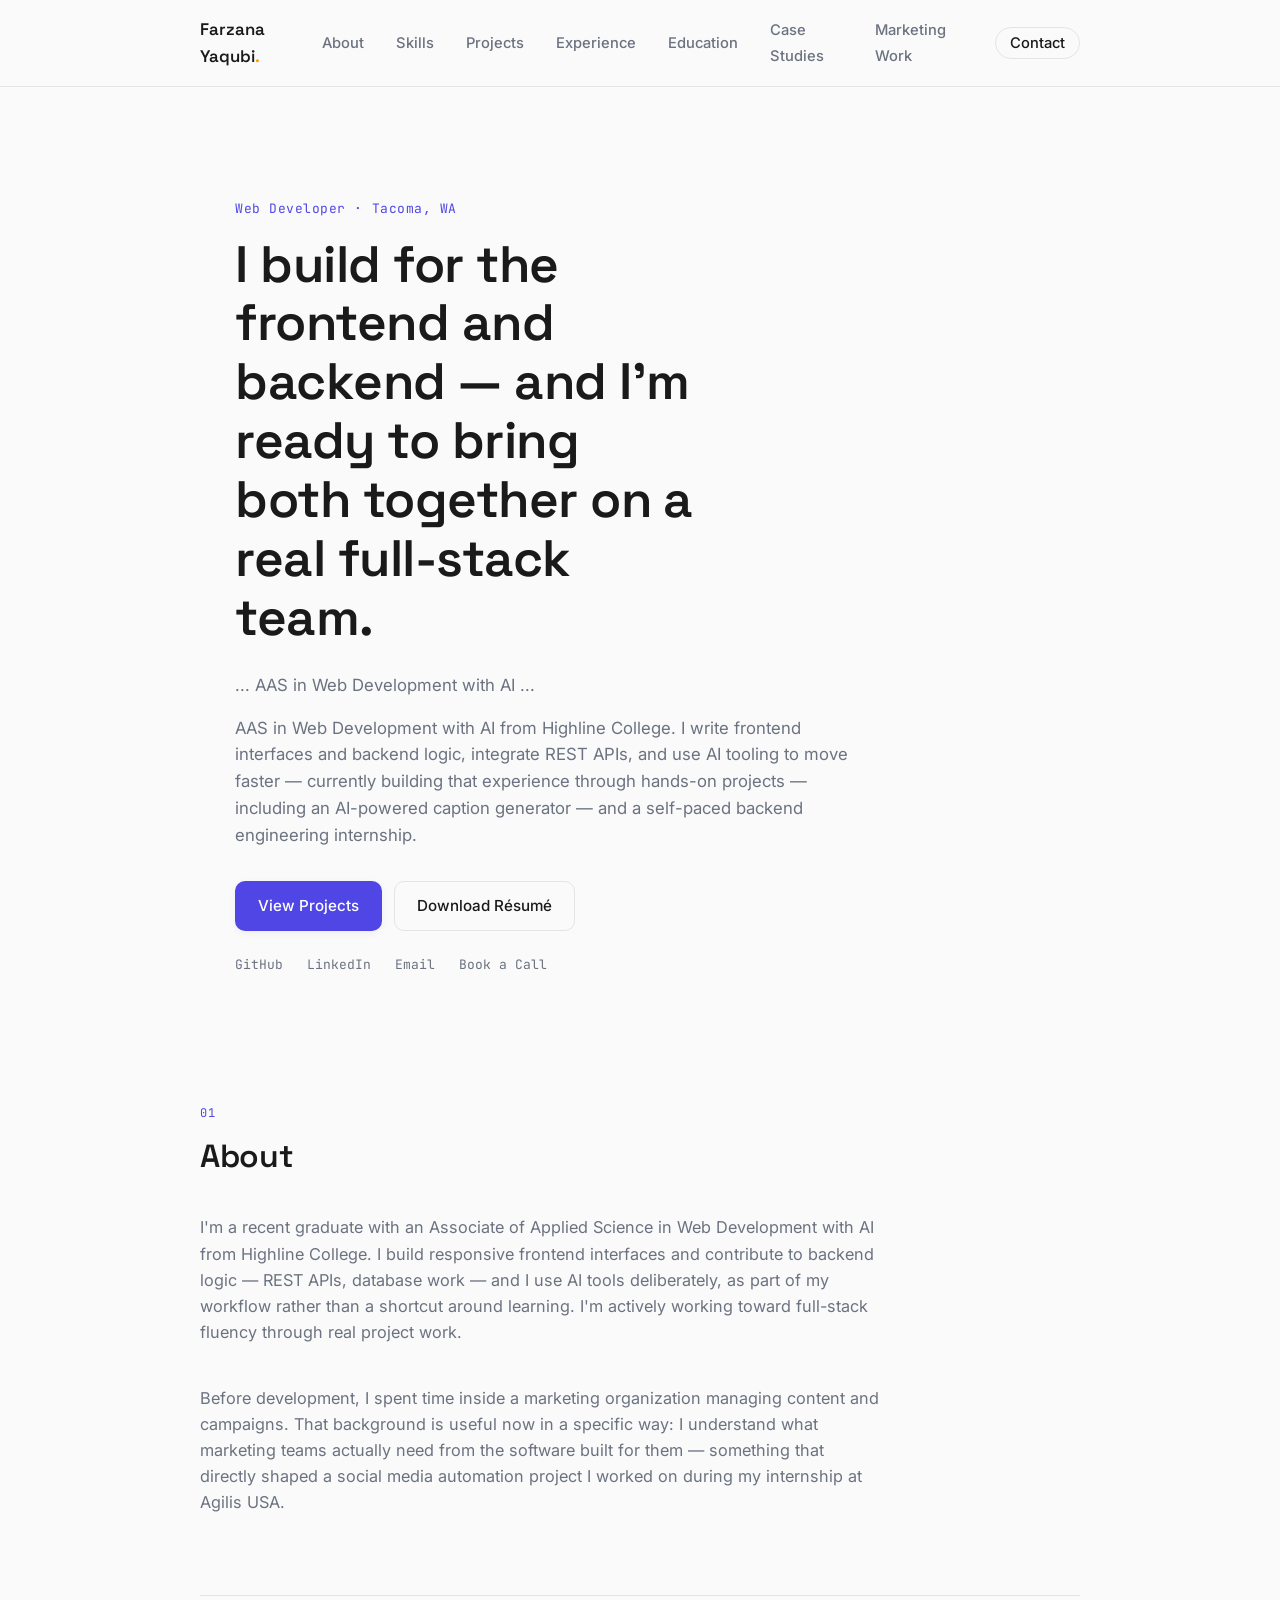
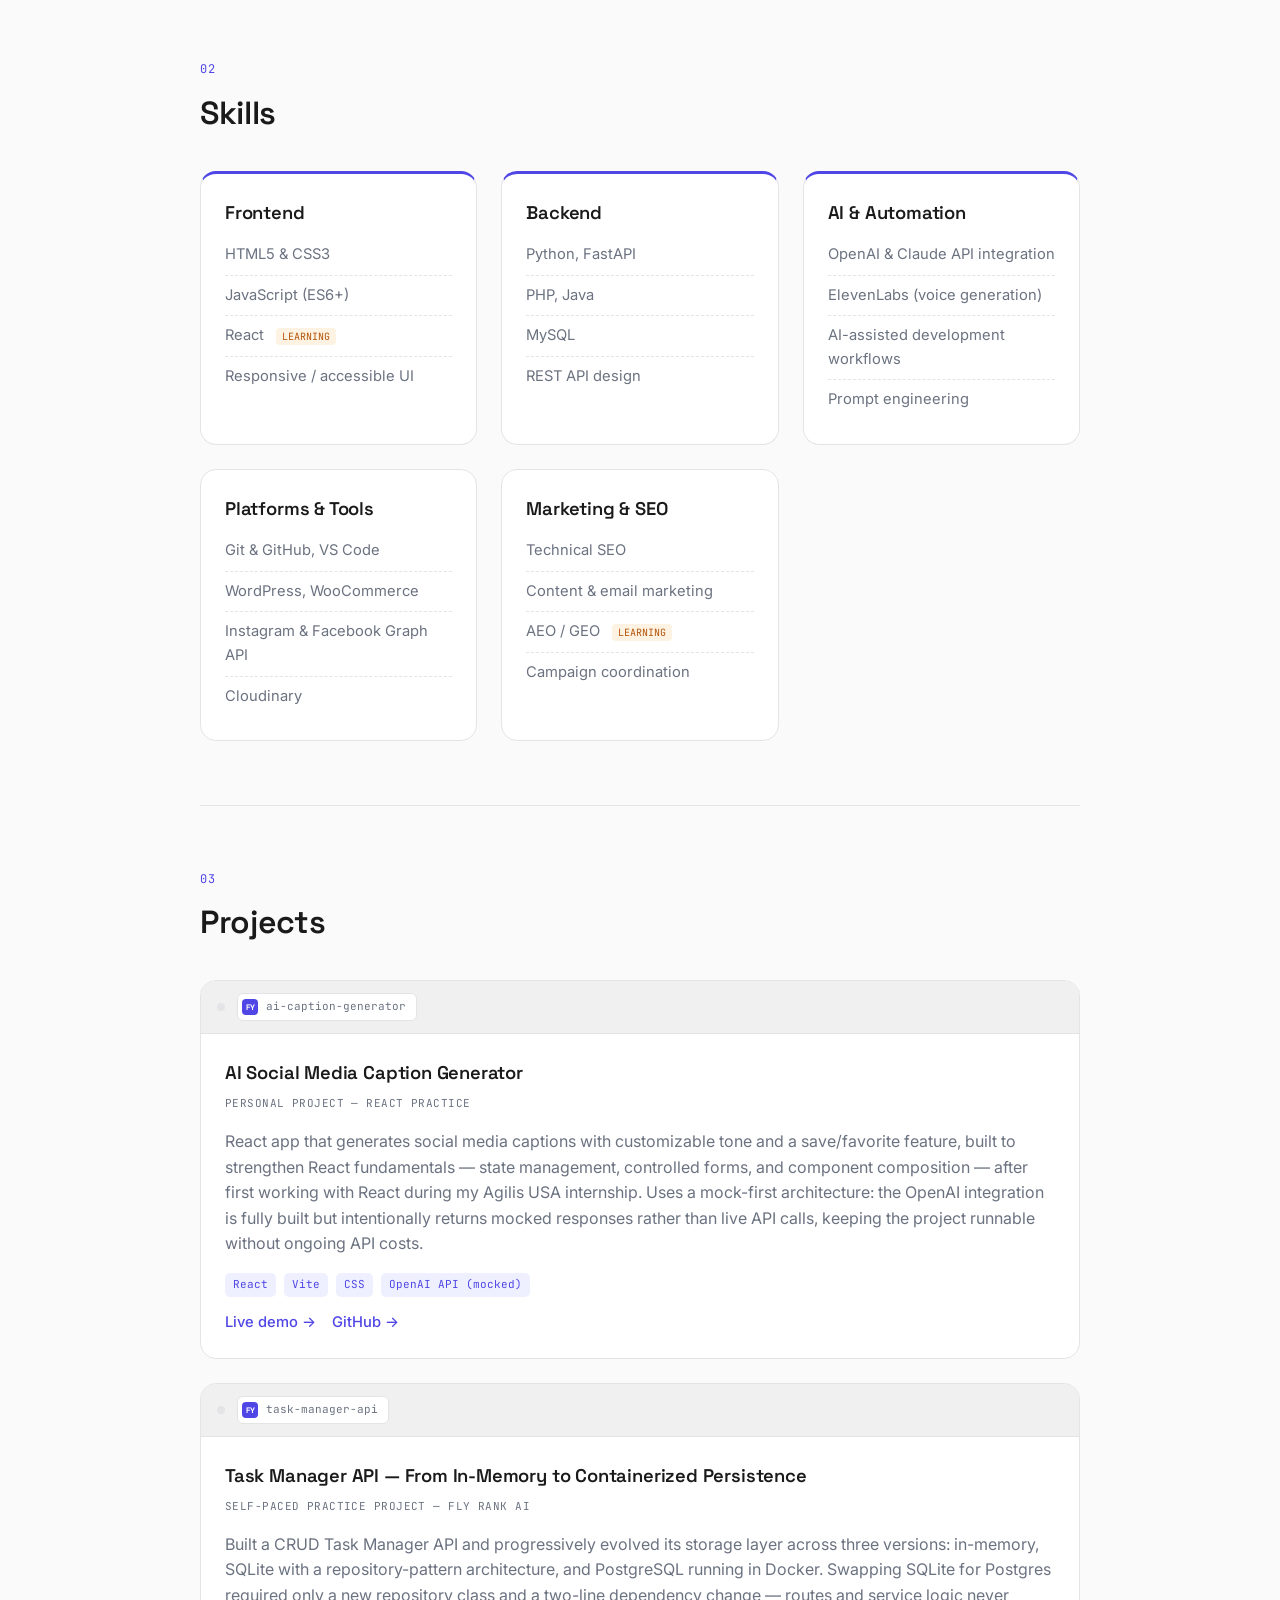
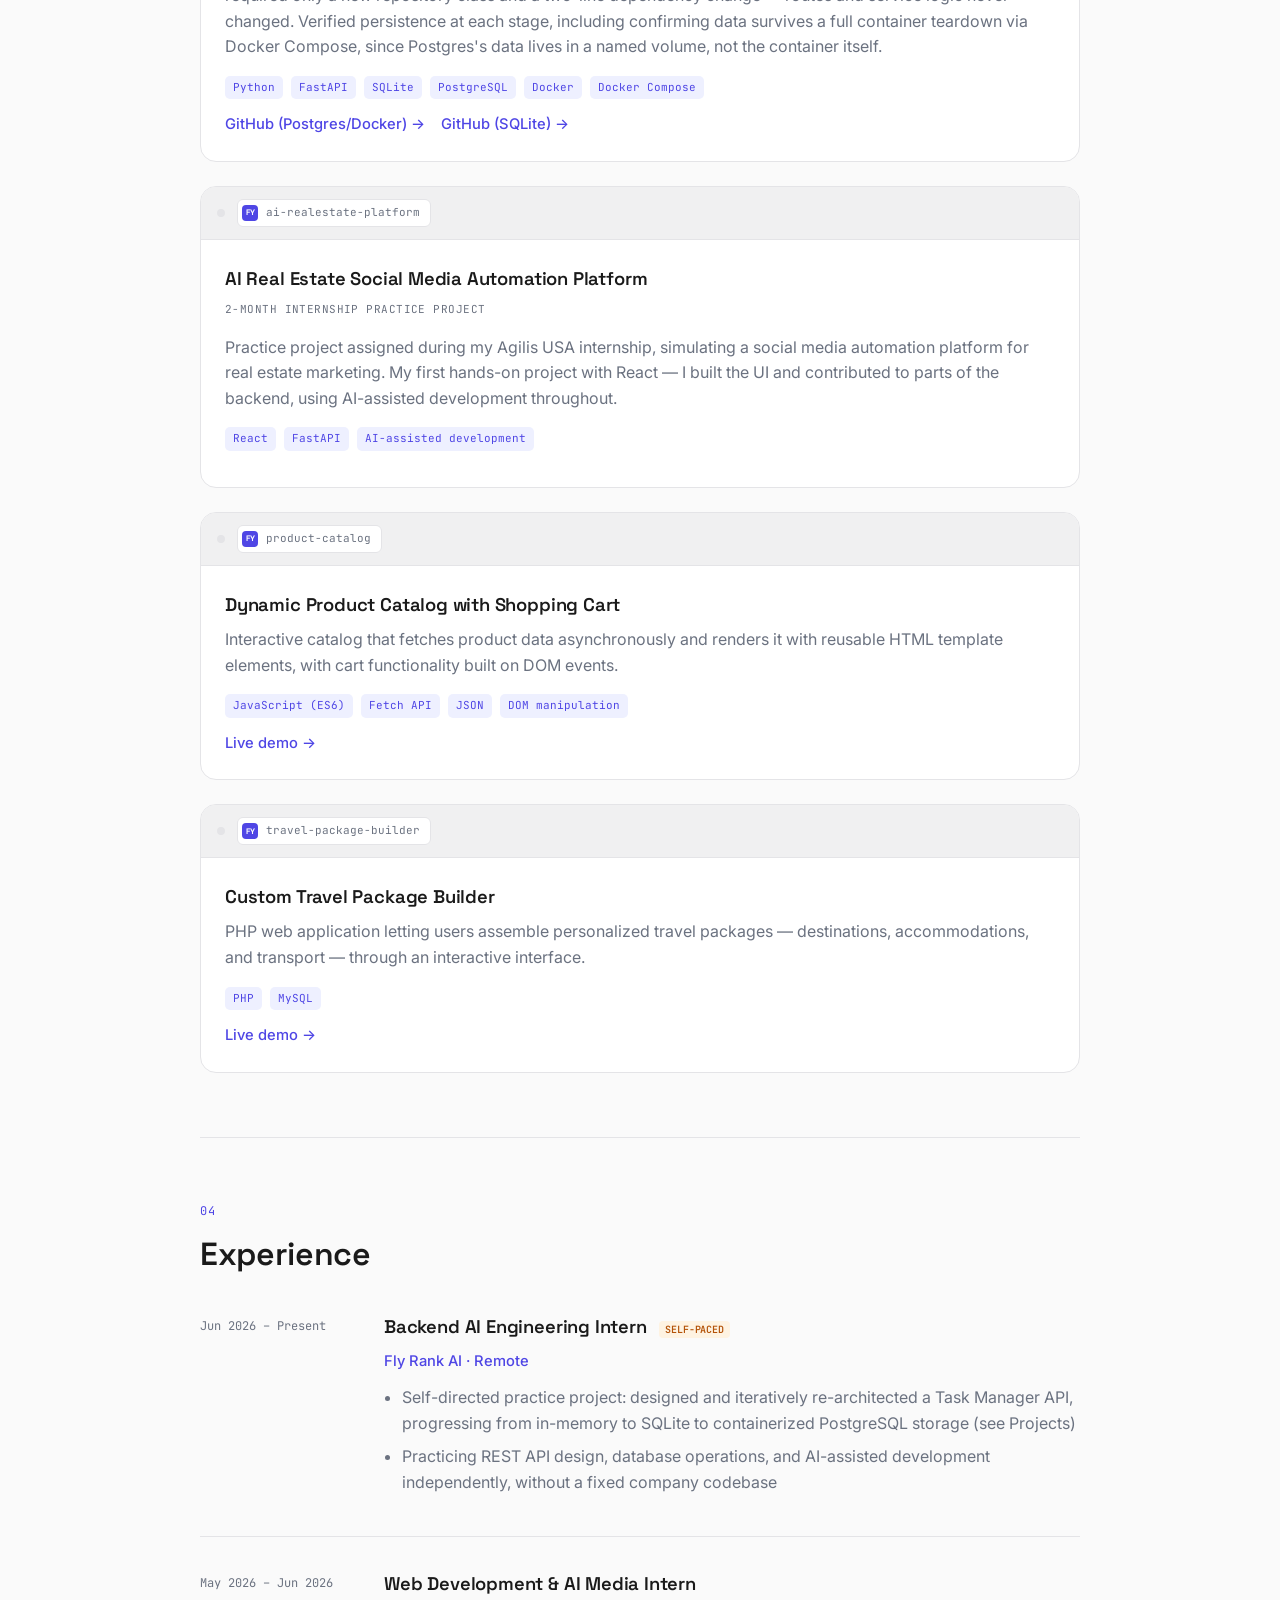
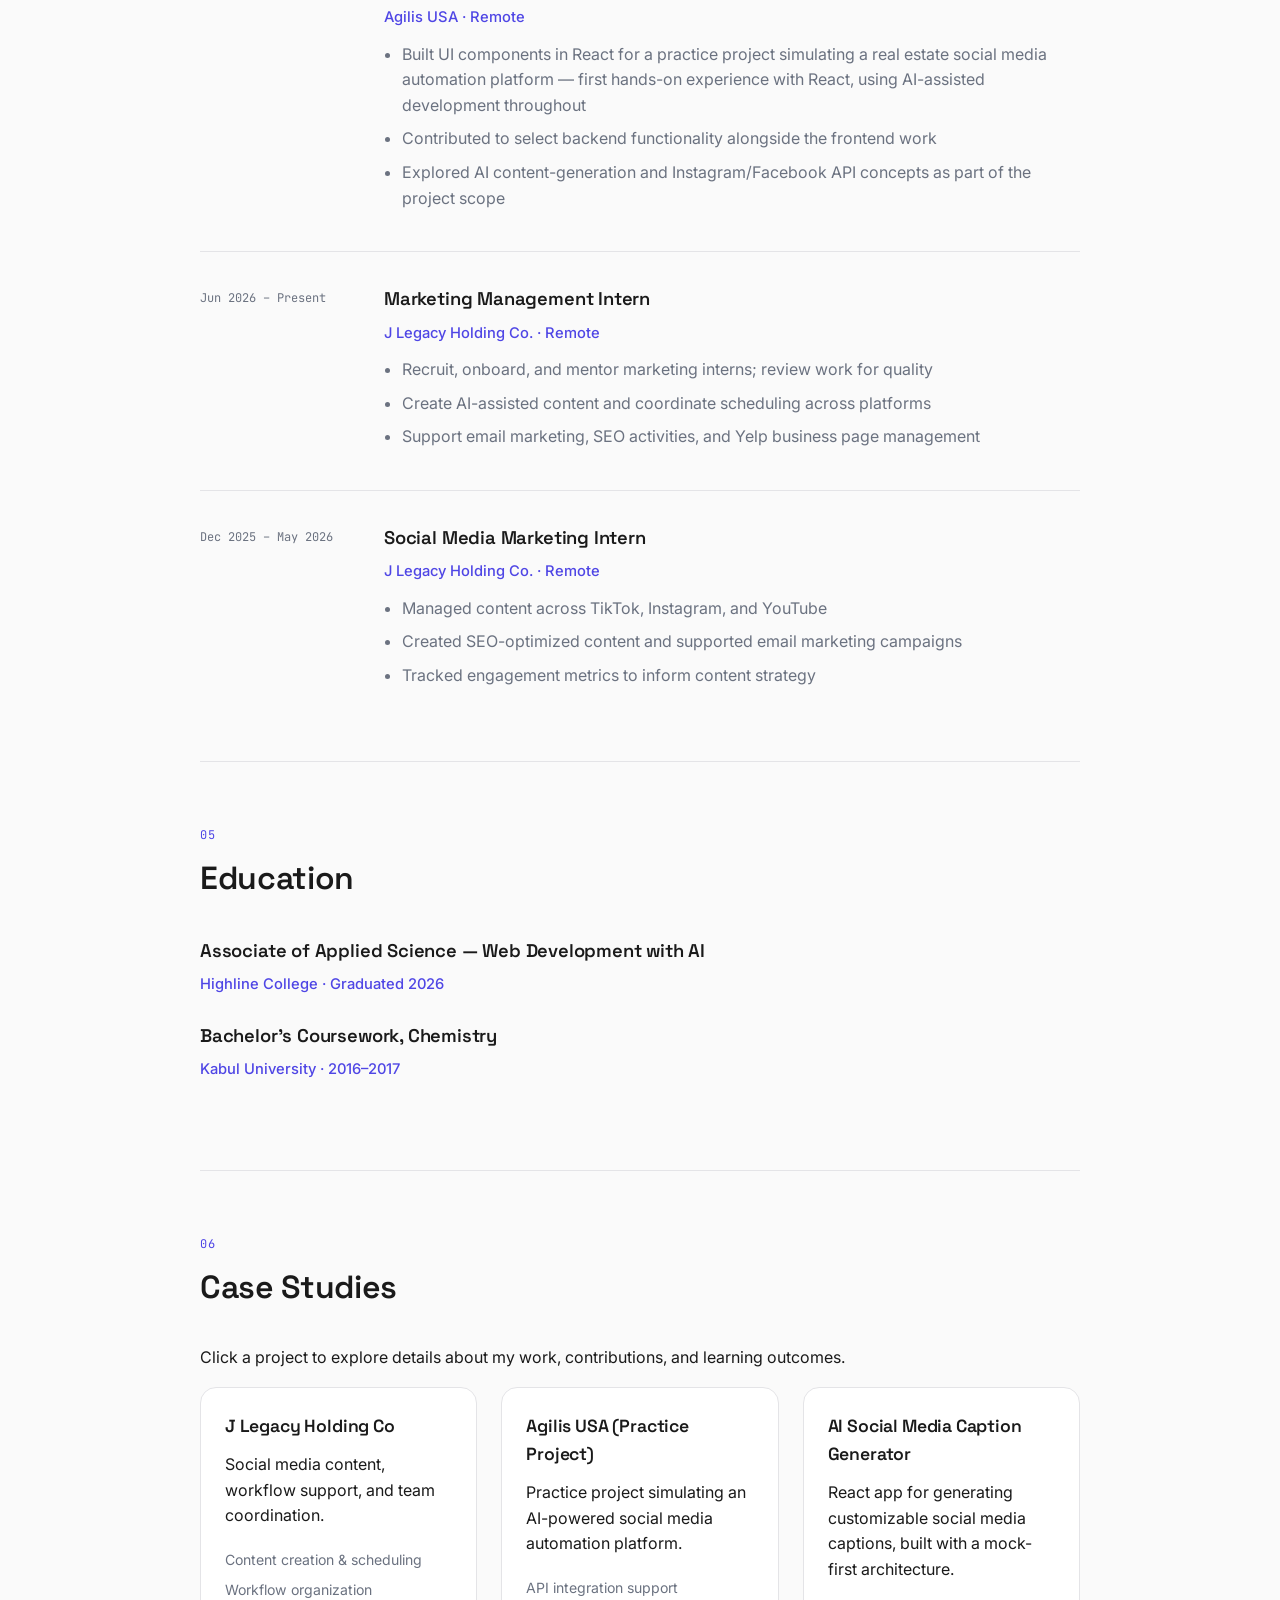
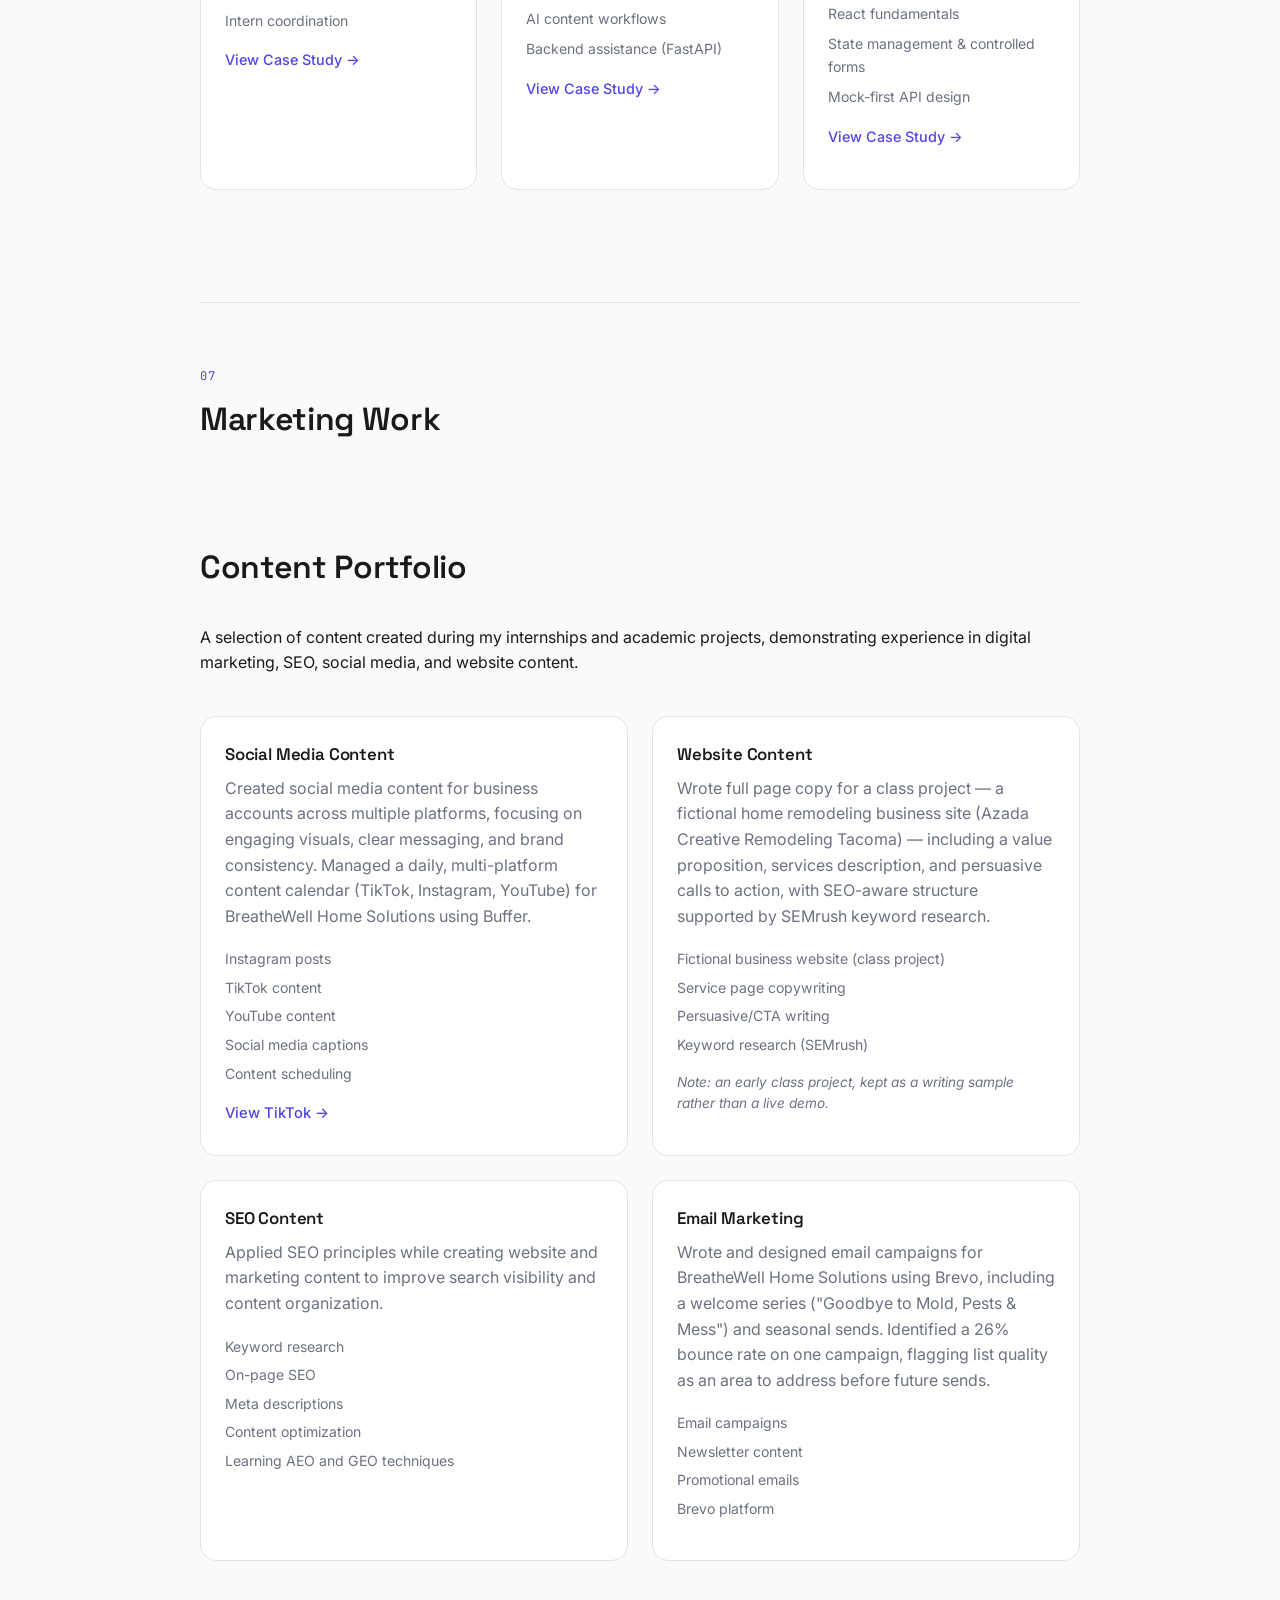
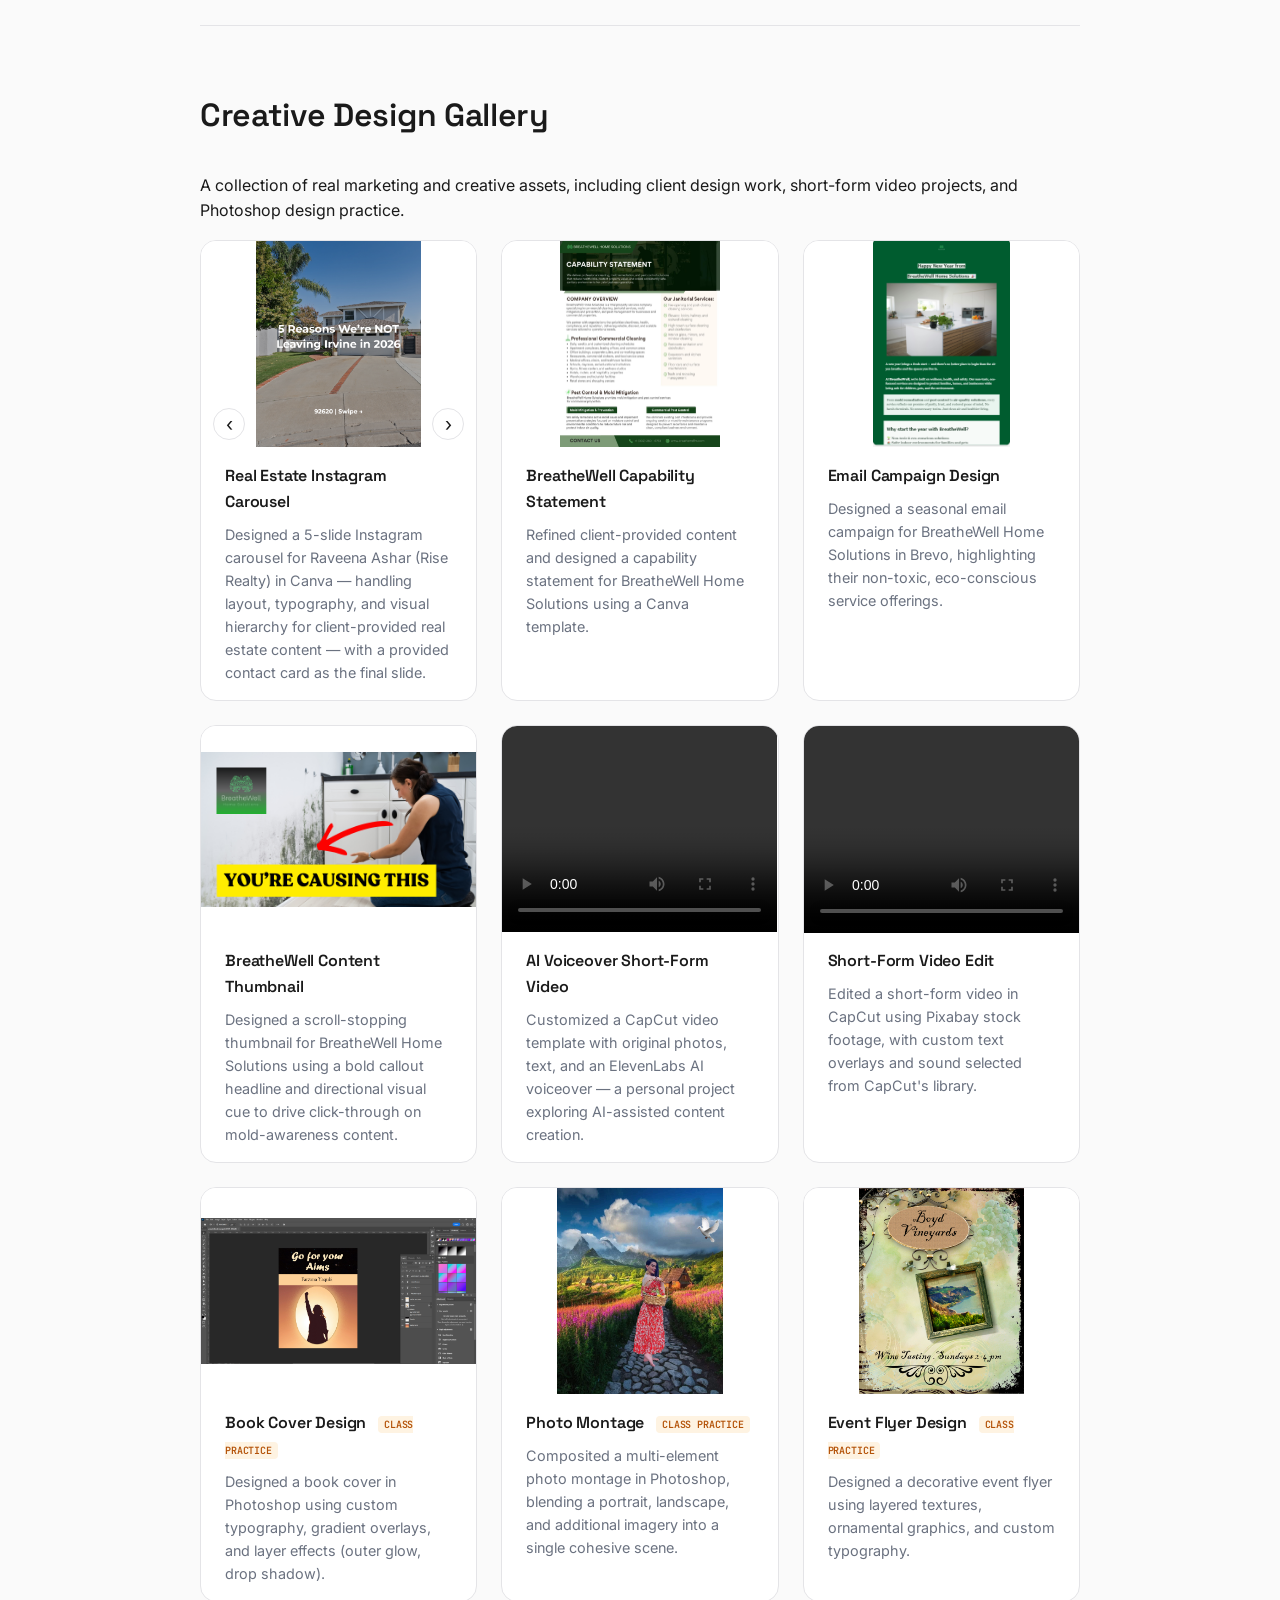
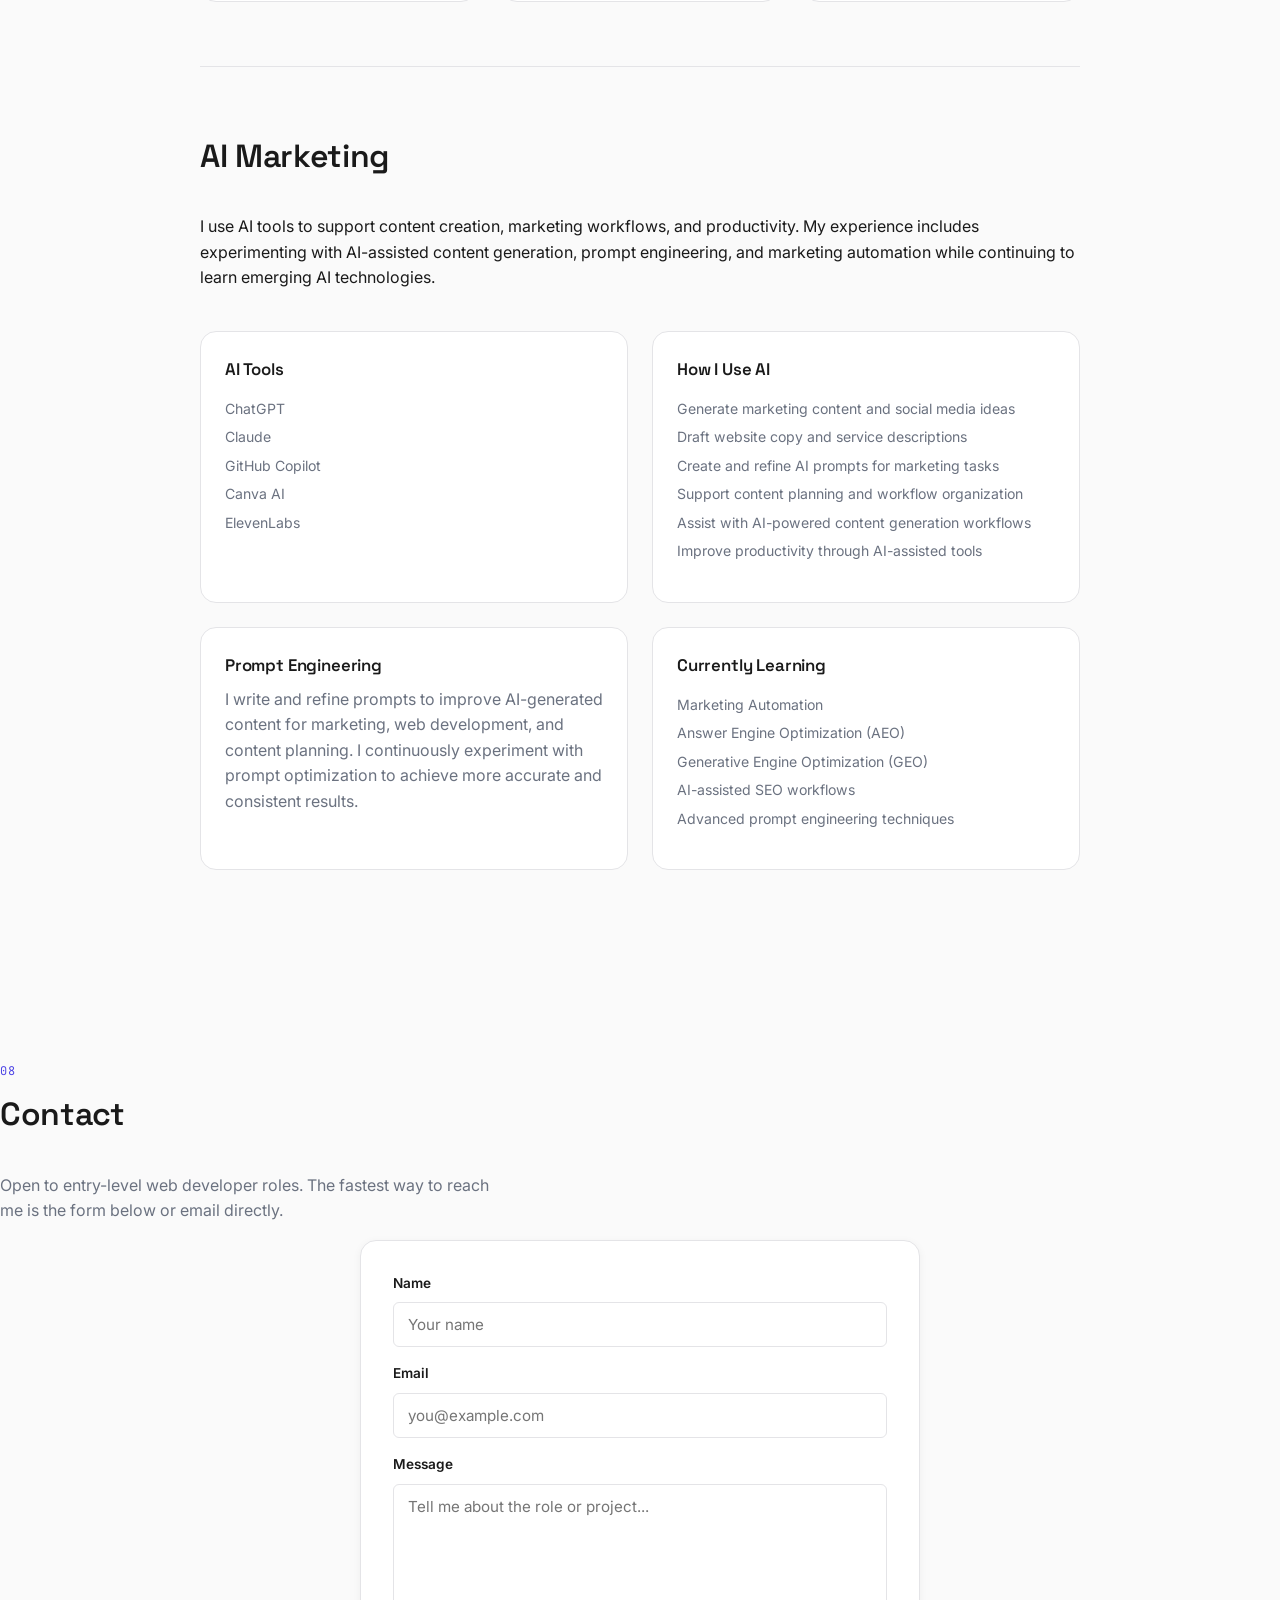
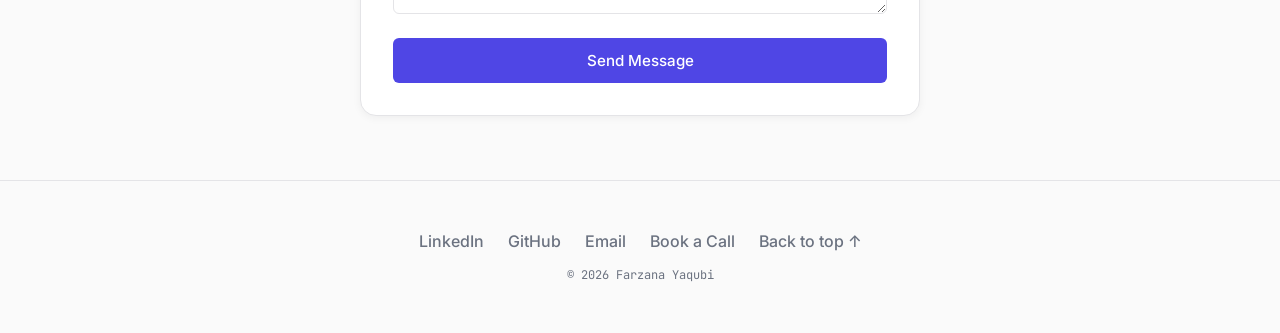
==== commit daf2d14e: "Add files via upload" ====
--- a/index.html
+++ b/index.html
@@ -8,6 +8,7 @@
 <meta property="og:title" content="Farzana Yaqubi | Web Developer" />
 <meta property="og:description" content="Full-stack web developer building AI-integrated applications. Portfolio, projects, and experience." />
 <meta property="og:type" content="website" />
+<meta property="og:image" content="https://123farzana123.github.io/Portfolio-new/og-image.png" />
 <link rel="icon" type="image/svg+xml" href="favicon.svg" />
 <title>Farzana Yaqubi | Web Developer</title>
 <link rel="preconnect" href="https://fonts.googleapis.com">
@@ -34,6 +35,8 @@
       <li><a href="#projects">Projects</a></li>
       <li><a href="#experience">Experience</a></li>
       <li><a href="#education">Education</a></li>
+      <li><a href="#case-studies">Case Studies</a></li>
+      <li><a href="#marketing-work">Marketing Work</a></li>
       <li><a href="#contact" class="nav-cta">Contact</a></li>
     </ul>
   </nav>
@@ -52,8 +55,8 @@
     <p class="hero-sub">
       AAS in Web Development with AI from Highline College. I write frontend interfaces
       and backend logic, integrate REST APIs, and use AI tooling to move faster — currently
-      building that experience across a marketing automation platform and a self-paced
-      backend engineering internship.
+      building that experience through hands-on projects — including an AI-powered
+      caption generator — and a self-paced backend engineering internship.
     </p>
     <div class="hero-actions">
       <a href="#projects" class="btn btn-primary">View Projects</a>
@@ -63,7 +66,7 @@
       <li><a href="https://github.com/123farzana123" target="_blank" rel="noopener">GitHub</a></li>
       <li><a href="https://www.linkedin.com/in/farzana-yaqubi" target="_blank" rel="noopener">LinkedIn</a></li>
       <li><a href="mailto:ff.yaqubi@gmail.com">Email</a></li>
-      <li><a href="https://calendar.app.google/w5HdpJ1DXxKYhHMy6" target="_blank" rel="noopener">Book a Call</a></li>
+	  <li><a href="https://calendar.app.google/w5HdpJ1DXxKYhHMy6" target="_blank" rel="noopener">Book a Call</a></li>
     </ul>
   </div>
 </section>
@@ -129,7 +132,7 @@
     <article class="skill-card">
       <h3>Platforms &amp; Tools</h3>
       <ul>
-        <li>GitHub, VS Code</li>
+        <li>Git &amp; GitHub, VS Code</li>
         <li>WordPress, WooCommerce</li>
         <li>Instagram &amp; Facebook Graph API</li>
         <li>Cloudinary</li>
@@ -365,8 +368,676 @@
 </section>
 
 <!-- ================= CONTACT ================= -->
+<section id="case-studies" class="section" aria-labelledby="case-title">
+  <p class="section-label">06</p>
+
+		<header>
+		<h2 id="case-title">Case Studies</h2>
+
+		<p>
+			Click a project to explore details about my work, contributions, and learning outcomes.
+		</p>
+	</header>
+
+	<nav class="case-study-grid" aria-label="Case study navigation">
+
+		<article class="case-card">
+
+			<h3>J Legacy Holding Co</h3>
+
+			<p>
+				Social media content, workflow support, and team coordination.
+			</p>
+
+			<ul>
+				<li>Content creation & scheduling</li>
+				<li>Workflow organization</li>
+				<li>Intern coordination</li>
+			</ul>
+
+			<p>
+				<a href="#case-jlegacy" class="card-link">
+					View Case Study →
+				</a>
+			</p>
+
+		</article>
+
+		<article class="case-card">
+
+			<h3>Agilis USA (Practice Project)</h3>
+
+			<p>
+				Practice project simulating an AI-powered social media automation platform.
+			</p>
+
+			<ul>
+				<li>API integration support</li>
+				<li>AI content workflows</li>
+				<li>Backend assistance (FastAPI)</li>
+			</ul>
+
+			<p>
+				<a href="#case-agilis" class="card-link">
+					View Case Study →
+				</a>
+			</p>
+
+		</article>
+
+		<article class="case-card">
+
+			<h3>AI Social Media Caption Generator</h3>
+
+			<p>
+				React app for generating customizable social media captions, built with a
+				mock-first architecture.
+			</p>
+
+			<ul>
+				<li>React fundamentals</li>
+				<li>State management &amp; controlled forms</li>
+				<li>Mock-first API design</li>
+			</ul>
+
+			<p>
+				<a href="#case-caption-generator" class="card-link">
+					View Case Study →
+				</a>
+			</p>
+
+		</article>
+
+	</nav>
+	
+
+    <!-- CASE STUDY 1 -->
+
+	<article id="case-jlegacy">
+
+        <h3>J Legacy Holding Co — Social Media & Content Operations</h3>
+
+		<h4>Background</h4>
+		<p>
+			<strong>Company:</strong> J Legacy Holding Co<br>
+			<strong>Project:</strong> BreatheWell Home Solutions (Mold, Pest Control & Cleaning Services)<br>
+			<strong>Industry:</strong> Digital Marketing / Home Services
+		</p>
+
+		<h4>Problem</h4>
+		<p>
+			The BreatheWell Home Solutions project required clear, structured, and trust-focused
+			digital content to effectively communicate services such as mold inspection,
+			pest control, and cleaning solutions.
+			The challenge was to present these services in a simple and user-friendly way
+			for a local service audience.
+		</p>
+
+		<h4>Objective</h4>
+		<p>
+			To structure service content in a clear and SEO-friendly format that improves readability,
+			user trust, and overall digital presentation within the J Legacy Holding Co marketing system.
+		</p>
+
+		<h4>Analysis</h4>
+		<ul>
+			<li>Reviewed service categories (mold, pest control, cleaning)</li>
+			<li>Identified need for trust-building and simple messaging</li>
+			<li>Analyzed importance of SEO-friendly structure for local services</li>
+			<li>Observed user experience needs for service-based websites</li>
+		</ul>
+
+		<h4>Approach</h4>
+		<ul>
+			<li>Edited and uploaded long-form YouTube content (ambient/wellness videos) directly to the channel</li>
+			<li>Scheduled team-created short-form videos (TikTok, Instagram) using Buffer</li>
+			<li>Wrote AI-assisted captions, SEO keywords, and hashtags for scheduled posts</li>
+			<li>Drafted AI-assisted outreach message templates and prepared contact/prospect lists for outreach campaigns</li>
+			<li>Refined client-provided content and designed capability statements, email campaigns, and social assets using Canva and Brevo</li>
+		</ul>
+
+		<h4>Results</h4>
+		<ul>
+			<li>Improved clarity of service presentation</li>
+			<li>More structured and readable content layout</li>
+			<li>Stronger foundation for SEO and user understanding</li>
+			<li>Better alignment with digital marketing standards</li>
+		</ul>
+
+		<h4>Conclusion</h4>
+		<p>
+			This project demonstrates the ability to structure and optimize digital content
+			for service-based businesses within a marketing organization.
+			It highlights skills in content organization, SEO awareness, and user-focused communication.
+		</p>
+
+		<h4>Key Lessons Learned</h4>
+		<ul>
+			<li>Clear structure improves customer trust</li>
+			<li>Simple messaging is essential for service businesses</li>
+			<li>SEO-friendly content improves visibility</li>
+			<li>Good content design supports business credibility</li>
+		</ul>
+
+	</article>
+
+	<!-- CASE STUDY 2 -->
+	<article id="case-agilis">
+
+		<h3>Agilis USA — AI Social Media Automation Platform (Practice Project)</h3>
+
+		<h4>Background</h4>
+		<p>
+			<strong>Company:</strong> Agilis USA<br>
+			<strong>Role:</strong> Web Development & AI Media Intern<br>
+			<strong>Project Type:</strong> Internship practice project simulating a real estate marketing automation platform
+		</p>
+
+		<h4>Project Status</h4>
+		<p>
+			This was a training/practice project assigned during my internship — not a live system deployed
+			for a real client. It simulated the kind of social media automation platform a real estate
+			marketing business might use, giving me hands-on experience with the full build process.
+		</p>
+
+		<h4>Problem</h4>
+		<p>
+			The practice scenario simulated a common real estate marketing need: reducing manual effort
+			in social media publishing by streamlining content creation, media generation, and publishing workflows.
+		</p>
+
+		<h4>Objective</h4>
+		<p>
+			To practice building an AI-powered system that assists with content creation,
+			media processing, and automated social media publishing, as a hands-on learning exercise.
+		</p>
+
+		<h4>My Contribution</h4>
+		<ul>
+			<li>Assisting with backend API development using FastAPI</li>
+			<li>Supporting integration of AI tools for content generation</li>
+			<li>Working on automation flow design for marketing tasks</li>
+			<li>Assisting with web and landing page improvements</li>
+			<li>Learning and applying API-based workflow systems</li>
+		</ul>
+
+		<h4>Technologies & Tools</h4>
+		<ul>
+			<li>Python</li>
+			<li>FastAPI</li>
+			<li>React</li>
+			<li>REST APIs</li>
+			<li>Claude API</li>
+			<li>ElevenLabs API</li>
+			<li>Instagram / Facebook APIs</li>
+		</ul>
+
+		<h4>Current Status</h4>
+		<p>
+			This was a defined-scope practice project completed during the internship period —
+			it was not carried forward as an ongoing or deployed system afterward.
+		</p>
+
+		<h4>Key Learning Outcomes</h4>
+		<ul>
+			<li>Understanding real-world API integration workflows</li>
+			<li>Learning AI-assisted content generation systems</li>
+			<li>Working with automation pipelines</li>
+			<li>Improving backend development skills in a practical environment</li>
+		</ul>
+
+	</article>
+
+	<!-- CASE STUDY 3 -->
+	<article id="case-caption-generator">
+
+		<h3>AI Social Media Caption Generator</h3>
+
+		<h4>Background</h4>
+		<p>
+			<strong>Type:</strong> Personal project<br>
+			<strong>Purpose:</strong> React practice, built after first hands-on React experience during my Agilis USA internship<br>
+			<strong>Status:</strong> Complete and deployed
+		</p>
+
+		<h4>Problem</h4>
+		<p>
+			Creating social media captions manually is repetitive and time-consuming, and I wanted
+			hands-on practice with React fundamentals beyond what I'd learned during my internship —
+			specifically state management, controlled forms, and component composition.
+		</p>
+
+		<h4>Objective</h4>
+		<p>
+			Build a React app that generates social media captions with customizable tone, and includes
+			a save/favorite feature — while keeping the project fully runnable without ongoing API costs.
+		</p>
+
+		<h4>Approach</h4>
+		<ul>
+			<li>Designed a mock-first architecture: the OpenAI integration is fully built, but intentionally returns mocked responses rather than live API calls</li>
+			<li>Built controlled form components to capture tone and content preferences</li>
+			<li>Implemented state management for saving and favoriting generated captions</li>
+			<li>Structured components for reusability and clarity</li>
+		</ul>
+
+		<h4>Technologies & Tools</h4>
+		<ul>
+			<li>React</li>
+			<li>Vite</li>
+			<li>CSS</li>
+			<li>OpenAI API (mocked)</li>
+		</ul>
+
+		<h4>Results</h4>
+		<ul>
+			<li>Fully functional, deployed React app with no ongoing API cost</li>
+			<li>Strengthened core React skills first introduced during my Agilis internship</li>
+			<li>Demonstrated ability to design around real-world constraints (cost, API limits) with a mock-first approach</li>
+		</ul>
+
+		<h4>Key Lessons Learned</h4>
+		<ul>
+			<li>Mocking external APIs is a practical way to build and demo a project without recurring cost</li>
+			<li>Controlled forms and state management are foundational to interactive React apps</li>
+			<li>Component composition makes a project easier to extend later</li>
+		</ul>
+
+	</article>
+
+</section>
+
+<section id="marketing-work" class="section" aria-labelledby="marketing-work-title">
+  <p class="section-label">07</p>
+  <h2 id="marketing-work-title">Marketing Work</h2>
+<section id="content-portfolio" class="section" aria-labelledby="content-title">
+
+	<header>
+		<h2 id="content-title">Content Portfolio</h2>
+
+		<p>
+			A selection of content created during my internships and academic projects,
+			demonstrating experience in digital marketing, SEO, social media, and website content.
+		</p>
+	</header>
+
+	<article class="content-card">
+
+		<h3>Social Media Content</h3>
+
+		<p>
+			Created social media content for business accounts across multiple platforms,
+			focusing on engaging visuals, clear messaging, and brand consistency. Managed a
+			daily, multi-platform content calendar (TikTok, Instagram, YouTube) for BreatheWell
+			Home Solutions using Buffer.
+		</p>
+
+		<ul>
+			<li>Instagram posts</li>
+			<li>TikTok content</li>
+			<li>YouTube content</li>
+			<li>Social media captions</li>
+			<li>Content scheduling</li>
+		</ul>
+
+		<a class="project-link" href="https://www.tiktok.com/@breathewellhs" target="_blank" rel="noopener">View TikTok →</a>
+
+	</article>
+
+	<article class="content-card">
+
+		<h3>Website Content</h3>
+
+		<p>
+			Wrote full page copy for a class project — a fictional home remodeling business
+			site (Azada Creative Remodeling Tacoma) — including a value proposition, services
+			description, and persuasive calls to action, with SEO-aware structure supported
+			by SEMrush keyword research.
+		</p>
+
+		<ul>
+			<li>Fictional business website (class project)</li>
+			<li>Service page copywriting</li>
+			<li>Persuasive/CTA writing</li>
+			<li>Keyword research (SEMrush)</li>
+		</ul>
+
+		<p style="font-size: 0.85rem; color: var(--muted);">
+			<em>Note: an early class project, kept as a writing sample rather than a live demo.</em>
+		</p>
+
+	</article>
+
+	<article class="content-card">
+
+		<h3>SEO Content</h3>
+
+		<p>
+			Applied SEO principles while creating website and marketing content to improve
+			search visibility and content organization.
+		</p>
+
+		<ul>
+			<li>Keyword research</li>
+			<li>On-page SEO</li>
+			<li>Meta descriptions</li>
+			<li>Content optimization</li>
+			<li>Learning AEO and GEO techniques</li>
+		</ul>
+
+	</article>
+
+	<article class="content-card">
+
+		<h3>Email Marketing</h3>
+
+		<p>
+			Wrote and designed email campaigns for BreatheWell Home Solutions using Brevo,
+			including a welcome series ("Goodbye to Mold, Pests & Mess") and seasonal sends.
+			Identified a 26% bounce rate on one campaign, flagging list quality as an area
+			to address before future sends.
+		</p>
+
+		<ul>
+			<li>Email campaigns</li>
+			<li>Newsletter content</li>
+			<li>Promotional emails</li>
+			<li>Brevo platform</li>
+		</ul>
+
+	</article>
+
+</section>
+
+<!-- ================= Creative Design Gallery ================= -->
+<section id="creative-gallery" class="section" aria-labelledby="gallery-title">
+
+	<header>
+
+		<h2 id="gallery-title">Creative Design Gallery</h2>
+
+		<p>
+			A collection of real marketing and creative assets, including client design work,
+			short-form video projects, and Photoshop design practice.
+		</p>
+
+	</header>
+
+	<section class="gallery-grid" aria-label="Creative design portfolio">
+
+		<figure class="gallery-card gallery-carousel" data-carousel>
+
+			<div class="carousel-track">
+				<img src="images/raveena-carousel-1.jpg" alt="Real estate carousel slide 1 of 6: 5 Reasons We're NOT Leaving Irvine in 2026" class="is-active">
+				<img src="images/raveena-carousel-2.png" alt="Real estate carousel slide 2 of 6: Schools = Resale Insurance">
+				<img src="images/raveena-carousel-3.png" alt="Real estate carousel slide 3 of 6: 10-Min Life vs 90-Min Commute">
+				<img src="images/raveena-carousel-4.png" alt="Real estate carousel slide 4 of 6: Your Home Can Offset Your Mortgage">
+				<img src="images/raveena-carousel-5.png" alt="Real estate carousel slide 5 of 6: Stay Where Appreciation Lives">
+				<img src="images/raveena-carousel-6.png" alt="Real estate carousel slide 6 of 6: contact card for Raveena Ashar, Rise Realty">
+			</div>
+
+			<button type="button" class="carousel-btn carousel-prev" aria-label="Previous slide">‹</button>
+			<button type="button" class="carousel-btn carousel-next" aria-label="Next slide">›</button>
+
+			<div class="carousel-dots">
+				<button type="button" class="carousel-dot is-active" aria-label="Go to slide 1"></button>
+				<button type="button" class="carousel-dot" aria-label="Go to slide 2"></button>
+				<button type="button" class="carousel-dot" aria-label="Go to slide 3"></button>
+				<button type="button" class="carousel-dot" aria-label="Go to slide 4"></button>
+				<button type="button" class="carousel-dot" aria-label="Go to slide 5"></button>
+				<button type="button" class="carousel-dot" aria-label="Go to slide 6"></button>
+			</div>
+
+			<figcaption>
+
+				<h3>Real Estate Instagram Carousel</h3>
+
+				<p>
+					Designed a 5-slide Instagram carousel for Raveena Ashar (Rise Realty) in Canva — 
+					handling layout, typography, and visual hierarchy for client-provided real estate content — 
+					with a provided contact card as the final slide.
+				</p>
+
+			</figcaption>
+
+		</figure>
+
+		<figure class="gallery-card">
+
+			<img src="images/breathewell-capability-statement-1.jpg"
+				alt="BreatheWell Home Solutions capability statement design">
+
+			<figcaption>
+
+				<h3>BreatheWell Capability Statement</h3>
+
+				<p>
+					Refined client-provided content and designed a capability statement for
+					BreatheWell Home Solutions using a Canva template.
+				</p>
+
+			</figcaption>
+
+		</figure>
+
+		<figure class="gallery-card">
+
+			<img src="images/breathewell-email-template.jpg"
+				alt="BreatheWell Home Solutions New Year email campaign design">
+
+			<figcaption>
+
+				<h3>Email Campaign Design</h3>
+
+				<p>
+					Designed a seasonal email campaign for BreatheWell Home Solutions in Brevo,
+					highlighting their non-toxic, eco-conscious service offerings.
+				</p>
+
+			</figcaption>
+
+		</figure>
+
+		<figure class="gallery-card">
+
+			<img src="images/breathewell-thumbnail.jpg"
+				alt="BreatheWell Home Solutions mold-awareness thumbnail">
+
+			<figcaption>
+
+				<h3>BreatheWell Content Thumbnail</h3>
+
+				<p>
+					Designed a scroll-stopping thumbnail for BreatheWell Home Solutions using a
+					bold callout headline and directional visual cue to drive click-through on
+					mold-awareness content.
+				</p>
+
+			</figcaption>
+
+		</figure>
+
+		<figure class="gallery-card">
+
+			<video src="videos/elevenlabs-voiceover-project.mp4" controls preload="metadata"
+				aria-label="Short-form video with ElevenLabs AI voiceover and CapCut template, personal project">
+				Your browser doesn't support embedded video.
+				<a href="videos/elevenlabs-voiceover-project.mp4">Download the video</a> to view it.
+			</video>
+
+			<figcaption>
+
+				<h3>AI Voiceover Short-Form Video</h3>
+
+				<p>
+					Customized a CapCut video template with original photos, text, and an
+					ElevenLabs AI voiceover — a personal project exploring AI-assisted content creation.
+				</p>
+
+			</figcaption>
+
+		</figure>
+
+		<figure class="gallery-card">
+
+			<video src="videos/capcut-pixabay-edit.mp4" controls preload="metadata"
+				aria-label="Short-form video edited in CapCut using Pixabay stock footage">
+				Your browser doesn't support embedded video.
+				<a href="videos/capcut-pixabay-edit.mp4">Download the video</a> to view it.
+			</video>
+
+			<figcaption>
+
+				<h3>Short-Form Video Edit</h3>
+
+				<p>
+					Edited a short-form video in CapCut using Pixabay stock footage, with custom
+					text overlays and sound selected from CapCut's library.
+				</p>
+
+			</figcaption>
+
+		</figure>
+
+		<figure class="gallery-card">
+
+			<img src="images/book-cover-design.png"
+				alt="Book cover design in Photoshop">
+
+			<figcaption>
+
+				<h3>Book Cover Design <span class="tag">Class Practice</span></h3>
+
+				<p>
+					Designed a book cover in Photoshop using custom typography, gradient
+					overlays, and layer effects (outer glow, drop shadow).
+				</p>
+
+			</figcaption>
+
+		</figure>
+
+		<figure class="gallery-card">
+
+			<img src="images/photo-montage.jpg"
+				alt="Composited photo montage created in Photoshop">
+
+			<figcaption>
+
+				<h3>Photo Montage <span class="tag">Class Practice</span></h3>
+
+				<p>
+					Composited a multi-element photo montage in Photoshop, blending a
+					portrait, landscape, and additional imagery into a single cohesive scene.
+				</p>
+
+			</figcaption>
+
+		</figure>
+
+		<figure class="gallery-card">
+
+			<img src="images/vineyard-flyer.png"
+				alt="Boyd Vineyards wine tasting event flyer">
+
+			<figcaption>
+
+				<h3>Event Flyer Design <span class="tag">Class Practice</span></h3>
+
+				<p>
+					Designed a decorative event flyer using layered textures, ornamental
+					graphics, and custom typography.
+				</p>
+
+			</figcaption>
+
+		</figure>
+
+	</section>
+
+</section>
+
+<!-- ================= AI Marketing ================= -->
+<section id="ai-marketing" class="section" aria-labelledby="ai-marketing-title">
+
+	<header>
+
+		<h2 id="ai-marketing-title">AI Marketing</h2>
+
+		<p>
+			I use AI tools to support content creation, marketing workflows,
+			and productivity. My experience includes experimenting with AI-assisted
+			content generation, prompt engineering, and marketing automation while
+			continuing to learn emerging AI technologies.
+		</p>
+
+	</header>
+
+	<article>
+
+		<h3>AI Tools</h3>
+
+		<ul>
+			<li>ChatGPT</li>
+			<li>Claude</li>
+			<li>GitHub Copilot</li>
+			<li>Canva AI</li>
+			<li>ElevenLabs</li>
+		</ul>
+
+	</article>
+
+	<article>
+
+		<h3>How I Use AI</h3>
+
+		<ul>
+			<li>Generate marketing content and social media ideas</li>
+			<li>Draft website copy and service descriptions</li>
+			<li>Create and refine AI prompts for marketing tasks</li>
+			<li>Support content planning and workflow organization</li>
+			<li>Assist with AI-powered content generation workflows</li>
+			<li>Improve productivity through AI-assisted tools</li>
+		</ul>
+
+	</article>
+
+	<article>
+
+		<h3>Prompt Engineering</h3>
+
+		<p>
+			I write and refine prompts to improve AI-generated content for
+			marketing, web development, and content planning. I continuously
+			experiment with prompt optimization to achieve more accurate and
+			consistent results.
+		</p>
+
+	</article>
+
+	<article>
+
+		<h3>Currently Learning</h3>
+
+		<ul>
+			<li>Marketing Automation</li>
+			<li>Answer Engine Optimization (AEO)</li>
+			<li>Generative Engine Optimization (GEO)</li>
+			<li>AI-assisted SEO workflows</li>
+			<li>Advanced prompt engineering techniques</li>
+		</ul>
+
+	</article>
+
+</section>
+
+</section>
+
+</main>
+
+
 <section id="contact" class="section section-contact">
-  <p class="section-label">06</p>
+  <p class="section-label">08</p>
   <h2>Contact</h2>
   <p class="contact-lede">Open to entry-level web developer roles. The fastest way to reach me is the form below or email directly.</p>
 
@@ -399,12 +1070,15 @@
     <a href="https://www.linkedin.com/in/farzana-yaqubi" target="_blank" rel="noopener noreferrer">LinkedIn</a>
     <a href="https://github.com/123farzana123" target="_blank" rel="noopener noreferrer">GitHub</a>
     <a href="mailto:ff.yaqubi@gmail.com">Email</a>
-    <a href="https://calendar.app.google/w5HdpJ1DXxKYhHMy6" target="_blank" rel="noopener noreferrer">Book a Call</a>
+	<a href="https://calendar.app.google/w5HdpJ1DXxKYhHMy6" target="_blank" rel="noopener noreferrer">Book a Call</a>
     <a href="#top">Back to top ↑</a>
   </nav>
   <p>© 2026 Farzana Yaqubi</p>
 </footer>
 
 <script src="script.js"></script>
+
+<!-- Cloudflare Web Analytics -->
+<script type='module' src='https://static.cloudflareinsights.com/beacon.min.js' data-cf-beacon='{"token": "234e36f2ef684aa1b1906a9c1b3b0553"}'></script><!-- End Cloudflare Web Analytics -->
 </body>
 </html>
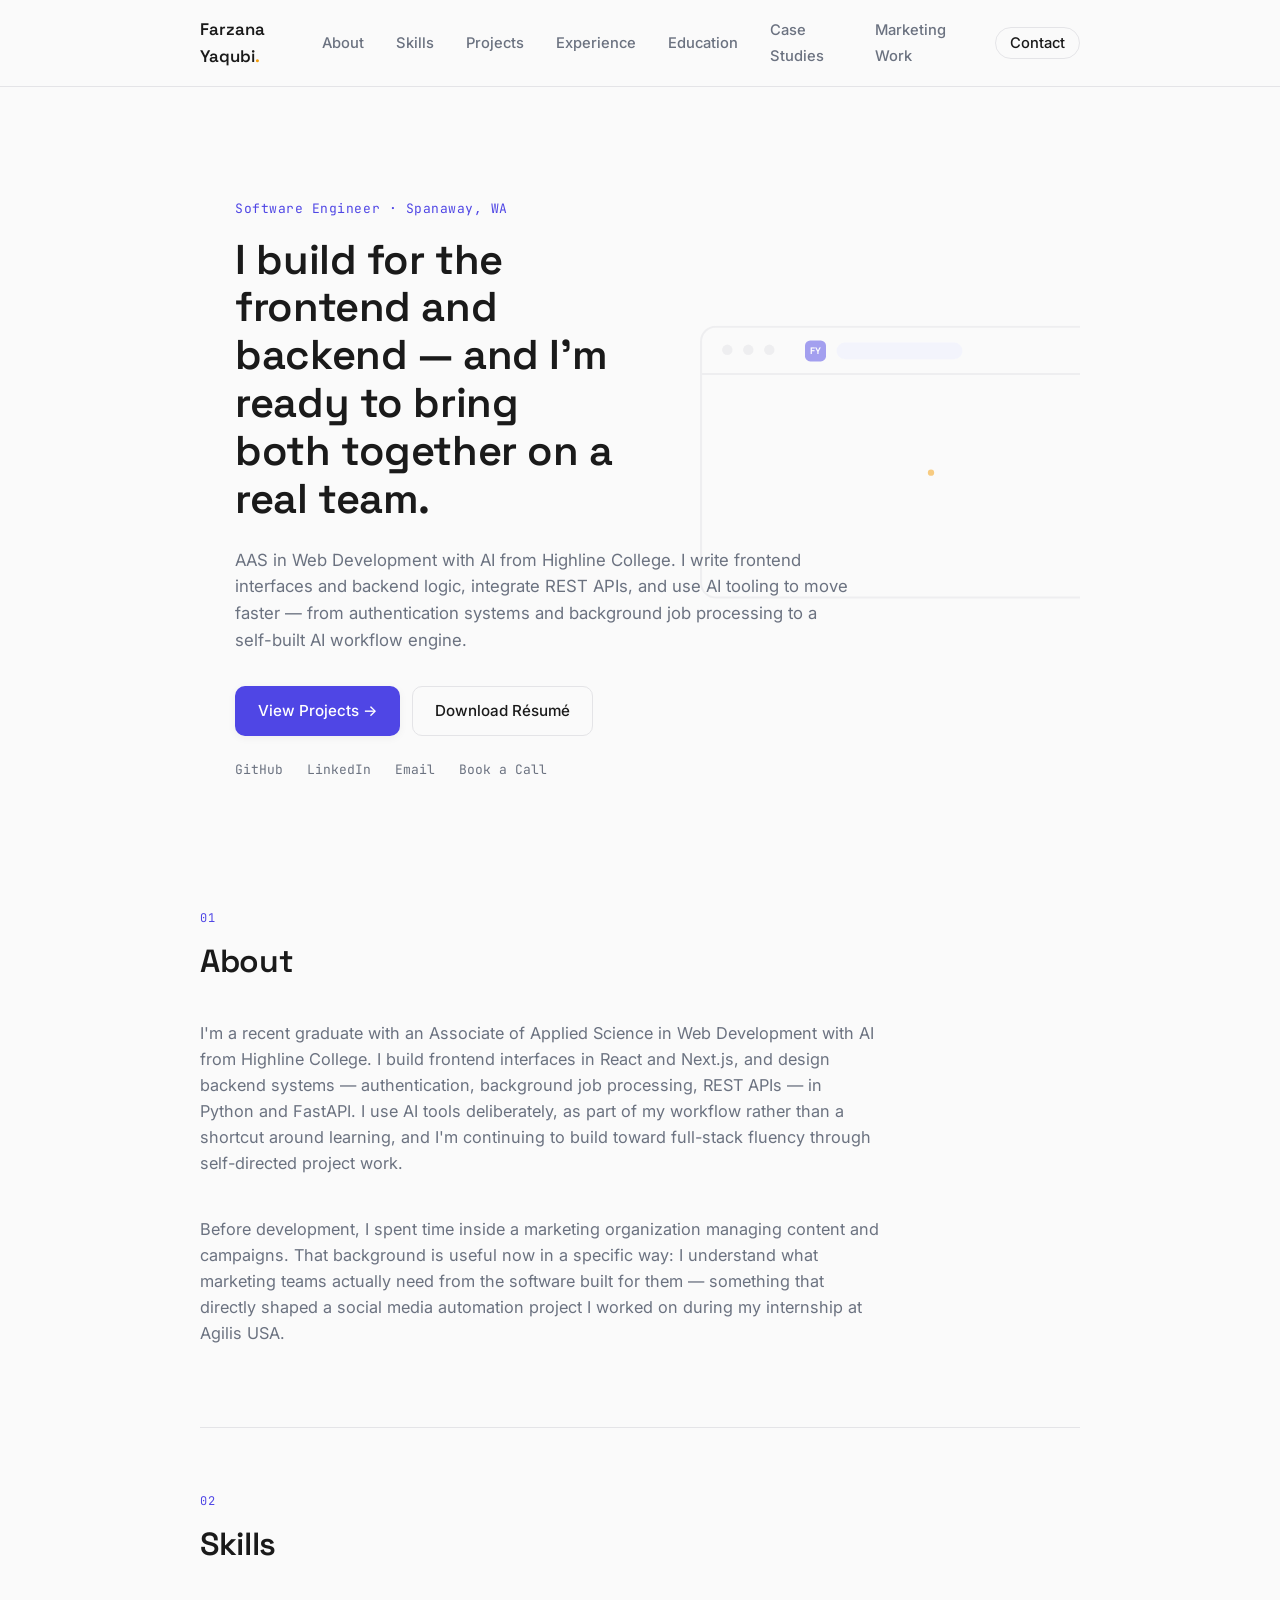
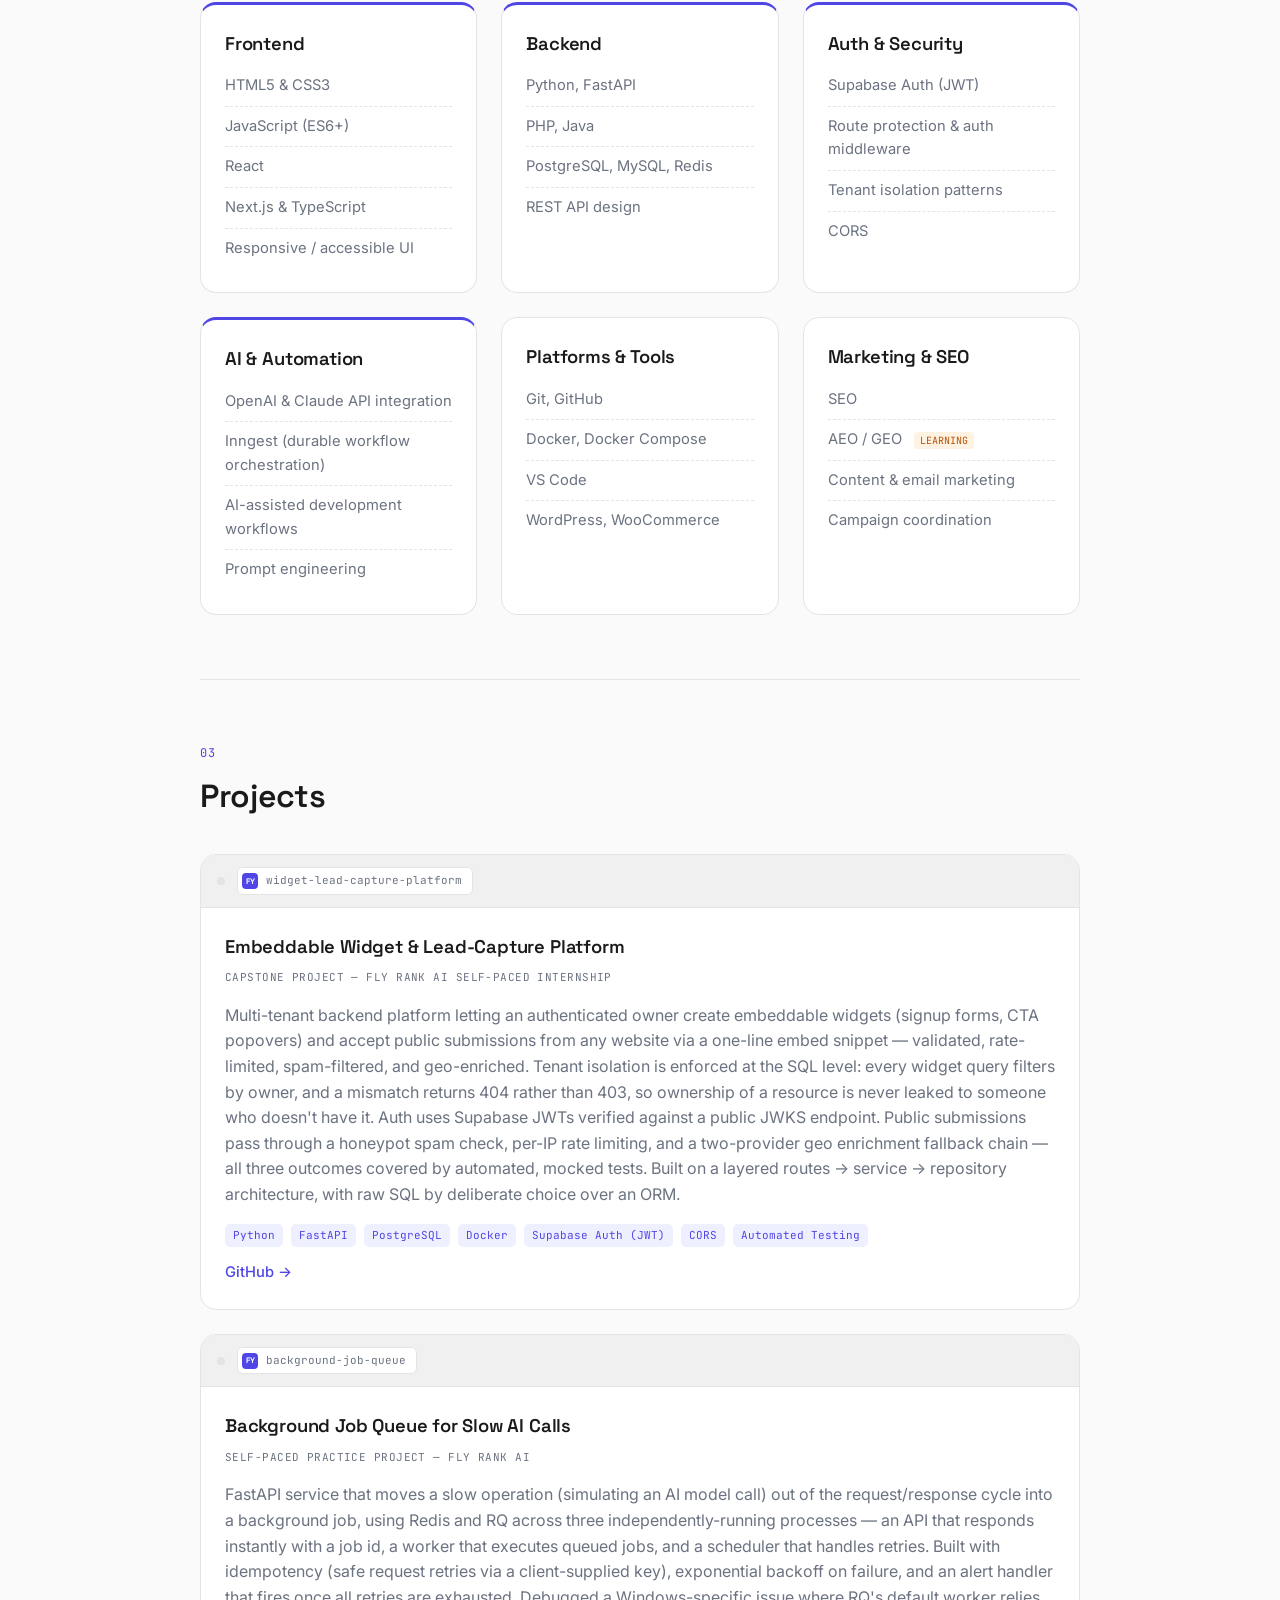
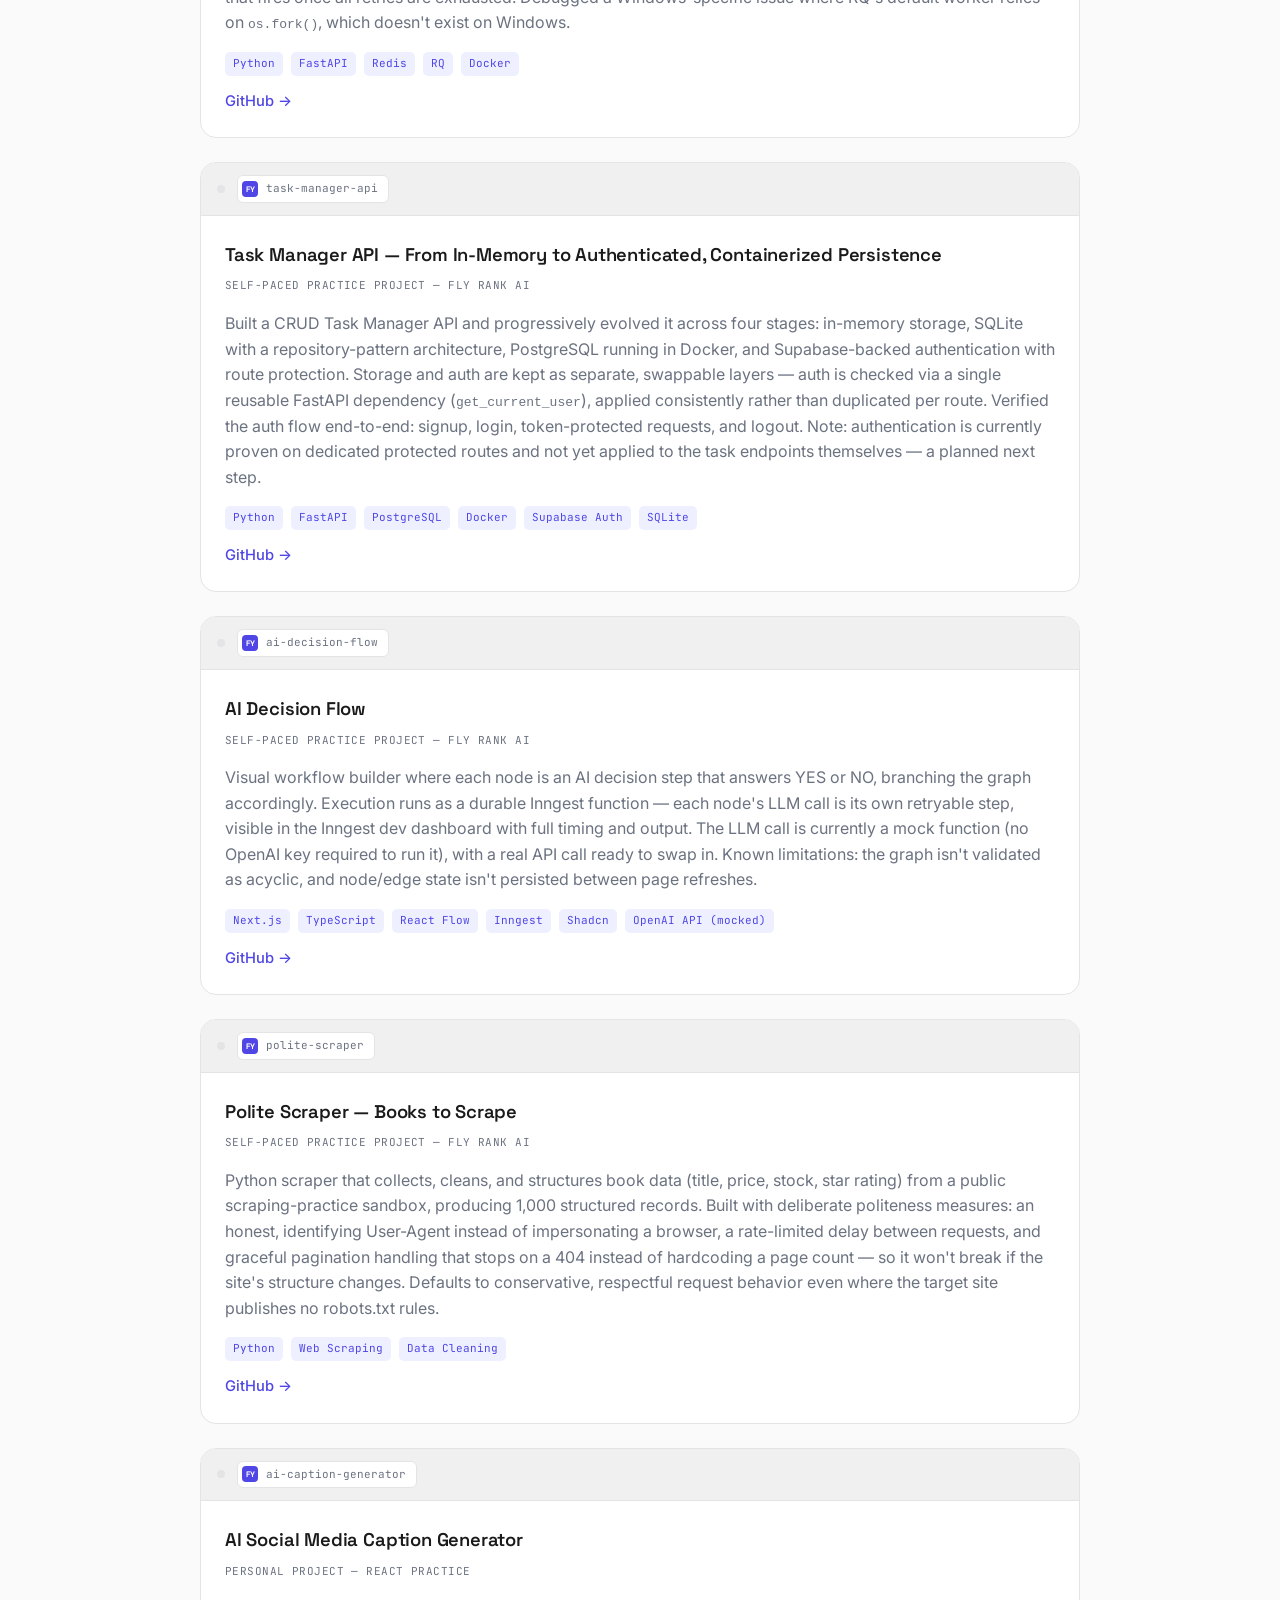
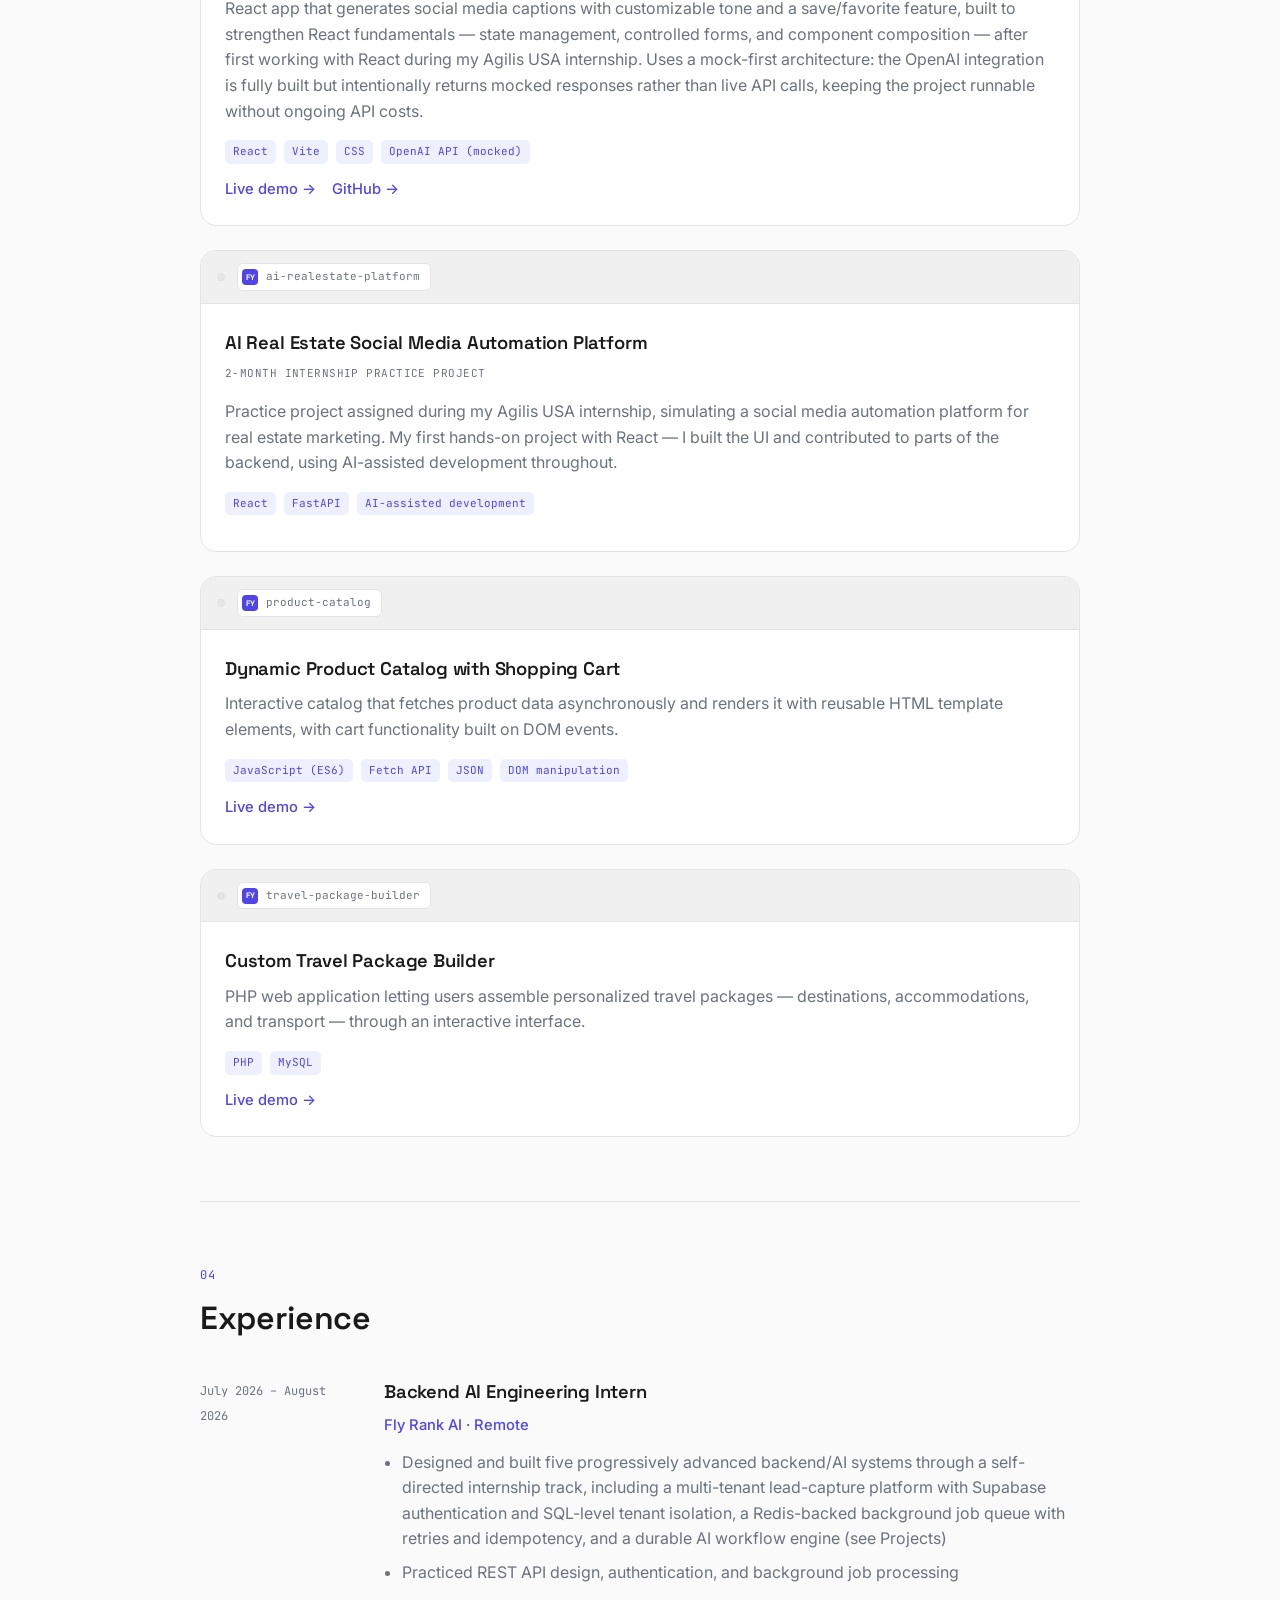
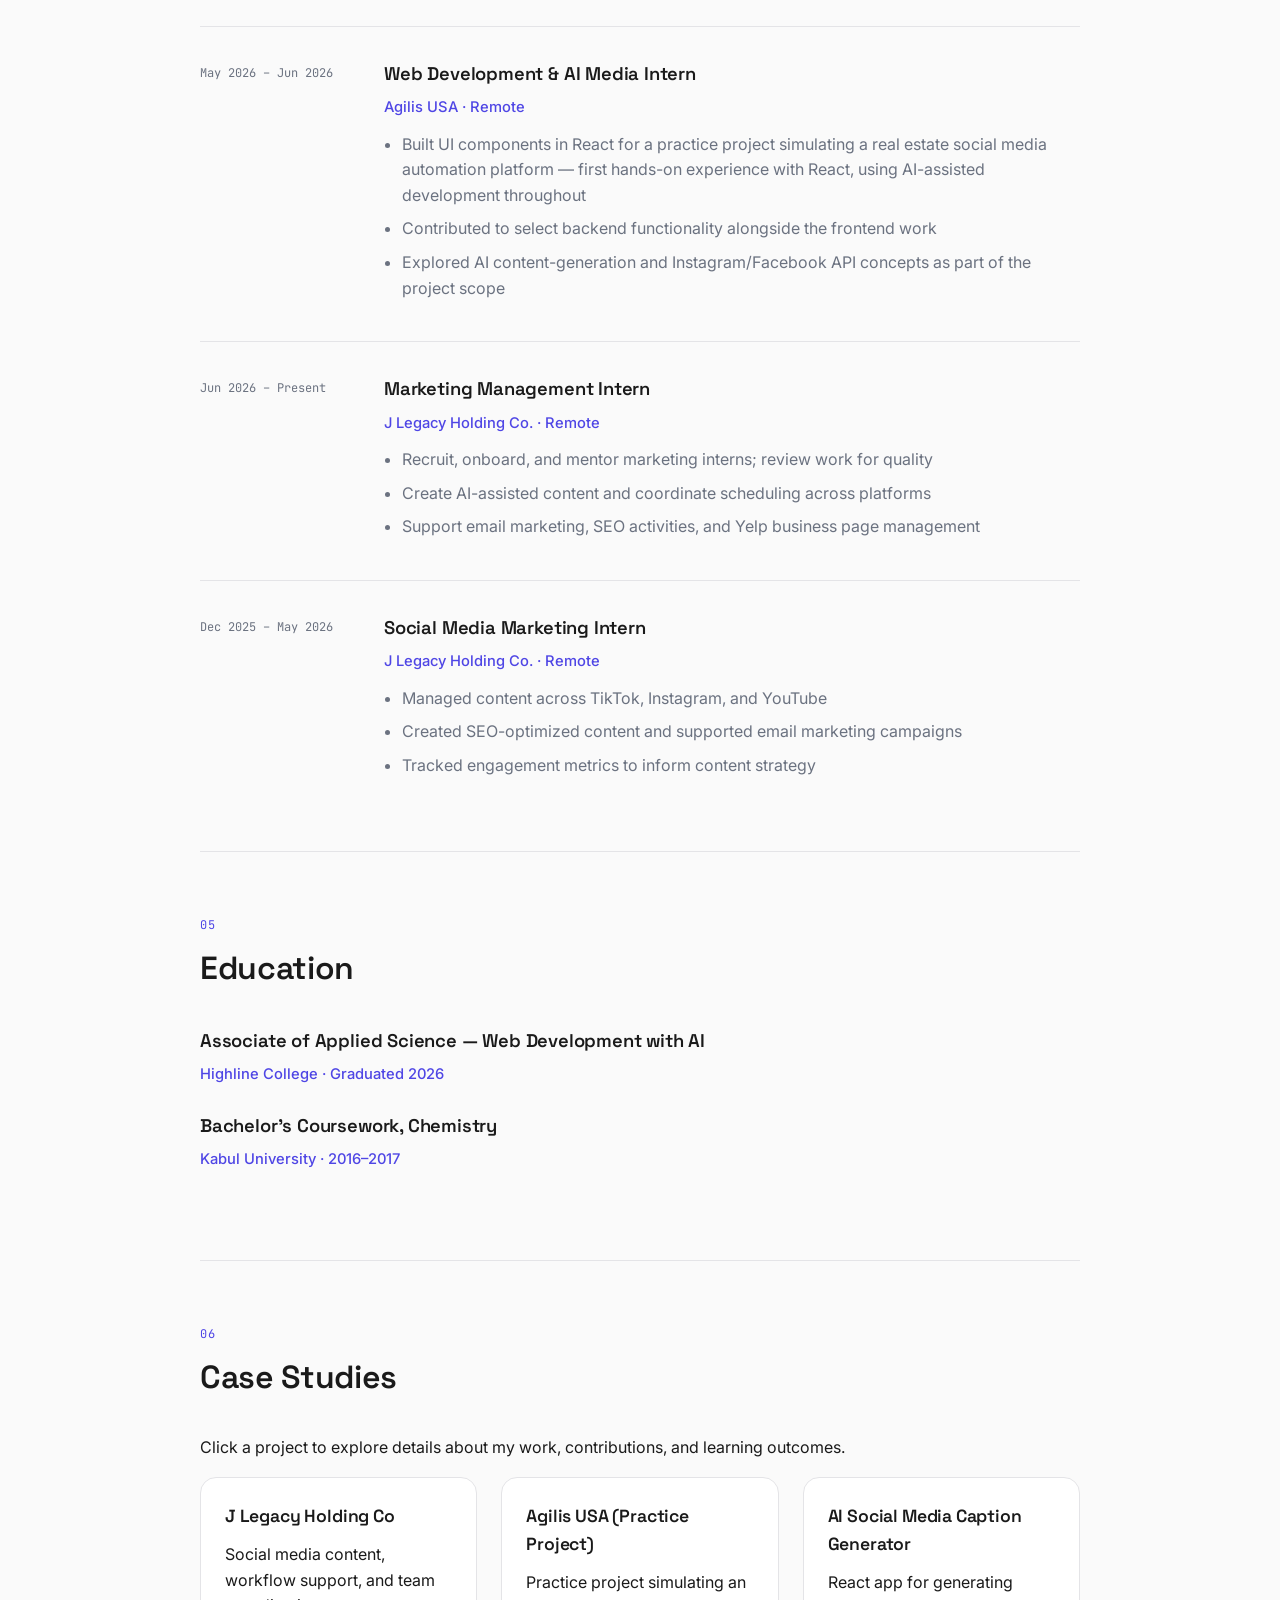
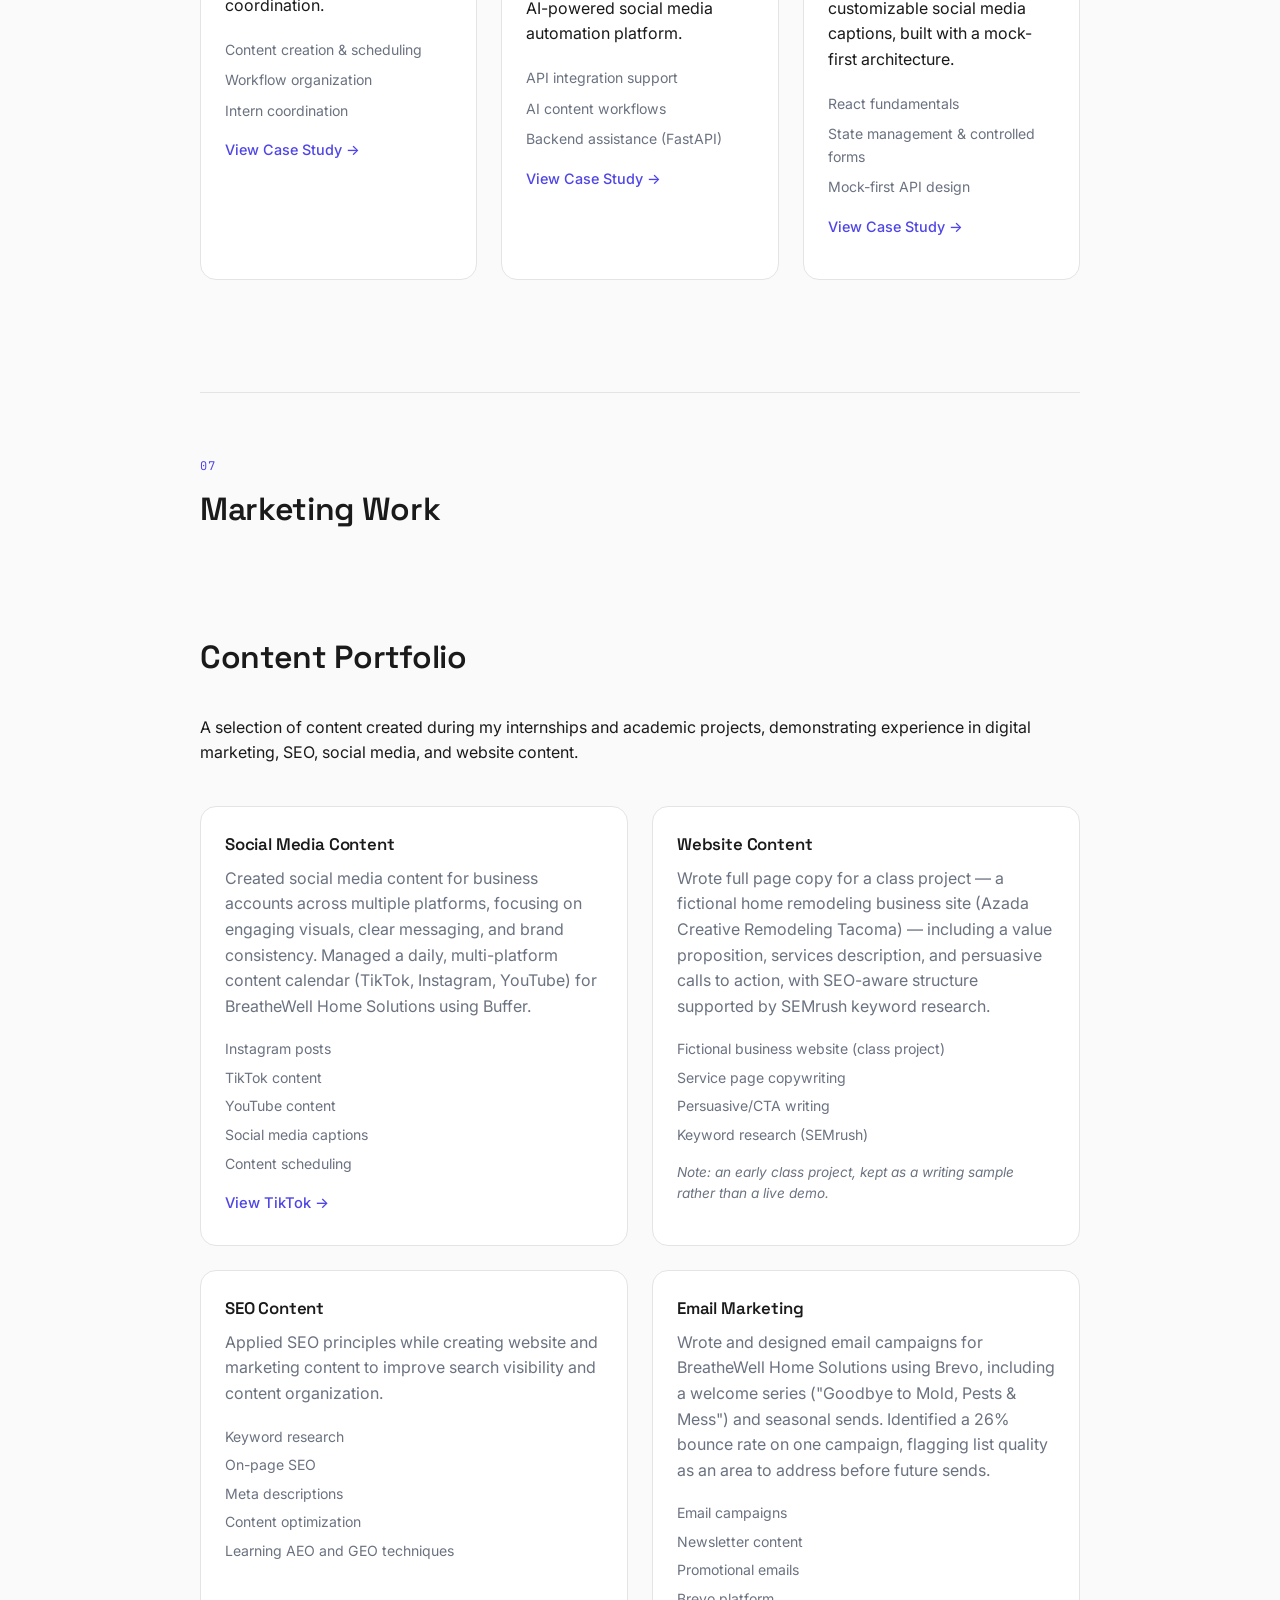
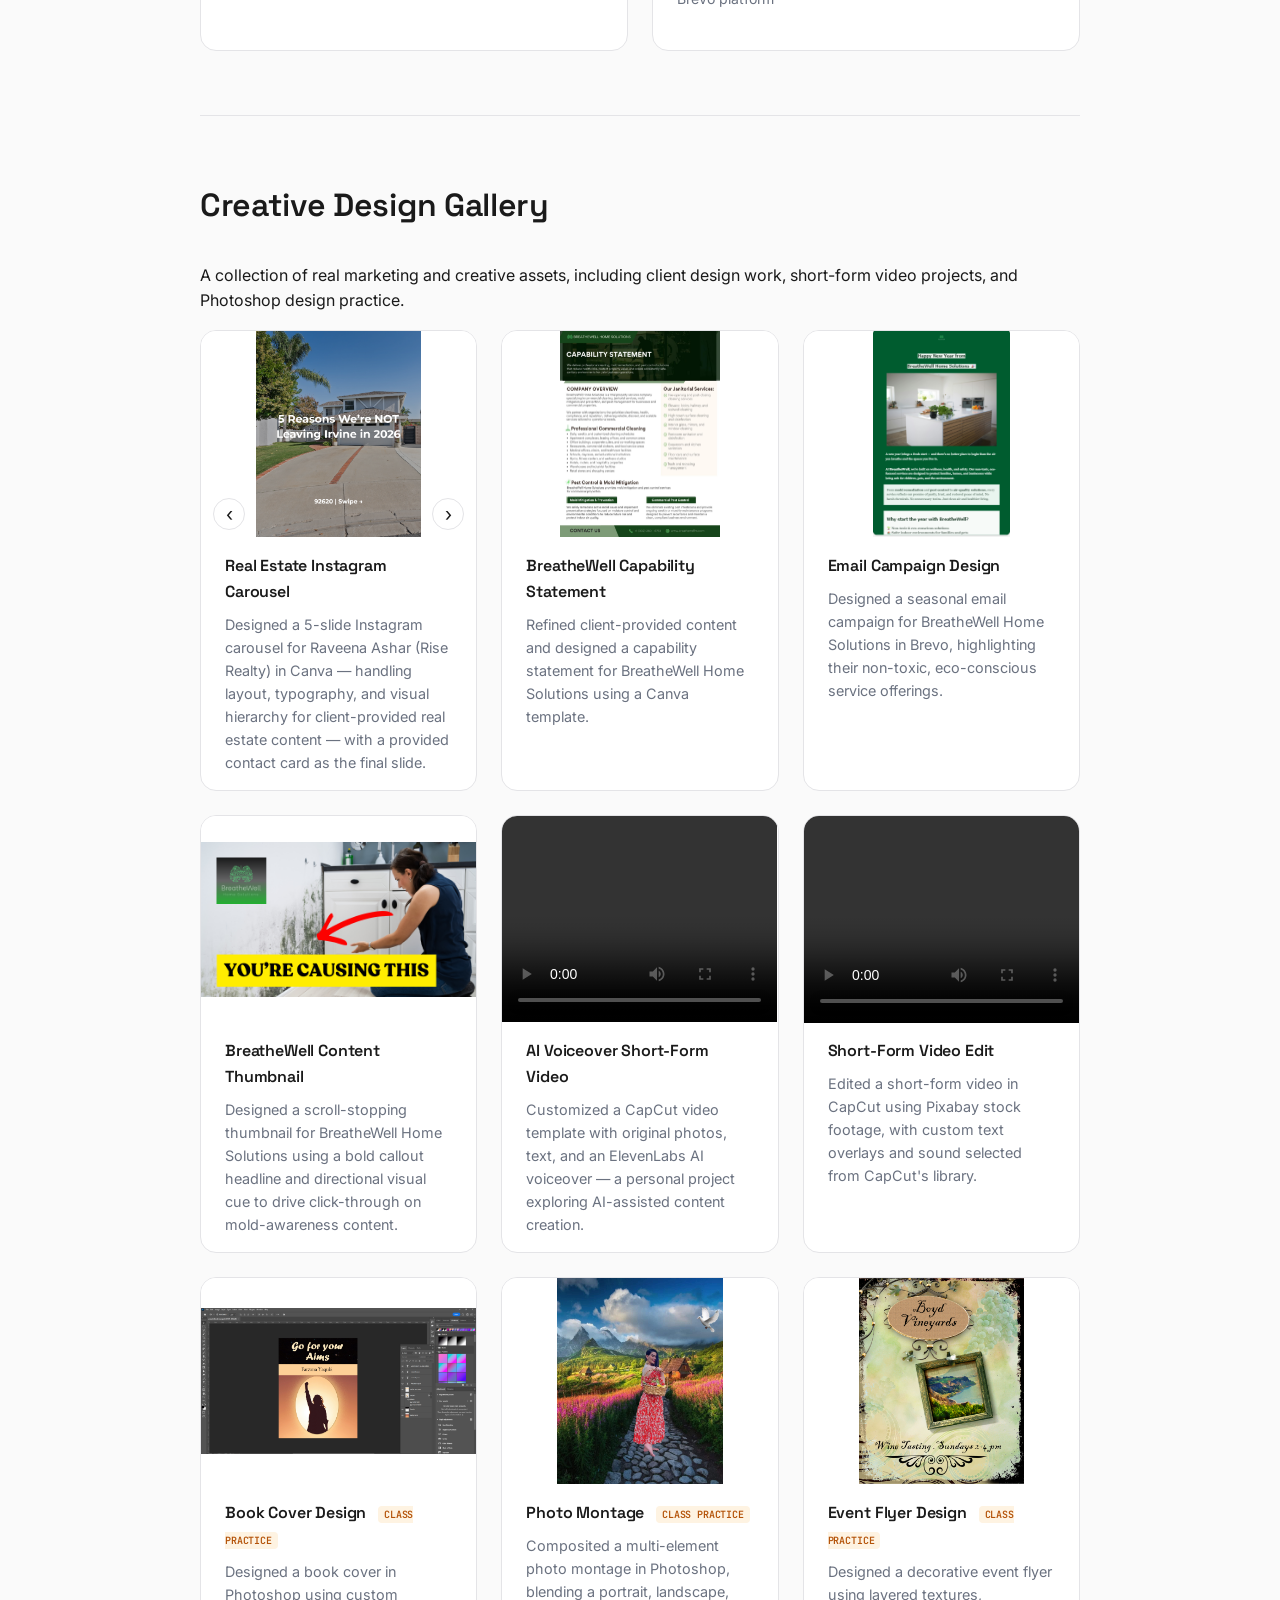
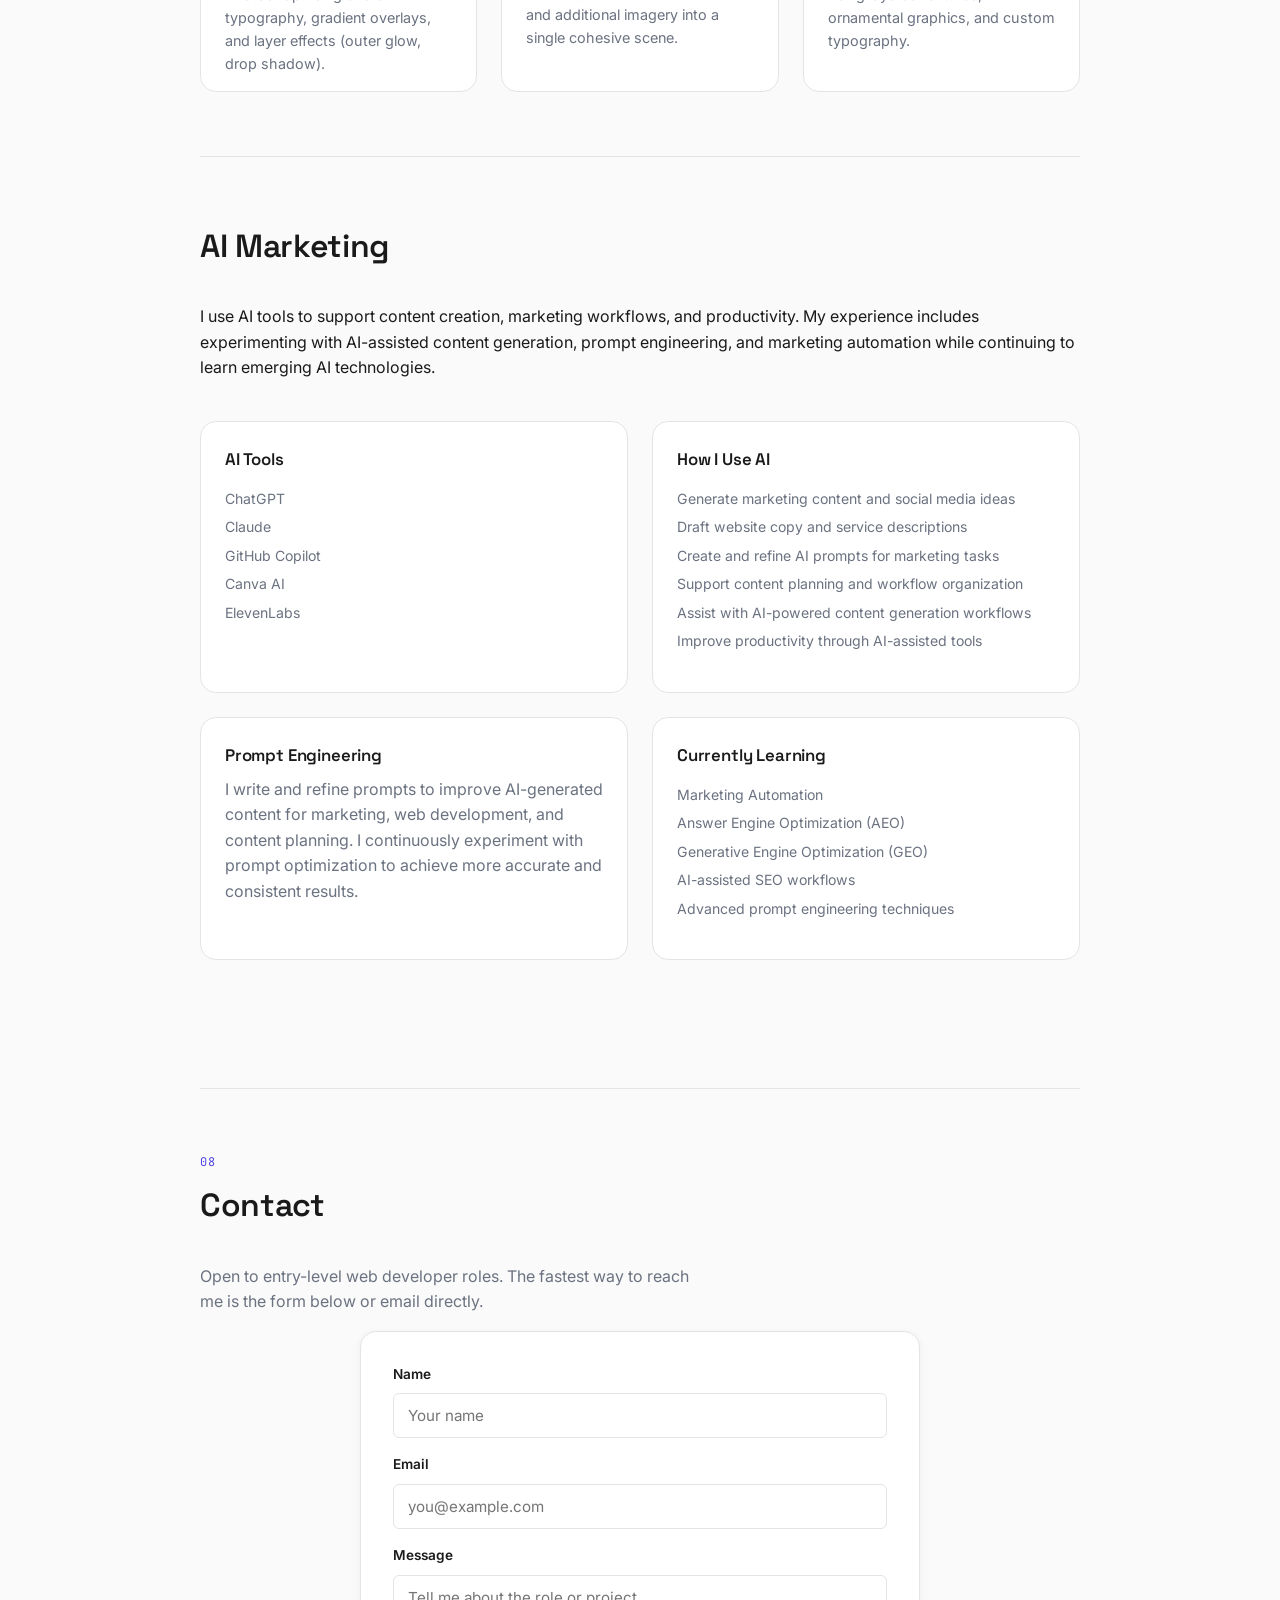
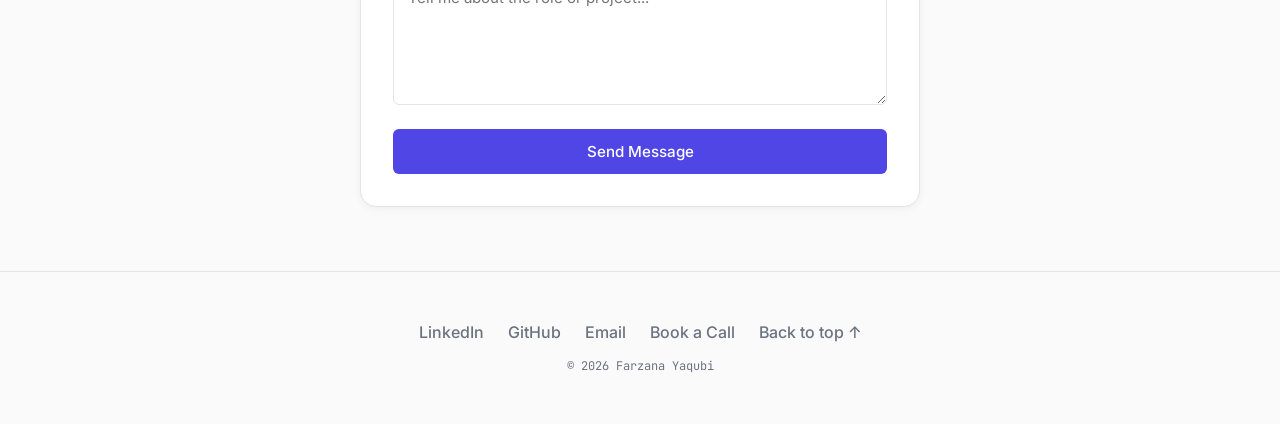
==== commit 614ac9c4: "Add files via upload" ====
--- a/index.html
+++ b/index.html
@@ -1,1084 +1,1348 @@
-<!DOCTYPE html>
+<!doctype html>
 <html lang="en">
-<head>
-<meta charset="UTF-8" />
-<meta name="viewport" content="width=device-width, initial-scale=1.0" />
-<meta name="description" content="Farzana Yaqubi — Web Developer building full-stack applications with AI-assisted workflows and API integrations. AAS in Web Development with AI, Highline College." />
-<meta name="author" content="Farzana Yaqubi" />
-<meta property="og:title" content="Farzana Yaqubi | Web Developer" />
-<meta property="og:description" content="Full-stack web developer building AI-integrated applications. Portfolio, projects, and experience." />
-<meta property="og:type" content="website" />
-<meta property="og:image" content="https://123farzana123.github.io/Portfolio-new/og-image.png" />
-<link rel="icon" type="image/svg+xml" href="favicon.svg" />
-<title>Farzana Yaqubi | Web Developer</title>
-<link rel="preconnect" href="https://fonts.googleapis.com">
-<link href="https://fonts.googleapis.com/css2?family=Space+Grotesk:wght@500;600;700&family=Inter:wght@400;500;600&family=JetBrains+Mono:wght@400;500&display=swap" rel="stylesheet">
-<link rel="stylesheet" href="style.css" />
-</head>
-
-<body>
-
-<a class="skip-link" href="#main">Skip to content</a>
-
-<!-- ================= HEADER ================= -->
-<header class="site-header">
-  <nav class="navbar" aria-label="Primary navigation">
-    <a class="logo" href="#top">Farzana Yaqubi<span class="dot">.</span></a>
-
-    <button class="menu-toggle" id="menuToggle" aria-label="Toggle navigation" aria-expanded="false" aria-controls="primary-nav">
-      <span></span><span></span><span></span>
-    </button>
-
-    <ul class="nav-links" id="primary-nav">
-      <li><a href="#about">About</a></li>
-      <li><a href="#skills">Skills</a></li>
-      <li><a href="#projects">Projects</a></li>
-      <li><a href="#experience">Experience</a></li>
-      <li><a href="#education">Education</a></li>
-      <li><a href="#case-studies">Case Studies</a></li>
-      <li><a href="#marketing-work">Marketing Work</a></li>
-      <li><a href="#contact" class="nav-cta">Contact</a></li>
-    </ul>
-  </nav>
-</header>
-
-<main id="main">
-
-<!-- ================= HERO ================= -->
-<section id="top" class="hero">
-  <div class="hero-inner">
-    <p class="eyebrow">Web Developer · Tacoma, WA</p>
-    <h1>I build for the frontend and backend — and I'm ready to bring both 
-      together on a real full-stack team.
-    </h1>
-    <p class="hero-sub"> ... AAS in Web Development with AI ... </p>
-    <p class="hero-sub">
-      AAS in Web Development with AI from Highline College. I write frontend interfaces
-      and backend logic, integrate REST APIs, and use AI tooling to move faster — currently
-      building that experience through hands-on projects — including an AI-powered
-      caption generator — and a self-paced backend engineering internship.
-    </p>
-    <div class="hero-actions">
-      <a href="#projects" class="btn btn-primary">View Projects</a>
-      <a href="resume.pdf" class="btn btn-secondary" download>Download Résumé</a>
-    </div>
-    <ul class="hero-links">
-      <li><a href="https://github.com/123farzana123" target="_blank" rel="noopener">GitHub</a></li>
-      <li><a href="https://www.linkedin.com/in/farzana-yaqubi" target="_blank" rel="noopener">LinkedIn</a></li>
-      <li><a href="mailto:ff.yaqubi@gmail.com">Email</a></li>
-	  <li><a href="https://calendar.app.google/w5HdpJ1DXxKYhHMy6" target="_blank" rel="noopener">Book a Call</a></li>
-    </ul>
-  </div>
-</section>
-
-<!-- ================= ABOUT ================= -->
-<section id="about" class="section">
-  <p class="section-label">01</p>
-  <h2>About</h2>
-  <div class="about-grid">
-    <p>
-      I'm a recent graduate with an Associate of Applied Science in Web Development 
-      with AI from Highline College. I build responsive frontend interfaces and contribute 
-      to backend logic — REST APIs, database work — and I use AI tools deliberately, 
-      as part of my workflow rather than a shortcut around learning. I'm actively 
-      working toward full-stack fluency through real project work.
-    </p>
-    <p>
-      Before development, I spent time inside a marketing organization managing content 
-      and campaigns. That background is useful now in a specific way: 
-      I understand what marketing teams actually need from the software built for them — 
-      something that directly shaped a social media automation project I worked on 
-      during my internship at Agilis USA.
-    </p>
-  </div>
-</section>
-
-<!-- ================= SKILLS ================= -->
-<section id="skills" class="section">
-  <p class="section-label">02</p>
-  <h2>Skills</h2>
-
-  <div class="skills-grid">
-    <article class="skill-card skill-card--primary">
-      <h3>Frontend</h3>
-      <ul>
-        <li>HTML5 &amp; CSS3</li>
-        <li>JavaScript (ES6+)</li>
-        <li>React <span class="tag">learning</span></li>
-        <li>Responsive / accessible UI</li>
-      </ul>
-    </article>
-
-    <article class="skill-card skill-card--primary">
-      <h3>Backend</h3>
-      <ul>
-        <li>Python, FastAPI</li>
-        <li>PHP, Java</li>
-        <li>MySQL</li>
-        <li>REST API design</li>
-      </ul>
-    </article>
-
-    <article class="skill-card skill-card--primary">
-      <h3>AI &amp; Automation</h3>
-      <ul>
-        <li>OpenAI &amp; Claude API integration</li>
-        <li>ElevenLabs (voice generation)</li>
-        <li>AI-assisted development workflows</li>
-        <li>Prompt engineering</li>
-      </ul>
-    </article>
-
-    <article class="skill-card">
-      <h3>Platforms &amp; Tools</h3>
-      <ul>
-        <li>Git &amp; GitHub, VS Code</li>
-        <li>WordPress, WooCommerce</li>
-        <li>Instagram &amp; Facebook Graph API</li>
-        <li>Cloudinary</li>
-      </ul>
-    </article>
-
-    <article class="skill-card">
-      <h3>Marketing &amp; SEO</h3>
-      <ul>
-        <li>Technical SEO</li>
-        <li>Content &amp; email marketing</li>
-        <li>AEO / GEO <span class="tag">learning</span></li>
-        <li>Campaign coordination</li>
-      </ul>
-    </article>
-  </div>
-</section>
-
-<!-- ================= PROJECTS ================= -->
-<section id="projects" class="section">
-  <p class="section-label">03</p>
-  <h2>Projects</h2>
-
-  <div class="project-list">
-
-    <article class="project-card">
-      <div class="tab-bar">
-        <span class="tab-dot"></span>
-        <div class="tab-chip">
-          <span class="favicon-mini">FY</span>
-          <span>ai-caption-generator</span>
+  <head>
+    <meta charset="UTF-8" />
+    <meta name="viewport" content="width=device-width, initial-scale=1.0" />
+    <meta
+      name="description"
+      content="Farzana Yaqubi — Web Developer building full-stack applications with AI-assisted workflows and API integrations. AAS in Web Development with AI, Highline College."
+    />
+    <meta name="author" content="Farzana Yaqubi" />
+    <meta property="og:title" content="Farzana Yaqubi | Software Engineer" />
+    <meta
+      property="og:description"
+      content="Full-stack web developer building AI-integrated applications. Portfolio, projects, and experience."
+    />
+    <meta property="og:type" content="website" />
+    <meta
+      property="og:image"
+      content="https://123farzana123.github.io/Portfolio-new/og-image.png"
+    />
+    <link rel="icon" type="image/svg+xml" href="favicon.svg" />
+    <title>Farzana Yaqubi | Web Developer</title>
+    <link rel="preconnect" href="https://fonts.googleapis.com" />
+    <link
+      href="https://fonts.googleapis.com/css2?family=Space+Grotesk:wght@500;600;700&family=Inter:wght@400;500;600&family=JetBrains+Mono:wght@400;500&display=swap"
+      rel="stylesheet"
+    />
+    <link rel="stylesheet" href="style.css" />
+  </head>
+
+  <body>
+    <a class="skip-link" href="#main">Skip to content</a>
+
+    <!-- ================= HEADER ================= -->
+    <header class="site-header">
+      <nav class="navbar" aria-label="Primary navigation">
+        <a class="logo" href="#top">Farzana Yaqubi<span class="dot">.</span></a>
+
+        <button
+          class="menu-toggle"
+          id="menuToggle"
+          aria-label="Toggle navigation"
+          aria-expanded="false"
+          aria-controls="primary-nav"
+        >
+          <span></span><span></span><span></span>
+        </button>
+
+        <ul class="nav-links" id="primary-nav">
+          <li><a href="#about">About</a></li>
+          <li><a href="#skills">Skills</a></li>
+          <li><a href="#projects">Projects</a></li>
+          <li><a href="#experience">Experience</a></li>
+          <li><a href="#education">Education</a></li>
+          <li><a href="#case-studies">Case Studies</a></li>
+          <li><a href="#marketing-work">Marketing Work</a></li>
+          <li><a href="#contact" class="nav-cta">Contact</a></li>
+        </ul>
+      </nav>
+    </header>
+
+    <main id="main">
+      <!-- ================= HERO ================= -->
+      <section id="top" class="hero">
+          <div class="hero-motif" aria-hidden="true">
+          <svg viewBox="0 0 400 260" fill="none" xmlns="http://www.w3.org/2000/svg">
+            <rect x="1" y="1" width="398" height="258" rx="14" stroke="var(--line)" stroke-width="2"/>
+            <line x1="1" y1="46" x2="399" y2="46" stroke="var(--line)" stroke-width="2"/>
+            <circle cx="26" cy="23" r="5" fill="var(--line)"/>
+            <circle cx="46" cy="23" r="5" fill="var(--line)"/>
+            <circle cx="66" cy="23" r="5" fill="var(--line)"/>
+            <rect x="100" y="14" width="20" height="20" rx="5" fill="var(--main)"/>
+            <text x="110" y="27" text-anchor="middle" font-family="Space Grotesk, sans-serif" font-weight="700" font-size="9" fill="#fff">FY</text>
+            <rect x="130" y="16" width="120" height="16" rx="8" fill="var(--main-tint)"/>
+            <circle cx="220" cy="140" r="3" fill="var(--accent)"/>
+          </svg>
         </div>
-      </div>
-      <div class="project-body">
-        <h3>AI Social Media Caption Generator</h3>
-        <p class="project-status">Personal project — React practice</p>
-        <p>
-          React app that generates social media captions with customizable tone and a
-          save/favorite feature, built to strengthen React fundamentals — state
-          management, controlled forms, and component composition — after first working
-          with React during my Agilis USA internship. Uses a mock-first architecture:
-          the OpenAI integration is fully built but intentionally returns mocked
-          responses rather than live API calls, keeping the project runnable without
-          ongoing API costs.
+        <div class="hero-inner">
+          <p class="eyebrow">Software Engineer · Spanaway, WA</p>
+          <h1>
+            I build for the frontend and backend — and I'm ready to bring both together on a real
+            team.
+          </h1>
+          <p class="hero-sub">
+            AAS in Web Development with AI from Highline College. I write frontend interfaces and
+            backend logic, integrate REST APIs, and use AI tooling to move faster — from
+            authentication systems and background job processing to a self-built AI workflow engine.
+          </p>
+          <div class="hero-actions">
+            <a href="#projects" class="btn btn-primary">View Projects →</a>
+            <a href="resume.pdf" class="btn btn-secondary" download>Download Résumé</a>
+          </div>
+          <ul class="hero-links">
+            <li>
+              <a href="https://github.com/123farzana123" target="_blank" rel="noopener">GitHub</a>
+            </li>
+            <li>
+              <a href="https://www.linkedin.com/in/farzana-yaqubi" target="_blank" rel="noopener"
+                >LinkedIn</a
+              >
+            </li>
+            <li><a href="mailto:ff.yaqubi@gmail.com">Email</a></li>
+            <li>
+              <a href="https://calendar.app.google/w5HdpJ1DXxKYhHMy6" target="_blank" rel="noopener"
+                >Book a Call</a
+              >
+            </li>
+          </ul>
+        </div>
+      </section>
+
+      <!-- ================= ABOUT ================= -->
+      <section id="about" class="section">
+        <p class="section-label">01</p>
+        <h2>About</h2>
+        <div class="about-grid">
+          <p>
+            I'm a recent graduate with an Associate of Applied Science in Web Development with AI
+            from Highline College. I build frontend interfaces in React and Next.js, and design
+            backend systems — authentication, background job processing, REST APIs — in Python and
+            FastAPI. I use AI tools deliberately, as part of my workflow rather than a shortcut
+            around learning, and I'm continuing to build toward full-stack fluency through
+            self-directed project work.
+          </p>
+          <p>
+            Before development, I spent time inside a marketing organization managing content and
+            campaigns. That background is useful now in a specific way: I understand what marketing
+            teams actually need from the software built for them — something that directly shaped a
+            social media automation project I worked on during my internship at Agilis USA.
+          </p>
+        </div>
+      </section>
+
+      <!-- ================= SKILLS ================= -->
+      <section id="skills" class="section">
+        <p class="section-label">02</p>
+        <h2>Skills</h2>
+
+        <div class="skills-grid">
+          <article class="skill-card skill-card--primary">
+            <h3>Frontend</h3>
+            <ul>
+              <li>HTML5 &amp; CSS3</li>
+              <li>JavaScript (ES6+)</li>
+              <li>React</li>
+              <li>Next.js &amp; TypeScript</li>
+              <li>Responsive / accessible UI</li>
+            </ul>
+          </article>
+
+          <article class="skill-card skill-card--primary">
+            <h3>Backend</h3>
+            <ul>
+              <li>Python, FastAPI</li>
+              <li>PHP, Java</li>
+              <li>PostgreSQL, MySQL, Redis</li>
+              <li>REST API design</li>
+            </ul>
+          </article>
+
+          <article class="skill-card skill-card--primary">
+            <h3>Auth &amp; Security</h3>
+            <ul>
+              <li>Supabase Auth (JWT)</li>
+              <li>Route protection &amp; auth middleware</li>
+              <li>Tenant isolation patterns</li>
+              <li>CORS</li>
+            </ul>
+          </article>
+
+          <article class="skill-card skill-card--primary">
+            <h3>AI &amp; Automation</h3>
+            <ul>
+              <li>OpenAI &amp; Claude API integration</li>
+              <li>Inngest (durable workflow orchestration)</li>
+              <li>AI-assisted development workflows</li>
+              <li>Prompt engineering</li>
+            </ul>
+          </article>
+
+          <article class="skill-card">
+            <h3>Platforms &amp; Tools</h3>
+            <ul>
+              <li>Git, GitHub</li>
+              <li>Docker, Docker Compose</li>
+              <li>VS Code</li>
+              <li>WordPress, WooCommerce</li>
+            </ul>
+          </article>
+
+          <article class="skill-card">
+            <h3>Marketing &amp; SEO</h3>
+            <ul>
+              <li>SEO</li>
+              <li>AEO / GEO <span class="tag">learning</span></li>
+              <li>Content &amp; email marketing</li>
+              <li>Campaign coordination</li>
+            </ul>
+          </article>
+        </div>
+      </section>
+
+      <!-- ================= PROJECTS ================= -->
+      <section id="projects" class="section">
+        <p class="section-label">03</p>
+        <h2>Projects</h2>
+
+        <div class="project-list">
+          <article class="project-card">
+            <div class="tab-bar">
+              <span class="tab-dot"></span>
+              <div class="tab-chip">
+                <span class="favicon-mini">FY</span>
+                <span>widget-lead-capture-platform</span>
+              </div>
+            </div>
+            <div class="project-body">
+              <h3>Embeddable Widget &amp; Lead-Capture Platform</h3>
+              <p class="project-status">Capstone project — Fly Rank AI self-paced internship</p>
+              <p>
+                Multi-tenant backend platform letting an authenticated owner create embeddable
+                widgets (signup forms, CTA popovers) and accept public submissions from any website
+                via a one-line embed snippet — validated, rate-limited, spam-filtered, and
+                geo-enriched. Tenant isolation is enforced at the SQL level: every widget query
+                filters by owner, and a mismatch returns 404 rather than 403, so ownership of a
+                resource is never leaked to someone who doesn't have it. Auth uses Supabase JWTs
+                verified against a public JWKS endpoint. Public submissions pass through a honeypot
+                spam check, per-IP rate limiting, and a two-provider geo enrichment fallback chain —
+                all three outcomes covered by automated, mocked tests. Built on a layered routes →
+                service → repository architecture, with raw SQL by deliberate choice over an ORM.
+              </p>
+              <ul class="tech-list">
+                <li>Python</li>
+                <li>FastAPI</li>
+                <li>PostgreSQL</li>
+                <li>Docker</li>
+                <li>Supabase Auth (JWT)</li>
+                <li>CORS</li>
+                <li>Automated Testing</li>
+              </ul>
+              <a
+                class="project-link"
+                href="https://github.com/123farzana123/
+				flyrank-capstone-widget-platform"
+                target="_blank"
+                rel="noopener"
+                >GitHub →
+              </a>
+            </div>
+          </article>
+
+          <article class="project-card">
+            <div class="tab-bar">
+              <span class="tab-dot"></span>
+              <div class="tab-chip">
+                <span class="favicon-mini">FY</span>
+                <span>background-job-queue</span>
+              </div>
+            </div>
+            <div class="project-body">
+              <h3>Background Job Queue for Slow AI Calls</h3>
+              <p class="project-status">Self-paced practice project — Fly Rank AI</p>
+              <p>
+                FastAPI service that moves a slow operation (simulating an AI model call) out of the
+                request/response cycle into a background job, using Redis and RQ across three
+                independently-running processes — an API that responds instantly with a job id, a
+                worker that executes queued jobs, and a scheduler that handles retries. Built with
+                idempotency (safe request retries via a client-supplied key), exponential backoff on
+                failure, and an alert handler that fires once all retries are exhausted. Debugged a
+                Windows-specific issue where RQ's default worker relies on
+                <code>os.fork()</code>, which doesn't exist on Windows.
+              </p>
+              <ul class="tech-list">
+                <li>Python</li>
+                <li>FastAPI</li>
+                <li>Redis</li>
+                <li>RQ</li>
+                <li>Docker</li>
+              </ul>
+              <a
+                class="project-link"
+                href="https://github.com/123farzana123/background-jobs"
+                target="_blank"
+                rel="noopener"
+                >GitHub →</a
+              >
+            </div>
+          </article>
+
+          <article class="project-card">
+            <div class="tab-bar">
+              <span class="tab-dot"></span>
+              <div class="tab-chip">
+                <span class="favicon-mini">FY</span>
+                <span>task-manager-api</span>
+              </div>
+            </div>
+            <div class="project-body">
+              <h3>Task Manager API — From In-Memory to Authenticated, Containerized Persistence</h3>
+              <p class="project-status">Self-paced practice project — Fly Rank AI</p>
+              <p>
+                Built a CRUD Task Manager API and progressively evolved it across four stages:
+                in-memory storage, SQLite with a repository-pattern architecture, PostgreSQL running
+                in Docker, and Supabase-backed authentication with route protection. Storage and
+                auth are kept as separate, swappable layers — auth is checked via a single reusable
+                FastAPI dependency (<code>get_current_user</code>), applied consistently rather than
+                duplicated per route. Verified the auth flow end-to-end: signup, login,
+                token-protected requests, and logout. Note: authentication is currently proven on
+                dedicated protected routes and not yet applied to the task endpoints themselves — a
+                planned next step.
+              </p>
+              <ul class="tech-list">
+                <li>Python</li>
+                <li>FastAPI</li>
+                <li>PostgreSQL</li>
+                <li>Docker</li>
+                <li>Supabase Auth</li>
+                <li>SQLite</li>
+              </ul>
+              <a
+                class="project-link"
+                href="https://github.com/123farzana123/REPLACE-WITH-REPO-NAME"
+                target="_blank"
+                rel="noopener"
+                >GitHub →</a
+              >
+            </div>
+          </article>
+
+          <article class="project-card">
+            <div class="tab-bar">
+              <span class="tab-dot"></span>
+              <div class="tab-chip">
+                <span class="favicon-mini">FY</span>
+                <span>ai-decision-flow</span>
+              </div>
+            </div>
+            <div class="project-body">
+              <h3>AI Decision Flow</h3>
+              <p class="project-status">Self-paced practice project — Fly Rank AI</p>
+              <p>
+                Visual workflow builder where each node is an AI decision step that answers YES or
+                NO, branching the graph accordingly. Execution runs as a durable Inngest function —
+                each node's LLM call is its own retryable step, visible in the Inngest dev dashboard
+                with full timing and output. The LLM call is currently a mock function (no OpenAI
+                key required to run it), with a real API call ready to swap in. Known limitations:
+                the graph isn't validated as acyclic, and node/edge state isn't persisted between
+                page refreshes.
+              </p>
+              <ul class="tech-list">
+                <li>Next.js</li>
+                <li>TypeScript</li>
+                <li>React Flow</li>
+                <li>Inngest</li>
+                <li>Shadcn</li>
+                <li>OpenAI API (mocked)</li>
+              </ul>
+              <a
+                class="project-link"
+                href="https://github.com/123farzana123/ai-decision-flow"
+                target="_blank"
+                rel="noopener"
+                >GitHub →</a
+              >
+            </div>
+          </article>
+
+          <article class="project-card">
+            <div class="tab-bar">
+              <span class="tab-dot"></span>
+              <div class="tab-chip">
+                <span class="favicon-mini">FY</span>
+                <span>polite-scraper</span>
+              </div>
+            </div>
+            <div class="project-body">
+              <h3>Polite Scraper — Books to Scrape</h3>
+              <p class="project-status">Self-paced practice project — Fly Rank AI</p>
+              <p>
+                Python scraper that collects, cleans, and structures book data (title, price, stock,
+                star rating) from a public scraping-practice sandbox, producing 1,000 structured
+                records. Built with deliberate politeness measures: an honest, identifying
+                User-Agent instead of impersonating a browser, a rate-limited delay between
+                requests, and graceful pagination handling that stops on a 404 instead of hardcoding
+                a page count — so it won't break if the site's structure changes. Defaults to
+                conservative, respectful request behavior even where the target site publishes no
+                robots.txt rules.
+              </p>
+              <ul class="tech-list">
+                <li>Python</li>
+                <li>Web Scraping</li>
+                <li>Data Cleaning</li>
+              </ul>
+              <a
+                class="project-link"
+                href="https://github.com/123farzana123/polite-scraper"
+                target="_blank"
+                rel="noopener"
+                >GitHub →</a
+              >
+            </div>
+          </article>
+
+          <article class="project-card">
+            <div class="tab-bar">
+              <span class="tab-dot"></span>
+              <div class="tab-chip">
+                <span class="favicon-mini">FY</span>
+                <span>ai-caption-generator</span>
+              </div>
+            </div>
+            <div class="project-body">
+              <h3>AI Social Media Caption Generator</h3>
+              <p class="project-status">Personal project — React practice</p>
+              <p>
+                React app that generates social media captions with customizable tone and a
+                save/favorite feature, built to strengthen React fundamentals — state management,
+                controlled forms, and component composition — after first working with React during
+                my Agilis USA internship. Uses a mock-first architecture: the OpenAI integration is
+                fully built but intentionally returns mocked responses rather than live API calls,
+                keeping the project runnable without ongoing API costs.
+              </p>
+              <ul class="tech-list">
+                <li>React</li>
+                <li>Vite</li>
+                <li>CSS</li>
+                <li>OpenAI API (mocked)</li>
+              </ul>
+              <a
+                class="project-link"
+                href="https://ai-caption-generator-delta.vercel.app/"
+                target="_blank"
+                rel="noopener"
+                >Live demo →</a
+              >
+              <a
+                class="project-link"
+                href="https://github.com/123farzana123/ai-caption-generator"
+                target="_blank"
+                rel="noopener"
+                style="margin-left: 12px"
+                >GitHub →</a
+              >
+            </div>
+          </article>
+
+          <article class="project-card">
+            <div class="tab-bar">
+              <span class="tab-dot"></span>
+              <div class="tab-chip">
+                <span class="favicon-mini">FY</span>
+                <span>ai-realestate-platform</span>
+              </div>
+            </div>
+            <div class="project-body">
+              <h3>AI Real Estate Social Media Automation Platform</h3>
+              <p class="project-status">2-month internship practice project</p>
+              <p>
+                Practice project assigned during my Agilis USA internship, simulating a social media
+                automation platform for real estate marketing. My first hands-on project with React
+                — I built the UI and contributed to parts of the backend, using AI-assisted
+                development throughout.
+              </p>
+              <ul class="tech-list">
+                <li>React</li>
+                <li>FastAPI</li>
+                <li>AI-assisted development</li>
+              </ul>
+            </div>
+          </article>
+
+          <article class="project-card">
+            <div class="tab-bar">
+              <span class="tab-dot"></span>
+              <div class="tab-chip">
+                <span class="favicon-mini">FY</span>
+                <span>product-catalog</span>
+              </div>
+            </div>
+            <div class="project-body">
+              <h3>Dynamic Product Catalog with Shopping Cart</h3>
+              <p>
+                Interactive catalog that fetches product data asynchronously and renders it with
+                reusable HTML template elements, with cart functionality built on DOM events.
+              </p>
+              <ul class="tech-list">
+                <li>JavaScript (ES6)</li>
+                <li>Fetch API</li>
+                <li>JSON</li>
+                <li>DOM manipulation</li>
+              </ul>
+              <a
+                class="project-link"
+                href="https://chelan.highline.edu/~123farzana123/csci212/week11/"
+                target="_blank"
+                rel="noopener"
+                >Live demo →</a
+              >
+            </div>
+          </article>
+
+          <article class="project-card">
+            <div class="tab-bar">
+              <span class="tab-dot"></span>
+              <div class="tab-chip">
+                <span class="favicon-mini">FY</span>
+                <span>travel-package-builder</span>
+              </div>
+            </div>
+            <div class="project-body">
+              <h3>Custom Travel Package Builder</h3>
+              <p>
+                PHP web application letting users assemble personalized travel packages —
+                destinations, accommodations, and transport — through an interactive interface.
+              </p>
+              <ul class="tech-list">
+                <li>PHP</li>
+                <li>MySQL</li>
+              </ul>
+              <a
+                class="project-link"
+                href="https://chelan.highline.edu/~123farzana123/116/finalProject/index.php"
+                target="_blank"
+                rel="noopener"
+                >Live demo →</a
+              >
+            </div>
+          </article>
+        </div>
+      </section>
+
+      <!-- ================= EXPERIENCE ================= -->
+      <section id="experience" class="section">
+        <p class="section-label">04</p>
+        <h2>Experience</h2>
+
+        <div class="timeline">
+          <article class="timeline-item">
+            <div class="timeline-meta">
+              <span class="timeline-date">July 2026 – August 2026</span>
+            </div>
+            <div class="timeline-content">
+              <h3>Backend AI Engineering Intern</h3>
+              <p class="timeline-org">Fly Rank AI · Remote</p>
+              <ul>
+                <li>
+                  Designed and built five progressively advanced backend/AI systems through a
+                  self-directed internship track, including a multi-tenant lead-capture platform
+                  with Supabase authentication and SQL-level tenant isolation, a Redis-backed
+                  background job queue with retries and idempotency, and a durable AI workflow
+                  engine (see Projects)
+                </li>
+                <li>Practiced REST API design, authentication, and background job processing</li>
+              </ul>
+            </div>
+          </article>
+
+          <article class="timeline-item">
+            <div class="timeline-meta">
+              <span class="timeline-date">May 2026 – Jun 2026</span>
+            </div>
+            <div class="timeline-content">
+              <h3>Web Development &amp; AI Media Intern</h3>
+              <p class="timeline-org">Agilis USA · Remote</p>
+              <ul>
+                <li>
+                  Built UI components in React for a practice project simulating a real estate
+                  social media automation platform — first hands-on experience with React, using
+                  AI-assisted development throughout
+                </li>
+                <li>Contributed to select backend functionality alongside the frontend work</li>
+                <li>
+                  Explored AI content-generation and Instagram/Facebook API concepts as part of the
+                  project scope
+                </li>
+              </ul>
+            </div>
+          </article>
+
+          <article class="timeline-item">
+            <div class="timeline-meta">
+              <span class="timeline-date">Jun 2026 – Present</span>
+            </div>
+            <div class="timeline-content">
+              <h3>Marketing Management Intern</h3>
+              <p class="timeline-org">J Legacy Holding Co. · Remote</p>
+              <ul>
+                <li>Recruit, onboard, and mentor marketing interns; review work for quality</li>
+                <li>Create AI-assisted content and coordinate scheduling across platforms</li>
+                <li>Support email marketing, SEO activities, and Yelp business page management</li>
+              </ul>
+            </div>
+          </article>
+
+          <article class="timeline-item">
+            <div class="timeline-meta">
+              <span class="timeline-date">Dec 2025 – May 2026</span>
+            </div>
+            <div class="timeline-content">
+              <h3>Social Media Marketing Intern</h3>
+              <p class="timeline-org">J Legacy Holding Co. · Remote</p>
+              <ul>
+                <li>Managed content across TikTok, Instagram, and YouTube</li>
+                <li>Created SEO-optimized content and supported email marketing campaigns</li>
+                <li>Tracked engagement metrics to inform content strategy</li>
+              </ul>
+            </div>
+          </article>
+        </div>
+      </section>
+
+      <!-- ================= EDUCATION ================= -->
+      <section id="education" class="section">
+        <p class="section-label">05</p>
+        <h2>Education</h2>
+        <div class="edu-item">
+          <h3>Associate of Applied Science — Web Development with AI</h3>
+          <p class="timeline-org">Highline College · Graduated 2026</p>
+        </div>
+        <div class="edu-item">
+          <h3>Bachelor's Coursework, Chemistry</h3>
+          <p class="timeline-org">Kabul University · 2016–2017</p>
+        </div>
+      </section>
+
+      <!-- ================= CONTACT ================= -->
+      <section id="case-studies" class="section" aria-labelledby="case-title">
+        <p class="section-label">06</p>
+
+        <header>
+          <h2 id="case-title">Case Studies</h2>
+
+          <p>
+            Click a project to explore details about my work, contributions, and learning outcomes.
+          </p>
+        </header>
+
+        <nav class="case-study-grid" aria-label="Case study navigation">
+          <article class="case-card">
+            <h3>J Legacy Holding Co</h3>
+
+            <p>Social media content, workflow support, and team coordination.</p>
+
+            <ul>
+              <li>Content creation & scheduling</li>
+              <li>Workflow organization</li>
+              <li>Intern coordination</li>
+            </ul>
+
+            <p>
+              <a href="#case-jlegacy" class="card-link"> View Case Study → </a>
+            </p>
+          </article>
+
+          <article class="case-card">
+            <h3>Agilis USA (Practice Project)</h3>
+
+            <p>Practice project simulating an AI-powered social media automation platform.</p>
+
+            <ul>
+              <li>API integration support</li>
+              <li>AI content workflows</li>
+              <li>Backend assistance (FastAPI)</li>
+            </ul>
+
+            <p>
+              <a href="#case-agilis" class="card-link"> View Case Study → </a>
+            </p>
+          </article>
+
+          <article class="case-card">
+            <h3>AI Social Media Caption Generator</h3>
+
+            <p>
+              React app for generating customizable social media captions, built with a mock-first
+              architecture.
+            </p>
+
+            <ul>
+              <li>React fundamentals</li>
+              <li>State management &amp; controlled forms</li>
+              <li>Mock-first API design</li>
+            </ul>
+
+            <p>
+              <a href="#case-caption-generator" class="card-link"> View Case Study → </a>
+            </p>
+          </article>
+        </nav>
+
+        <!-- CASE STUDY 1 -->
+
+        <article id="case-jlegacy">
+          <h3>J Legacy Holding Co — Social Media & Content Operations</h3>
+
+          <h4>Background</h4>
+          <p>
+            <strong>Company:</strong> J Legacy Holding Co<br />
+            <strong>Project:</strong> BreatheWell Home Solutions (Mold, Pest Control & Cleaning
+            Services)<br />
+            <strong>Industry:</strong> Digital Marketing / Home Services
+          </p>
+
+          <h4>Problem</h4>
+          <p>
+            The BreatheWell Home Solutions project required clear, structured, and trust-focused
+            digital content to effectively communicate services such as mold inspection, pest
+            control, and cleaning solutions. The challenge was to present these services in a simple
+            and user-friendly way for a local service audience.
+          </p>
+
+          <h4>Objective</h4>
+          <p>
+            To structure service content in a clear and SEO-friendly format that improves
+            readability, user trust, and overall digital presentation within the J Legacy Holding Co
+            marketing system.
+          </p>
+
+          <h4>Analysis</h4>
+          <ul>
+            <li>Reviewed service categories (mold, pest control, cleaning)</li>
+            <li>Identified need for trust-building and simple messaging</li>
+            <li>Analyzed importance of SEO-friendly structure for local services</li>
+            <li>Observed user experience needs for service-based websites</li>
+          </ul>
+
+          <h4>Approach</h4>
+          <ul>
+            <li>
+              Edited and uploaded long-form YouTube content (ambient/wellness videos) directly to
+              the channel
+            </li>
+            <li>Scheduled team-created short-form videos (TikTok, Instagram) using Buffer</li>
+            <li>Wrote AI-assisted captions, SEO keywords, and hashtags for scheduled posts</li>
+            <li>
+              Drafted AI-assisted outreach message templates and prepared contact/prospect lists for
+              outreach campaigns
+            </li>
+            <li>
+              Refined client-provided content and designed capability statements, email campaigns,
+              and social assets using Canva and Brevo
+            </li>
+          </ul>
+
+          <h4>Results</h4>
+          <ul>
+            <li>Improved clarity of service presentation</li>
+            <li>More structured and readable content layout</li>
+            <li>Stronger foundation for SEO and user understanding</li>
+            <li>Better alignment with digital marketing standards</li>
+          </ul>
+
+          <h4>Conclusion</h4>
+          <p>
+            This project demonstrates the ability to structure and optimize digital content for
+            service-based businesses within a marketing organization. It highlights skills in
+            content organization, SEO awareness, and user-focused communication.
+          </p>
+
+          <h4>Key Lessons Learned</h4>
+          <ul>
+            <li>Clear structure improves customer trust</li>
+            <li>Simple messaging is essential for service businesses</li>
+            <li>SEO-friendly content improves visibility</li>
+            <li>Good content design supports business credibility</li>
+          </ul>
+        </article>
+
+        <!-- CASE STUDY 2 -->
+        <article id="case-agilis">
+          <h3>Agilis USA — AI Social Media Automation Platform (Practice Project)</h3>
+
+          <h4>Background</h4>
+          <p>
+            <strong>Company:</strong> Agilis USA<br />
+            <strong>Role:</strong> Web Development & AI Media Intern<br />
+            <strong>Project Type:</strong> Internship practice project simulating a real estate
+            marketing automation platform
+          </p>
+
+          <h4>Project Status</h4>
+          <p>
+            This was a training/practice project assigned during my internship — not a live system
+            deployed for a real client. It simulated the kind of social media automation platform a
+            real estate marketing business might use, giving me hands-on experience with the full
+            build process.
+          </p>
+
+          <h4>Problem</h4>
+          <p>
+            The practice scenario simulated a common real estate marketing need: reducing manual
+            effort in social media publishing by streamlining content creation, media generation,
+            and publishing workflows.
+          </p>
+
+          <h4>Objective</h4>
+          <p>
+            To practice building an AI-powered system that assists with content creation, media
+            processing, and automated social media publishing, as a hands-on learning exercise.
+          </p>
+
+          <h4>My Contribution</h4>
+          <ul>
+            <li>Assisting with backend API development using FastAPI</li>
+            <li>Supporting integration of AI tools for content generation</li>
+            <li>Working on automation flow design for marketing tasks</li>
+            <li>Assisting with web and landing page improvements</li>
+            <li>Learning and applying API-based workflow systems</li>
+          </ul>
+
+          <h4>Technologies & Tools</h4>
+          <ul>
+            <li>Python</li>
+            <li>FastAPI</li>
+            <li>React</li>
+            <li>REST APIs</li>
+            <li>Claude API</li>
+            <li>ElevenLabs API</li>
+            <li>Instagram / Facebook APIs</li>
+          </ul>
+
+          <h4>Current Status</h4>
+          <p>
+            This was a defined-scope practice project completed during the internship period — it
+            was not carried forward as an ongoing or deployed system afterward.
+          </p>
+
+          <h4>Key Learning Outcomes</h4>
+          <ul>
+            <li>Understanding real-world API integration workflows</li>
+            <li>Learning AI-assisted content generation systems</li>
+            <li>Working with automation pipelines</li>
+            <li>Improving backend development skills in a practical environment</li>
+          </ul>
+        </article>
+
+        <!-- CASE STUDY 3 -->
+        <article id="case-caption-generator">
+          <h3>AI Social Media Caption Generator</h3>
+
+          <h4>Background</h4>
+          <p>
+            <strong>Type:</strong> Personal project<br />
+            <strong>Purpose:</strong> React practice, built after first hands-on React experience
+            during my Agilis USA internship<br />
+            <strong>Status:</strong> Complete and deployed
+          </p>
+
+          <h4>Problem</h4>
+          <p>
+            Creating social media captions manually is repetitive and time-consuming, and I wanted
+            hands-on practice with React fundamentals beyond what I'd learned during my internship —
+            specifically state management, controlled forms, and component composition.
+          </p>
+
+          <h4>Objective</h4>
+          <p>
+            Build a React app that generates social media captions with customizable tone, and
+            includes a save/favorite feature — while keeping the project fully runnable without
+            ongoing API costs.
+          </p>
+
+          <h4>Approach</h4>
+          <ul>
+            <li>
+              Designed a mock-first architecture: the OpenAI integration is fully built, but
+              intentionally returns mocked responses rather than live API calls
+            </li>
+            <li>Built controlled form components to capture tone and content preferences</li>
+            <li>Implemented state management for saving and favoriting generated captions</li>
+            <li>Structured components for reusability and clarity</li>
+          </ul>
+
+          <h4>Technologies & Tools</h4>
+          <ul>
+            <li>React</li>
+            <li>Vite</li>
+            <li>CSS</li>
+            <li>OpenAI API (mocked)</li>
+          </ul>
+
+          <h4>Results</h4>
+          <ul>
+            <li>Fully functional, deployed React app with no ongoing API cost</li>
+            <li>Strengthened core React skills first introduced during my Agilis internship</li>
+            <li>
+              Demonstrated ability to design around real-world constraints (cost, API limits) with a
+              mock-first approach
+            </li>
+          </ul>
+
+          <h4>Key Lessons Learned</h4>
+          <ul>
+            <li>
+              Mocking external APIs is a practical way to build and demo a project without recurring
+              cost
+            </li>
+            <li>
+              Controlled forms and state management are foundational to interactive React apps
+            </li>
+            <li>Component composition makes a project easier to extend later</li>
+          </ul>
+        </article>
+      </section>
+
+      <section id="marketing-work" class="section" aria-labelledby="marketing-work-title">
+        <p class="section-label">07</p>
+        <h2 id="marketing-work-title">Marketing Work</h2>
+        <section id="content-portfolio" class="section" aria-labelledby="content-title">
+          <header>
+            <h2 id="content-title">Content Portfolio</h2>
+
+            <p>
+              A selection of content created during my internships and academic projects,
+              demonstrating experience in digital marketing, SEO, social media, and website content.
+            </p>
+          </header>
+
+          <article class="content-card">
+            <h3>Social Media Content</h3>
+
+            <p>
+              Created social media content for business accounts across multiple platforms, focusing
+              on engaging visuals, clear messaging, and brand consistency. Managed a daily,
+              multi-platform content calendar (TikTok, Instagram, YouTube) for BreatheWell Home
+              Solutions using Buffer.
+            </p>
+
+            <ul>
+              <li>Instagram posts</li>
+              <li>TikTok content</li>
+              <li>YouTube content</li>
+              <li>Social media captions</li>
+              <li>Content scheduling</li>
+            </ul>
+
+            <a
+              class="project-link"
+              href="https://www.tiktok.com/@breathewellhs"
+              target="_blank"
+              rel="noopener"
+              >View TikTok →</a
+            >
+          </article>
+
+          <article class="content-card">
+            <h3>Website Content</h3>
+
+            <p>
+              Wrote full page copy for a class project — a fictional home remodeling business site
+              (Azada Creative Remodeling Tacoma) — including a value proposition, services
+              description, and persuasive calls to action, with SEO-aware structure supported by
+              SEMrush keyword research.
+            </p>
+
+            <ul>
+              <li>Fictional business website (class project)</li>
+              <li>Service page copywriting</li>
+              <li>Persuasive/CTA writing</li>
+              <li>Keyword research (SEMrush)</li>
+            </ul>
+
+            <p style="font-size: 0.85rem; color: var(--muted)">
+              <em
+                >Note: an early class project, kept as a writing sample rather than a live demo.</em
+              >
+            </p>
+          </article>
+
+          <article class="content-card">
+            <h3>SEO Content</h3>
+
+            <p>
+              Applied SEO principles while creating website and marketing content to improve search
+              visibility and content organization.
+            </p>
+
+            <ul>
+              <li>Keyword research</li>
+              <li>On-page SEO</li>
+              <li>Meta descriptions</li>
+              <li>Content optimization</li>
+              <li>Learning AEO and GEO techniques</li>
+            </ul>
+          </article>
+
+          <article class="content-card">
+            <h3>Email Marketing</h3>
+
+            <p>
+              Wrote and designed email campaigns for BreatheWell Home Solutions using Brevo,
+              including a welcome series ("Goodbye to Mold, Pests & Mess") and seasonal sends.
+              Identified a 26% bounce rate on one campaign, flagging list quality as an area to
+              address before future sends.
+            </p>
+
+            <ul>
+              <li>Email campaigns</li>
+              <li>Newsletter content</li>
+              <li>Promotional emails</li>
+              <li>Brevo platform</li>
+            </ul>
+          </article>
+        </section>
+
+        <!-- ================= Creative Design Gallery ================= -->
+        <section id="creative-gallery" class="section" aria-labelledby="gallery-title">
+          <header>
+            <h2 id="gallery-title">Creative Design Gallery</h2>
+
+            <p>
+              A collection of real marketing and creative assets, including client design work,
+              short-form video projects, and Photoshop design practice.
+            </p>
+          </header>
+
+          <section class="gallery-grid" aria-label="Creative design portfolio">
+            <figure class="gallery-card gallery-carousel" data-carousel>
+              <div class="carousel-track">
+                <img
+                  src="images/raveena-carousel-1.jpg"
+                  alt="Real estate carousel slide 1 of 6: 5 Reasons We're NOT Leaving Irvine in 2026"
+                  class="is-active"
+                />
+                <img
+                  src="images/raveena-carousel-2.png"
+                  alt="Real estate carousel slide 2 of 6: Schools = Resale Insurance"
+                />
+                <img
+                  src="images/raveena-carousel-3.png"
+                  alt="Real estate carousel slide 3 of 6: 10-Min Life vs 90-Min Commute"
+                />
+                <img
+                  src="images/raveena-carousel-4.png"
+                  alt="Real estate carousel slide 4 of 6: Your Home Can Offset Your Mortgage"
+                />
+                <img
+                  src="images/raveena-carousel-5.png"
+                  alt="Real estate carousel slide 5 of 6: Stay Where Appreciation Lives"
+                />
+                <img
+                  src="images/raveena-carousel-6.png"
+                  alt="Real estate carousel slide 6 of 6: contact card for Raveena Ashar, Rise Realty"
+                />
+              </div>
+
+              <button type="button" class="carousel-btn carousel-prev" aria-label="Previous slide">
+                ‹
+              </button>
+              <button type="button" class="carousel-btn carousel-next" aria-label="Next slide">
+                ›
+              </button>
+
+              <div class="carousel-dots">
+                <button
+                  type="button"
+                  class="carousel-dot is-active"
+                  aria-label="Go to slide 1"
+                ></button>
+                <button type="button" class="carousel-dot" aria-label="Go to slide 2"></button>
+                <button type="button" class="carousel-dot" aria-label="Go to slide 3"></button>
+                <button type="button" class="carousel-dot" aria-label="Go to slide 4"></button>
+                <button type="button" class="carousel-dot" aria-label="Go to slide 5"></button>
+                <button type="button" class="carousel-dot" aria-label="Go to slide 6"></button>
+              </div>
+
+              <figcaption>
+                <h3>Real Estate Instagram Carousel</h3>
+
+                <p>
+                  Designed a 5-slide Instagram carousel for Raveena Ashar (Rise Realty) in Canva —
+                  handling layout, typography, and visual hierarchy for client-provided real estate
+                  content — with a provided contact card as the final slide.
+                </p>
+              </figcaption>
+            </figure>
+
+            <figure class="gallery-card">
+              <img
+                src="images/breathewell-capability-statement-1.jpg"
+                alt="BreatheWell Home Solutions capability statement design"
+              />
+
+              <figcaption>
+                <h3>BreatheWell Capability Statement</h3>
+
+                <p>
+                  Refined client-provided content and designed a capability statement for
+                  BreatheWell Home Solutions using a Canva template.
+                </p>
+              </figcaption>
+            </figure>
+
+            <figure class="gallery-card">
+              <img
+                src="images/breathewell-email-template.jpg"
+                alt="BreatheWell Home Solutions New Year email campaign design"
+              />
+
+              <figcaption>
+                <h3>Email Campaign Design</h3>
+
+                <p>
+                  Designed a seasonal email campaign for BreatheWell Home Solutions in Brevo,
+                  highlighting their non-toxic, eco-conscious service offerings.
+                </p>
+              </figcaption>
+            </figure>
+
+            <figure class="gallery-card">
+              <img
+                src="images/breathewell-thumbnail.jpg"
+                alt="BreatheWell Home Solutions mold-awareness thumbnail"
+              />
+
+              <figcaption>
+                <h3>BreatheWell Content Thumbnail</h3>
+
+                <p>
+                  Designed a scroll-stopping thumbnail for BreatheWell Home Solutions using a bold
+                  callout headline and directional visual cue to drive click-through on
+                  mold-awareness content.
+                </p>
+              </figcaption>
+            </figure>
+
+            <figure class="gallery-card">
+              <video
+                src="videos/elevenlabs-voiceover-project.mp4"
+                controls
+                preload="metadata"
+                aria-label="Short-form video with ElevenLabs AI voiceover and CapCut template, personal project"
+              >
+                Your browser doesn't support embedded video.
+                <a href="videos/elevenlabs-voiceover-project.mp4">Download the video</a> to view it.
+              </video>
+
+              <figcaption>
+                <h3>AI Voiceover Short-Form Video</h3>
+
+                <p>
+                  Customized a CapCut video template with original photos, text, and an ElevenLabs
+                  AI voiceover — a personal project exploring AI-assisted content creation.
+                </p>
+              </figcaption>
+            </figure>
+
+            <figure class="gallery-card">
+              <video
+                src="videos/capcut-pixabay-edit.mp4"
+                controls
+                preload="metadata"
+                aria-label="Short-form video edited in CapCut using Pixabay stock footage"
+              >
+                Your browser doesn't support embedded video.
+                <a href="videos/capcut-pixabay-edit.mp4">Download the video</a> to view it.
+              </video>
+
+              <figcaption>
+                <h3>Short-Form Video Edit</h3>
+
+                <p>
+                  Edited a short-form video in CapCut using Pixabay stock footage, with custom text
+                  overlays and sound selected from CapCut's library.
+                </p>
+              </figcaption>
+            </figure>
+
+            <figure class="gallery-card">
+              <img src="images/book-cover-design.png" alt="Book cover design in Photoshop" />
+
+              <figcaption>
+                <h3>Book Cover Design <span class="tag">Class Practice</span></h3>
+
+                <p>
+                  Designed a book cover in Photoshop using custom typography, gradient overlays, and
+                  layer effects (outer glow, drop shadow).
+                </p>
+              </figcaption>
+            </figure>
+
+            <figure class="gallery-card">
+              <img
+                src="images/photo-montage.jpg"
+                alt="Composited photo montage created in Photoshop"
+              />
+
+              <figcaption>
+                <h3>Photo Montage <span class="tag">Class Practice</span></h3>
+
+                <p>
+                  Composited a multi-element photo montage in Photoshop, blending a portrait,
+                  landscape, and additional imagery into a single cohesive scene.
+                </p>
+              </figcaption>
+            </figure>
+
+            <figure class="gallery-card">
+              <img src="images/vineyard-flyer.png" alt="Boyd Vineyards wine tasting event flyer" />
+
+              <figcaption>
+                <h3>Event Flyer Design <span class="tag">Class Practice</span></h3>
+
+                <p>
+                  Designed a decorative event flyer using layered textures, ornamental graphics, and
+                  custom typography.
+                </p>
+              </figcaption>
+            </figure>
+          </section>
+        </section>
+
+        <!-- ================= AI Marketing ================= -->
+        <section id="ai-marketing" class="section" aria-labelledby="ai-marketing-title">
+          <header>
+            <h2 id="ai-marketing-title">AI Marketing</h2>
+
+            <p>
+              I use AI tools to support content creation, marketing workflows, and productivity. My
+              experience includes experimenting with AI-assisted content generation, prompt
+              engineering, and marketing automation while continuing to learn emerging AI
+              technologies.
+            </p>
+          </header>
+
+          <article>
+            <h3>AI Tools</h3>
+
+            <ul>
+              <li>ChatGPT</li>
+              <li>Claude</li>
+              <li>GitHub Copilot</li>
+              <li>Canva AI</li>
+              <li>ElevenLabs</li>
+            </ul>
+          </article>
+
+          <article>
+            <h3>How I Use AI</h3>
+
+            <ul>
+              <li>Generate marketing content and social media ideas</li>
+              <li>Draft website copy and service descriptions</li>
+              <li>Create and refine AI prompts for marketing tasks</li>
+              <li>Support content planning and workflow organization</li>
+              <li>Assist with AI-powered content generation workflows</li>
+              <li>Improve productivity through AI-assisted tools</li>
+            </ul>
+          </article>
+
+          <article>
+            <h3>Prompt Engineering</h3>
+
+            <p>
+              I write and refine prompts to improve AI-generated content for marketing, web
+              development, and content planning. I continuously experiment with prompt optimization
+              to achieve more accurate and consistent results.
+            </p>
+          </article>
+
+          <article>
+            <h3>Currently Learning</h3>
+
+            <ul>
+              <li>Marketing Automation</li>
+              <li>Answer Engine Optimization (AEO)</li>
+              <li>Generative Engine Optimization (GEO)</li>
+              <li>AI-assisted SEO workflows</li>
+              <li>Advanced prompt engineering techniques</li>
+            </ul>
+          </article>
+        </section>
+      </section>
+
+      <section id="contact" class="section section-contact">
+        <p class="section-label">08</p>
+        <h2>Contact</h2>
+        <p class="contact-lede">
+          Open to entry-level web developer roles. The fastest way to reach me is the form below or
+          email directly.
         </p>
-        <ul class="tech-list">
-          <li>React</li><li>Vite</li><li>CSS</li><li>OpenAI API (mocked)</li>
-        </ul>
-        <a class="project-link" href="https://ai-caption-generator-delta.vercel.app/" target="_blank" rel="noopener">Live demo →</a>
-        <a class="project-link" href="https://github.com/123farzana123/ai-caption-generator" target="_blank" rel="noopener" style="margin-left: 12px;">GitHub →</a>
-      </div>
-    </article>
-
-    <article class="project-card">
-      <div class="tab-bar">
-        <span class="tab-dot"></span>
-        <div class="tab-chip">
-          <span class="favicon-mini">FY</span>
-          <span>task-manager-api</span>
-        </div>
-      </div>
-      <div class="project-body">
-        <h3>Task Manager API — From In-Memory to Containerized Persistence</h3>
-        <p class="project-status">Self-paced practice project — Fly Rank AI</p>
-        <p>
-          Built a CRUD Task Manager API and progressively evolved its storage layer
-          across three versions: in-memory, SQLite with a repository-pattern
-          architecture, and PostgreSQL running in Docker. Swapping SQLite for Postgres
-          required only a new repository class and a two-line dependency change —
-          routes and service logic never changed. Verified persistence at each stage,
-          including confirming data survives a full container teardown via Docker
-          Compose, since Postgres's data lives in a named volume, not the container
-          itself.
-        </p>
-        <ul class="tech-list">
-          <li>Python</li><li>FastAPI</li><li>SQLite</li><li>PostgreSQL</li>
-          <li>Docker</li><li>Docker Compose</li>
-        </ul>
-        <a class="project-link" href="https://github.com/123farzana123/postgres-docker-task-api" target="_blank" rel="noopener">GitHub (Postgres/Docker) →</a>
-        <a class="project-link" href="https://github.com/123farzana123/CRUD-to-SQLite-database" target="_blank" rel="noopener" style="margin-left: 12px;">GitHub (SQLite) →</a>
-      </div>
-    </article>
-
-    <article class="project-card">
-      <div class="tab-bar">
-        <span class="tab-dot"></span>
-        <div class="tab-chip">
-          <span class="favicon-mini">FY</span>
-          <span>ai-realestate-platform</span>
-        </div>
-      </div>
-      <div class="project-body">
-        <h3>AI Real Estate Social Media Automation Platform</h3>
-        <p class="project-status">2-month internship practice project</p>
-        <p>
-          Practice project assigned during my Agilis USA internship, simulating a social
-          media automation platform for real estate marketing. My first hands-on project
-          with React — I built the UI and contributed to parts of the backend, using
-          AI-assisted development throughout.
-        </p>
-        <ul class="tech-list">
-          <li>React</li><li>FastAPI</li><li>AI-assisted development</li>
-        </ul>
-      </div>
-    </article>
-
-    <article class="project-card">
-      <div class="tab-bar">
-        <span class="tab-dot"></span>
-        <div class="tab-chip">
-          <span class="favicon-mini">FY</span>
-          <span>product-catalog</span>
-        </div>
-      </div>
-      <div class="project-body">
-        <h3>Dynamic Product Catalog with Shopping Cart</h3>
-        <p>
-          Interactive catalog that fetches product data asynchronously and renders it with
-          reusable HTML template elements, with cart functionality built on DOM events.
-        </p>
-        <ul class="tech-list">
-          <li>JavaScript (ES6)</li><li>Fetch API</li><li>JSON</li><li>DOM manipulation</li>
-        </ul>
-        <a class="project-link" href="https://chelan.highline.edu/~123farzana123/csci212/week11/" target="_blank" rel="noopener">Live demo →</a>
-      </div>
-    </article>
-
-    <article class="project-card">
-      <div class="tab-bar">
-        <span class="tab-dot"></span>
-        <div class="tab-chip">
-          <span class="favicon-mini">FY</span>
-          <span>travel-package-builder</span>
-        </div>
-      </div>
-      <div class="project-body">
-        <h3>Custom Travel Package Builder</h3>
-        <p>
-          PHP web application letting users assemble personalized travel packages —
-          destinations, accommodations, and transport — through an interactive interface.
-        </p>
-        <ul class="tech-list">
-          <li>PHP</li><li>MySQL</li>
-        </ul>
-        <a class="project-link" href="https://chelan.highline.edu/~123farzana123/116/finalProject/index.php" target="_blank" rel="noopener">Live demo →</a>
-      </div>
-    </article>
-
-  </div>
-</section>
-
-<!-- ================= EXPERIENCE ================= -->
-<section id="experience" class="section">
-  <p class="section-label">04</p>
-  <h2>Experience</h2>
-
-  <div class="timeline">
-
-    <article class="timeline-item">
-      <div class="timeline-meta">
-        <span class="timeline-date">Jun 2026 – Present</span>
-      </div>
-      <div class="timeline-content">
-        <h3>Backend AI Engineering Intern <span class="tag">self-paced</span></h3>
-        <p class="timeline-org">Fly Rank AI · Remote</p>
-        <ul>
-            <li>Self-directed practice project: designed and iteratively re-architected a Task Manager API, progressing from in-memory to SQLite to containerized PostgreSQL storage (see Projects)</li>
-            <li>Practicing REST API design, database operations, and AI-assisted development independently, without a fixed company codebase</li>
-        </ul>
-      </div>
-    </article>
-
-    <article class="timeline-item">
-      <div class="timeline-meta">
-        <span class="timeline-date">May 2026 – Jun 2026</span>
-      </div>
-      <div class="timeline-content">
-        <h3>Web Development &amp; AI Media Intern</h3>
-        <p class="timeline-org">Agilis USA · Remote</p>
-        <ul>
-          <li>Built UI components in React for a practice project simulating a real estate social media automation platform — first hands-on experience with React, using AI-assisted development throughout</li>
-          <li>Contributed to select backend functionality alongside the frontend work</li>
-          <li>Explored AI content-generation and Instagram/Facebook API concepts as part of the project scope</li>
-        </ul>
-      </div>
-    </article>
-
-    <article class="timeline-item">
-      <div class="timeline-meta">
-        <span class="timeline-date">Jun 2026 – Present</span>
-      </div>
-      <div class="timeline-content">
-        <h3>Marketing Management Intern</h3>
-        <p class="timeline-org">J Legacy Holding Co. · Remote</p>
-        <ul>
-          <li>Recruit, onboard, and mentor marketing interns; review work for quality</li>
-          <li>Create AI-assisted content and coordinate scheduling across platforms</li>
-          <li>Support email marketing, SEO activities, and Yelp business page management</li>
-        </ul>
-      </div>
-    </article>
-
-    <article class="timeline-item">
-      <div class="timeline-meta">
-        <span class="timeline-date">Dec 2025 – May 2026</span>
-      </div>
-      <div class="timeline-content">
-        <h3>Social Media Marketing Intern</h3>
-        <p class="timeline-org">J Legacy Holding Co. · Remote</p>
-        <ul>
-          <li>Managed content across TikTok, Instagram, and YouTube</li>
-          <li>Created SEO-optimized content and supported email marketing campaigns</li>
-          <li>Tracked engagement metrics to inform content strategy</li>
-        </ul>
-      </div>
-    </article>
-
-  </div>
-</section>
-
-<!-- ================= EDUCATION ================= -->
-<section id="education" class="section">
-  <p class="section-label">05</p>
-  <h2>Education</h2>
-  <div class="edu-item">
-    <h3>Associate of Applied Science — Web Development with AI</h3>
-    <p class="timeline-org">Highline College · Graduated 2026</p>
-  </div>
-  <div class="edu-item">
-    <h3>Bachelor's Coursework, Chemistry</h3>
-    <p class="timeline-org">Kabul University · 2016–2017</p>
-  </div>
-</section>
-
-<!-- ================= CONTACT ================= -->
-<section id="case-studies" class="section" aria-labelledby="case-title">
-  <p class="section-label">06</p>
-
-		<header>
-		<h2 id="case-title">Case Studies</h2>
-
-		<p>
-			Click a project to explore details about my work, contributions, and learning outcomes.
-		</p>
-	</header>
-
-	<nav class="case-study-grid" aria-label="Case study navigation">
-
-		<article class="case-card">
-
-			<h3>J Legacy Holding Co</h3>
-
-			<p>
-				Social media content, workflow support, and team coordination.
-			</p>
-
-			<ul>
-				<li>Content creation & scheduling</li>
-				<li>Workflow organization</li>
-				<li>Intern coordination</li>
-			</ul>
-
-			<p>
-				<a href="#case-jlegacy" class="card-link">
-					View Case Study →
-				</a>
-			</p>
-
-		</article>
-
-		<article class="case-card">
-
-			<h3>Agilis USA (Practice Project)</h3>
-
-			<p>
-				Practice project simulating an AI-powered social media automation platform.
-			</p>
-
-			<ul>
-				<li>API integration support</li>
-				<li>AI content workflows</li>
-				<li>Backend assistance (FastAPI)</li>
-			</ul>
-
-			<p>
-				<a href="#case-agilis" class="card-link">
-					View Case Study →
-				</a>
-			</p>
-
-		</article>
-
-		<article class="case-card">
-
-			<h3>AI Social Media Caption Generator</h3>
-
-			<p>
-				React app for generating customizable social media captions, built with a
-				mock-first architecture.
-			</p>
-
-			<ul>
-				<li>React fundamentals</li>
-				<li>State management &amp; controlled forms</li>
-				<li>Mock-first API design</li>
-			</ul>
-
-			<p>
-				<a href="#case-caption-generator" class="card-link">
-					View Case Study →
-				</a>
-			</p>
-
-		</article>
-
-	</nav>
-	
-
-    <!-- CASE STUDY 1 -->
-
-	<article id="case-jlegacy">
-
-        <h3>J Legacy Holding Co — Social Media & Content Operations</h3>
-
-		<h4>Background</h4>
-		<p>
-			<strong>Company:</strong> J Legacy Holding Co<br>
-			<strong>Project:</strong> BreatheWell Home Solutions (Mold, Pest Control & Cleaning Services)<br>
-			<strong>Industry:</strong> Digital Marketing / Home Services
-		</p>
-
-		<h4>Problem</h4>
-		<p>
-			The BreatheWell Home Solutions project required clear, structured, and trust-focused
-			digital content to effectively communicate services such as mold inspection,
-			pest control, and cleaning solutions.
-			The challenge was to present these services in a simple and user-friendly way
-			for a local service audience.
-		</p>
-
-		<h4>Objective</h4>
-		<p>
-			To structure service content in a clear and SEO-friendly format that improves readability,
-			user trust, and overall digital presentation within the J Legacy Holding Co marketing system.
-		</p>
-
-		<h4>Analysis</h4>
-		<ul>
-			<li>Reviewed service categories (mold, pest control, cleaning)</li>
-			<li>Identified need for trust-building and simple messaging</li>
-			<li>Analyzed importance of SEO-friendly structure for local services</li>
-			<li>Observed user experience needs for service-based websites</li>
-		</ul>
-
-		<h4>Approach</h4>
-		<ul>
-			<li>Edited and uploaded long-form YouTube content (ambient/wellness videos) directly to the channel</li>
-			<li>Scheduled team-created short-form videos (TikTok, Instagram) using Buffer</li>
-			<li>Wrote AI-assisted captions, SEO keywords, and hashtags for scheduled posts</li>
-			<li>Drafted AI-assisted outreach message templates and prepared contact/prospect lists for outreach campaigns</li>
-			<li>Refined client-provided content and designed capability statements, email campaigns, and social assets using Canva and Brevo</li>
-		</ul>
-
-		<h4>Results</h4>
-		<ul>
-			<li>Improved clarity of service presentation</li>
-			<li>More structured and readable content layout</li>
-			<li>Stronger foundation for SEO and user understanding</li>
-			<li>Better alignment with digital marketing standards</li>
-		</ul>
-
-		<h4>Conclusion</h4>
-		<p>
-			This project demonstrates the ability to structure and optimize digital content
-			for service-based businesses within a marketing organization.
-			It highlights skills in content organization, SEO awareness, and user-focused communication.
-		</p>
-
-		<h4>Key Lessons Learned</h4>
-		<ul>
-			<li>Clear structure improves customer trust</li>
-			<li>Simple messaging is essential for service businesses</li>
-			<li>SEO-friendly content improves visibility</li>
-			<li>Good content design supports business credibility</li>
-		</ul>
-
-	</article>
-
-	<!-- CASE STUDY 2 -->
-	<article id="case-agilis">
-
-		<h3>Agilis USA — AI Social Media Automation Platform (Practice Project)</h3>
-
-		<h4>Background</h4>
-		<p>
-			<strong>Company:</strong> Agilis USA<br>
-			<strong>Role:</strong> Web Development & AI Media Intern<br>
-			<strong>Project Type:</strong> Internship practice project simulating a real estate marketing automation platform
-		</p>
-
-		<h4>Project Status</h4>
-		<p>
-			This was a training/practice project assigned during my internship — not a live system deployed
-			for a real client. It simulated the kind of social media automation platform a real estate
-			marketing business might use, giving me hands-on experience with the full build process.
-		</p>
-
-		<h4>Problem</h4>
-		<p>
-			The practice scenario simulated a common real estate marketing need: reducing manual effort
-			in social media publishing by streamlining content creation, media generation, and publishing workflows.
-		</p>
-
-		<h4>Objective</h4>
-		<p>
-			To practice building an AI-powered system that assists with content creation,
-			media processing, and automated social media publishing, as a hands-on learning exercise.
-		</p>
-
-		<h4>My Contribution</h4>
-		<ul>
-			<li>Assisting with backend API development using FastAPI</li>
-			<li>Supporting integration of AI tools for content generation</li>
-			<li>Working on automation flow design for marketing tasks</li>
-			<li>Assisting with web and landing page improvements</li>
-			<li>Learning and applying API-based workflow systems</li>
-		</ul>
-
-		<h4>Technologies & Tools</h4>
-		<ul>
-			<li>Python</li>
-			<li>FastAPI</li>
-			<li>React</li>
-			<li>REST APIs</li>
-			<li>Claude API</li>
-			<li>ElevenLabs API</li>
-			<li>Instagram / Facebook APIs</li>
-		</ul>
-
-		<h4>Current Status</h4>
-		<p>
-			This was a defined-scope practice project completed during the internship period —
-			it was not carried forward as an ongoing or deployed system afterward.
-		</p>
-
-		<h4>Key Learning Outcomes</h4>
-		<ul>
-			<li>Understanding real-world API integration workflows</li>
-			<li>Learning AI-assisted content generation systems</li>
-			<li>Working with automation pipelines</li>
-			<li>Improving backend development skills in a practical environment</li>
-		</ul>
-
-	</article>
-
-	<!-- CASE STUDY 3 -->
-	<article id="case-caption-generator">
-
-		<h3>AI Social Media Caption Generator</h3>
-
-		<h4>Background</h4>
-		<p>
-			<strong>Type:</strong> Personal project<br>
-			<strong>Purpose:</strong> React practice, built after first hands-on React experience during my Agilis USA internship<br>
-			<strong>Status:</strong> Complete and deployed
-		</p>
-
-		<h4>Problem</h4>
-		<p>
-			Creating social media captions manually is repetitive and time-consuming, and I wanted
-			hands-on practice with React fundamentals beyond what I'd learned during my internship —
-			specifically state management, controlled forms, and component composition.
-		</p>
-
-		<h4>Objective</h4>
-		<p>
-			Build a React app that generates social media captions with customizable tone, and includes
-			a save/favorite feature — while keeping the project fully runnable without ongoing API costs.
-		</p>
-
-		<h4>Approach</h4>
-		<ul>
-			<li>Designed a mock-first architecture: the OpenAI integration is fully built, but intentionally returns mocked responses rather than live API calls</li>
-			<li>Built controlled form components to capture tone and content preferences</li>
-			<li>Implemented state management for saving and favoriting generated captions</li>
-			<li>Structured components for reusability and clarity</li>
-		</ul>
-
-		<h4>Technologies & Tools</h4>
-		<ul>
-			<li>React</li>
-			<li>Vite</li>
-			<li>CSS</li>
-			<li>OpenAI API (mocked)</li>
-		</ul>
-
-		<h4>Results</h4>
-		<ul>
-			<li>Fully functional, deployed React app with no ongoing API cost</li>
-			<li>Strengthened core React skills first introduced during my Agilis internship</li>
-			<li>Demonstrated ability to design around real-world constraints (cost, API limits) with a mock-first approach</li>
-		</ul>
-
-		<h4>Key Lessons Learned</h4>
-		<ul>
-			<li>Mocking external APIs is a practical way to build and demo a project without recurring cost</li>
-			<li>Controlled forms and state management are foundational to interactive React apps</li>
-			<li>Component composition makes a project easier to extend later</li>
-		</ul>
-
-	</article>
-
-</section>
-
-<section id="marketing-work" class="section" aria-labelledby="marketing-work-title">
-  <p class="section-label">07</p>
-  <h2 id="marketing-work-title">Marketing Work</h2>
-<section id="content-portfolio" class="section" aria-labelledby="content-title">
-
-	<header>
-		<h2 id="content-title">Content Portfolio</h2>
-
-		<p>
-			A selection of content created during my internships and academic projects,
-			demonstrating experience in digital marketing, SEO, social media, and website content.
-		</p>
-	</header>
-
-	<article class="content-card">
-
-		<h3>Social Media Content</h3>
-
-		<p>
-			Created social media content for business accounts across multiple platforms,
-			focusing on engaging visuals, clear messaging, and brand consistency. Managed a
-			daily, multi-platform content calendar (TikTok, Instagram, YouTube) for BreatheWell
-			Home Solutions using Buffer.
-		</p>
-
-		<ul>
-			<li>Instagram posts</li>
-			<li>TikTok content</li>
-			<li>YouTube content</li>
-			<li>Social media captions</li>
-			<li>Content scheduling</li>
-		</ul>
-
-		<a class="project-link" href="https://www.tiktok.com/@breathewellhs" target="_blank" rel="noopener">View TikTok →</a>
-
-	</article>
-
-	<article class="content-card">
-
-		<h3>Website Content</h3>
-
-		<p>
-			Wrote full page copy for a class project — a fictional home remodeling business
-			site (Azada Creative Remodeling Tacoma) — including a value proposition, services
-			description, and persuasive calls to action, with SEO-aware structure supported
-			by SEMrush keyword research.
-		</p>
-
-		<ul>
-			<li>Fictional business website (class project)</li>
-			<li>Service page copywriting</li>
-			<li>Persuasive/CTA writing</li>
-			<li>Keyword research (SEMrush)</li>
-		</ul>
-
-		<p style="font-size: 0.85rem; color: var(--muted);">
-			<em>Note: an early class project, kept as a writing sample rather than a live demo.</em>
-		</p>
-
-	</article>
-
-	<article class="content-card">
-
-		<h3>SEO Content</h3>
-
-		<p>
-			Applied SEO principles while creating website and marketing content to improve
-			search visibility and content organization.
-		</p>
-
-		<ul>
-			<li>Keyword research</li>
-			<li>On-page SEO</li>
-			<li>Meta descriptions</li>
-			<li>Content optimization</li>
-			<li>Learning AEO and GEO techniques</li>
-		</ul>
-
-	</article>
-
-	<article class="content-card">
-
-		<h3>Email Marketing</h3>
-
-		<p>
-			Wrote and designed email campaigns for BreatheWell Home Solutions using Brevo,
-			including a welcome series ("Goodbye to Mold, Pests & Mess") and seasonal sends.
-			Identified a 26% bounce rate on one campaign, flagging list quality as an area
-			to address before future sends.
-		</p>
-
-		<ul>
-			<li>Email campaigns</li>
-			<li>Newsletter content</li>
-			<li>Promotional emails</li>
-			<li>Brevo platform</li>
-		</ul>
-
-	</article>
-
-</section>
-
-<!-- ================= Creative Design Gallery ================= -->
-<section id="creative-gallery" class="section" aria-labelledby="gallery-title">
-
-	<header>
-
-		<h2 id="gallery-title">Creative Design Gallery</h2>
-
-		<p>
-			A collection of real marketing and creative assets, including client design work,
-			short-form video projects, and Photoshop design practice.
-		</p>
-
-	</header>
-
-	<section class="gallery-grid" aria-label="Creative design portfolio">
-
-		<figure class="gallery-card gallery-carousel" data-carousel>
-
-			<div class="carousel-track">
-				<img src="images/raveena-carousel-1.jpg" alt="Real estate carousel slide 1 of 6: 5 Reasons We're NOT Leaving Irvine in 2026" class="is-active">
-				<img src="images/raveena-carousel-2.png" alt="Real estate carousel slide 2 of 6: Schools = Resale Insurance">
-				<img src="images/raveena-carousel-3.png" alt="Real estate carousel slide 3 of 6: 10-Min Life vs 90-Min Commute">
-				<img src="images/raveena-carousel-4.png" alt="Real estate carousel slide 4 of 6: Your Home Can Offset Your Mortgage">
-				<img src="images/raveena-carousel-5.png" alt="Real estate carousel slide 5 of 6: Stay Where Appreciation Lives">
-				<img src="images/raveena-carousel-6.png" alt="Real estate carousel slide 6 of 6: contact card for Raveena Ashar, Rise Realty">
-			</div>
-
-			<button type="button" class="carousel-btn carousel-prev" aria-label="Previous slide">‹</button>
-			<button type="button" class="carousel-btn carousel-next" aria-label="Next slide">›</button>
-
-			<div class="carousel-dots">
-				<button type="button" class="carousel-dot is-active" aria-label="Go to slide 1"></button>
-				<button type="button" class="carousel-dot" aria-label="Go to slide 2"></button>
-				<button type="button" class="carousel-dot" aria-label="Go to slide 3"></button>
-				<button type="button" class="carousel-dot" aria-label="Go to slide 4"></button>
-				<button type="button" class="carousel-dot" aria-label="Go to slide 5"></button>
-				<button type="button" class="carousel-dot" aria-label="Go to slide 6"></button>
-			</div>
-
-			<figcaption>
-
-				<h3>Real Estate Instagram Carousel</h3>
-
-				<p>
-					Designed a 5-slide Instagram carousel for Raveena Ashar (Rise Realty) in Canva — 
-					handling layout, typography, and visual hierarchy for client-provided real estate content — 
-					with a provided contact card as the final slide.
-				</p>
-
-			</figcaption>
-
-		</figure>
-
-		<figure class="gallery-card">
-
-			<img src="images/breathewell-capability-statement-1.jpg"
-				alt="BreatheWell Home Solutions capability statement design">
-
-			<figcaption>
-
-				<h3>BreatheWell Capability Statement</h3>
-
-				<p>
-					Refined client-provided content and designed a capability statement for
-					BreatheWell Home Solutions using a Canva template.
-				</p>
-
-			</figcaption>
-
-		</figure>
-
-		<figure class="gallery-card">
-
-			<img src="images/breathewell-email-template.jpg"
-				alt="BreatheWell Home Solutions New Year email campaign design">
-
-			<figcaption>
-
-				<h3>Email Campaign Design</h3>
-
-				<p>
-					Designed a seasonal email campaign for BreatheWell Home Solutions in Brevo,
-					highlighting their non-toxic, eco-conscious service offerings.
-				</p>
-
-			</figcaption>
-
-		</figure>
-
-		<figure class="gallery-card">
-
-			<img src="images/breathewell-thumbnail.jpg"
-				alt="BreatheWell Home Solutions mold-awareness thumbnail">
-
-			<figcaption>
-
-				<h3>BreatheWell Content Thumbnail</h3>
-
-				<p>
-					Designed a scroll-stopping thumbnail for BreatheWell Home Solutions using a
-					bold callout headline and directional visual cue to drive click-through on
-					mold-awareness content.
-				</p>
-
-			</figcaption>
-
-		</figure>
-
-		<figure class="gallery-card">
-
-			<video src="videos/elevenlabs-voiceover-project.mp4" controls preload="metadata"
-				aria-label="Short-form video with ElevenLabs AI voiceover and CapCut template, personal project">
-				Your browser doesn't support embedded video.
-				<a href="videos/elevenlabs-voiceover-project.mp4">Download the video</a> to view it.
-			</video>
-
-			<figcaption>
-
-				<h3>AI Voiceover Short-Form Video</h3>
-
-				<p>
-					Customized a CapCut video template with original photos, text, and an
-					ElevenLabs AI voiceover — a personal project exploring AI-assisted content creation.
-				</p>
-
-			</figcaption>
-
-		</figure>
-
-		<figure class="gallery-card">
-
-			<video src="videos/capcut-pixabay-edit.mp4" controls preload="metadata"
-				aria-label="Short-form video edited in CapCut using Pixabay stock footage">
-				Your browser doesn't support embedded video.
-				<a href="videos/capcut-pixabay-edit.mp4">Download the video</a> to view it.
-			</video>
-
-			<figcaption>
-
-				<h3>Short-Form Video Edit</h3>
-
-				<p>
-					Edited a short-form video in CapCut using Pixabay stock footage, with custom
-					text overlays and sound selected from CapCut's library.
-				</p>
-
-			</figcaption>
-
-		</figure>
-
-		<figure class="gallery-card">
-
-			<img src="images/book-cover-design.png"
-				alt="Book cover design in Photoshop">
-
-			<figcaption>
-
-				<h3>Book Cover Design <span class="tag">Class Practice</span></h3>
-
-				<p>
-					Designed a book cover in Photoshop using custom typography, gradient
-					overlays, and layer effects (outer glow, drop shadow).
-				</p>
-
-			</figcaption>
-
-		</figure>
-
-		<figure class="gallery-card">
-
-			<img src="images/photo-montage.jpg"
-				alt="Composited photo montage created in Photoshop">
-
-			<figcaption>
-
-				<h3>Photo Montage <span class="tag">Class Practice</span></h3>
-
-				<p>
-					Composited a multi-element photo montage in Photoshop, blending a
-					portrait, landscape, and additional imagery into a single cohesive scene.
-				</p>
-
-			</figcaption>
-
-		</figure>
-
-		<figure class="gallery-card">
-
-			<img src="images/vineyard-flyer.png"
-				alt="Boyd Vineyards wine tasting event flyer">
-
-			<figcaption>
-
-				<h3>Event Flyer Design <span class="tag">Class Practice</span></h3>
-
-				<p>
-					Designed a decorative event flyer using layered textures, ornamental
-					graphics, and custom typography.
-				</p>
-
-			</figcaption>
-
-		</figure>
-
-	</section>
-
-</section>
-
-<!-- ================= AI Marketing ================= -->
-<section id="ai-marketing" class="section" aria-labelledby="ai-marketing-title">
-
-	<header>
-
-		<h2 id="ai-marketing-title">AI Marketing</h2>
-
-		<p>
-			I use AI tools to support content creation, marketing workflows,
-			and productivity. My experience includes experimenting with AI-assisted
-			content generation, prompt engineering, and marketing automation while
-			continuing to learn emerging AI technologies.
-		</p>
-
-	</header>
-
-	<article>
-
-		<h3>AI Tools</h3>
-
-		<ul>
-			<li>ChatGPT</li>
-			<li>Claude</li>
-			<li>GitHub Copilot</li>
-			<li>Canva AI</li>
-			<li>ElevenLabs</li>
-		</ul>
-
-	</article>
-
-	<article>
-
-		<h3>How I Use AI</h3>
-
-		<ul>
-			<li>Generate marketing content and social media ideas</li>
-			<li>Draft website copy and service descriptions</li>
-			<li>Create and refine AI prompts for marketing tasks</li>
-			<li>Support content planning and workflow organization</li>
-			<li>Assist with AI-powered content generation workflows</li>
-			<li>Improve productivity through AI-assisted tools</li>
-		</ul>
-
-	</article>
-
-	<article>
-
-		<h3>Prompt Engineering</h3>
-
-		<p>
-			I write and refine prompts to improve AI-generated content for
-			marketing, web development, and content planning. I continuously
-			experiment with prompt optimization to achieve more accurate and
-			consistent results.
-		</p>
-
-	</article>
-
-	<article>
-
-		<h3>Currently Learning</h3>
-
-		<ul>
-			<li>Marketing Automation</li>
-			<li>Answer Engine Optimization (AEO)</li>
-			<li>Generative Engine Optimization (GEO)</li>
-			<li>AI-assisted SEO workflows</li>
-			<li>Advanced prompt engineering techniques</li>
-		</ul>
-
-	</article>
-
-</section>
-
-</section>
-
-</main>
-
-
-<section id="contact" class="section section-contact">
-  <p class="section-label">08</p>
-  <h2>Contact</h2>
-  <p class="contact-lede">Open to entry-level web developer roles. The fastest way to reach me is the form below or email directly.</p>
-
-  <form class="contact-card" id="contactForm" action="https://formspree.io/f/mkoloyvj" method="POST">
-    <label>
-      <span>Name</span>
-      <input type="text" name="name" required placeholder="Your name">
-    </label>
-    <label>
-      <span>Email</span>
-      <input type="email" name="email" required placeholder="you@example.com">
-    </label>
-    <label>
-      <span>Message</span>
-      <textarea name="message" required placeholder="Tell me about the role or project..."></textarea>
-    </label>
-    <button type="submit" id="submitBtn">Send Message</button>
-    <div class="success-message" id="successMessage">
-      <div class="checkmark">✓</div>
-      <p>Message sent — thank you.</p>
-    </div>
-  </form>
-</section>
-
-</main>
-
-<!-- ================= FOOTER ================= -->
-<footer class="site-footer">
-  <nav aria-label="Social links" class="footer-links">
-    <a href="https://www.linkedin.com/in/farzana-yaqubi" target="_blank" rel="noopener noreferrer">LinkedIn</a>
-    <a href="https://github.com/123farzana123" target="_blank" rel="noopener noreferrer">GitHub</a>
-    <a href="mailto:ff.yaqubi@gmail.com">Email</a>
-	<a href="https://calendar.app.google/w5HdpJ1DXxKYhHMy6" target="_blank" rel="noopener noreferrer">Book a Call</a>
-    <a href="#top">Back to top ↑</a>
-  </nav>
-  <p>© 2026 Farzana Yaqubi</p>
-</footer>
-
-<script src="script.js"></script>
-
-<!-- Cloudflare Web Analytics -->
-<script type='module' src='https://static.cloudflareinsights.com/beacon.min.js' data-cf-beacon='{"token": "234e36f2ef684aa1b1906a9c1b3b0553"}'></script><!-- End Cloudflare Web Analytics -->
-</body>
+
+        <form
+          class="contact-card"
+          id="contactForm"
+          action="https://formspree.io/f/mkoloyvj"
+          method="POST"
+        >
+          <label>
+            <span>Name</span>
+            <input type="text" name="name" required placeholder="Your name" />
+          </label>
+          <label>
+            <span>Email</span>
+            <input type="email" name="email" required placeholder="you@example.com" />
+          </label>
+          <label>
+            <span>Message</span>
+            <textarea
+              name="message"
+              required
+              placeholder="Tell me about the role or project..."
+            ></textarea>
+          </label>
+          <button type="submit" id="submitBtn">Send Message</button>
+          <div class="success-message" id="successMessage">
+            <div class="checkmark">✓</div>
+            <p>Message sent — thank you.</p>
+          </div>
+        </form>
+      </section>
+    </main>
+
+    <!-- ================= FOOTER ================= -->
+    <footer class="site-footer">
+      <nav aria-label="Social links" class="footer-links">
+        <a
+          href="https://www.linkedin.com/in/farzana-yaqubi"
+          target="_blank"
+          rel="noopener noreferrer"
+          >LinkedIn</a
+        >
+        <a href="https://github.com/123farzana123" target="_blank" rel="noopener noreferrer"
+          >GitHub</a
+        >
+        <a href="mailto:ff.yaqubi@gmail.com">Email</a>
+        <a
+          href="https://calendar.app.google/w5HdpJ1DXxKYhHMy6"
+          target="_blank"
+          rel="noopener noreferrer"
+          >Book a Call</a
+        >
+        <a href="#top">Back to top ↑</a>
+      </nav>
+      <p>© 2026 Farzana Yaqubi</p>
+    </footer>
+
+    <script src="script.js"></script>
+
+    <!-- Cloudflare Web Analytics -->
+    <script
+      type="module"
+      src="https://static.cloudflareinsights.com/beacon.min.js"
+      data-cf-beacon='{"token": "234e36f2ef684aa1b1906a9c1b3b0553"}'
+    ></script>
+    <!-- End Cloudflare Web Analytics -->
+  </body>
 </html>
--- a/style.css
+++ b/style.css
@@ -230,6 +230,24 @@
   padding: clamp(4rem, 10vw, 7rem) 0 var(--space-8);
 }
 
+.hero-motif {
+  position: absolute;
+  top: 50%;
+  right: -40px;
+  transform: translateY(-50%);
+  width: 420px;
+  opacity: 0.5;
+  pointer-events: none;
+  z-index: 0;
+}
+
+.hero { position: relative; overflow: hidden; }
+.hero-inner { position: relative; z-index: 1; }
+
+@media (max-width: 1100px) {
+  .hero-motif { display: none; }
+}
+
 .hero-inner {
   width: min(var(--max-width), 92%);
   margin-inline: auto;
@@ -243,7 +261,7 @@
 }
 
 .hero h1 {
-  font-size: clamp(2rem, 5vw, 3.2rem);
+  font-size: clamp(1.6rem, 4vw, 2.6rem);
   line-height: 1.15;
   max-width: 14ch;
   margin: var(--space-4) 0 var(--space-5);
